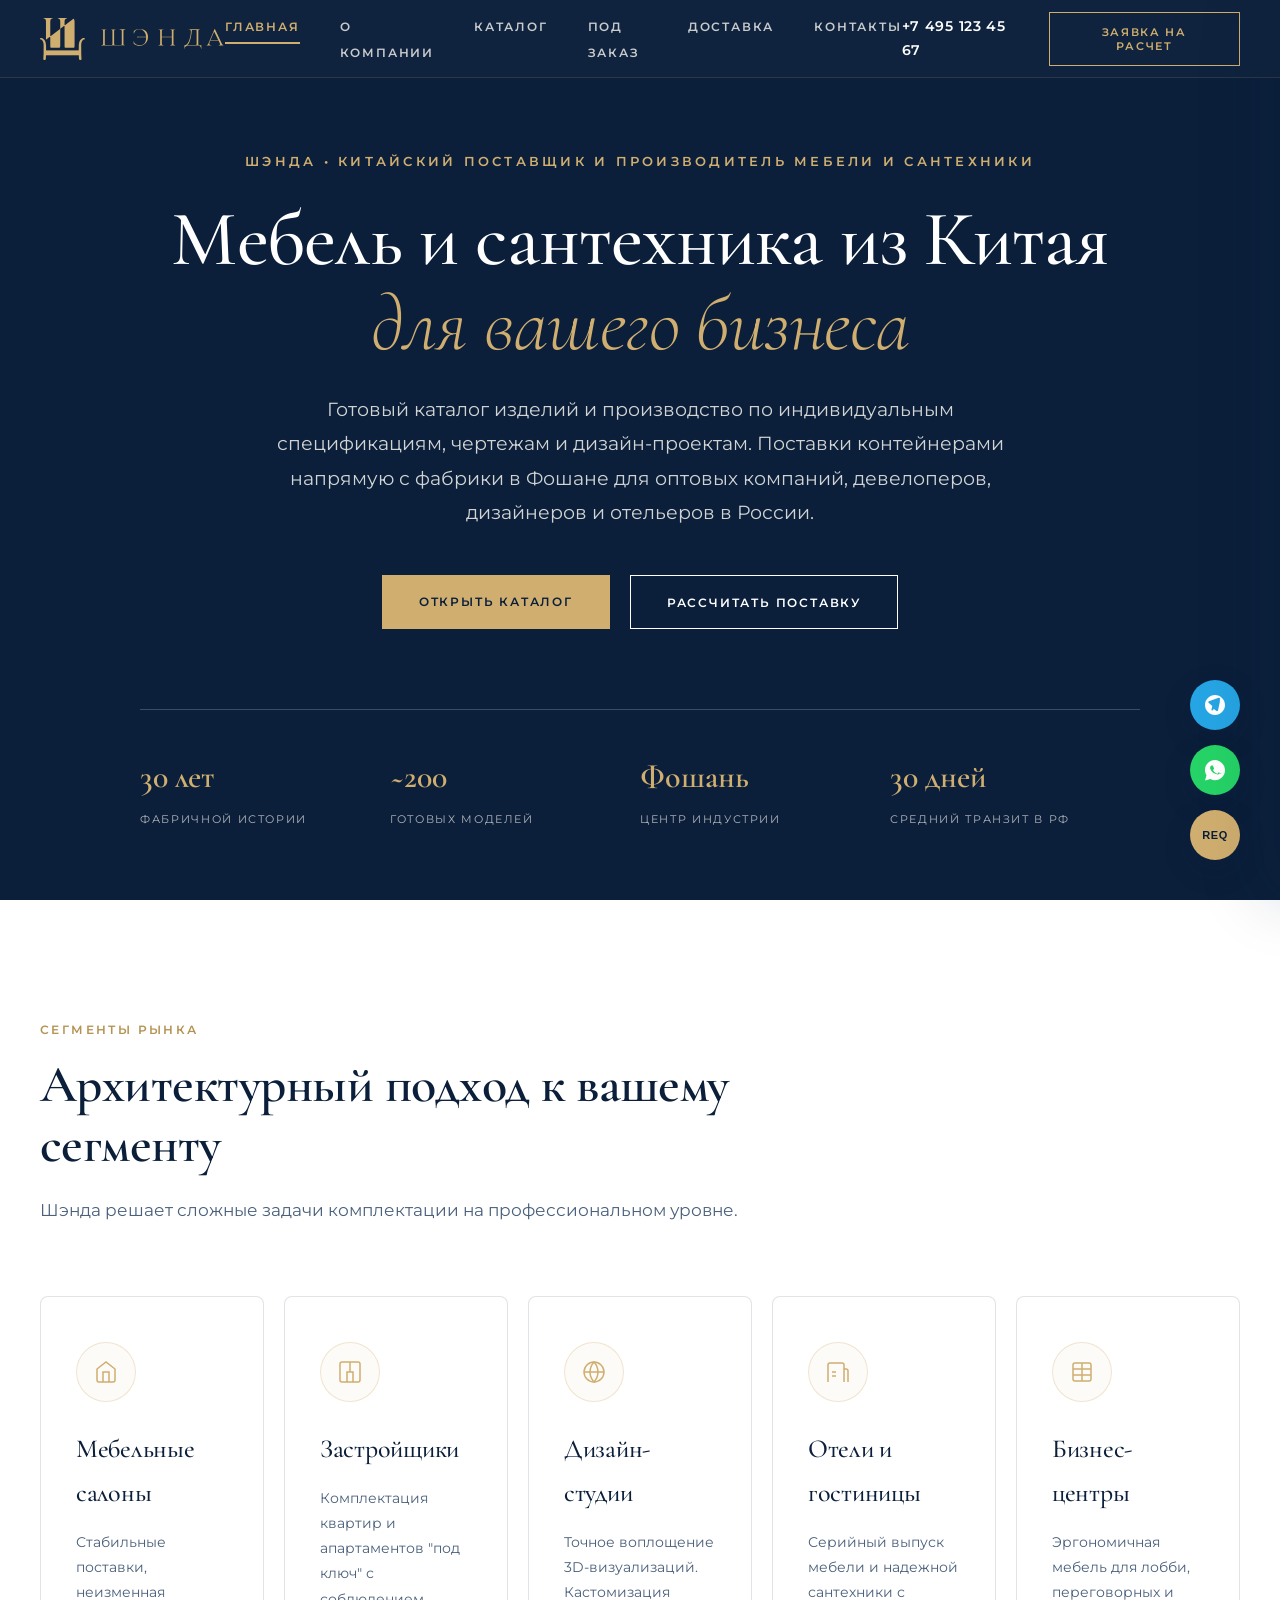
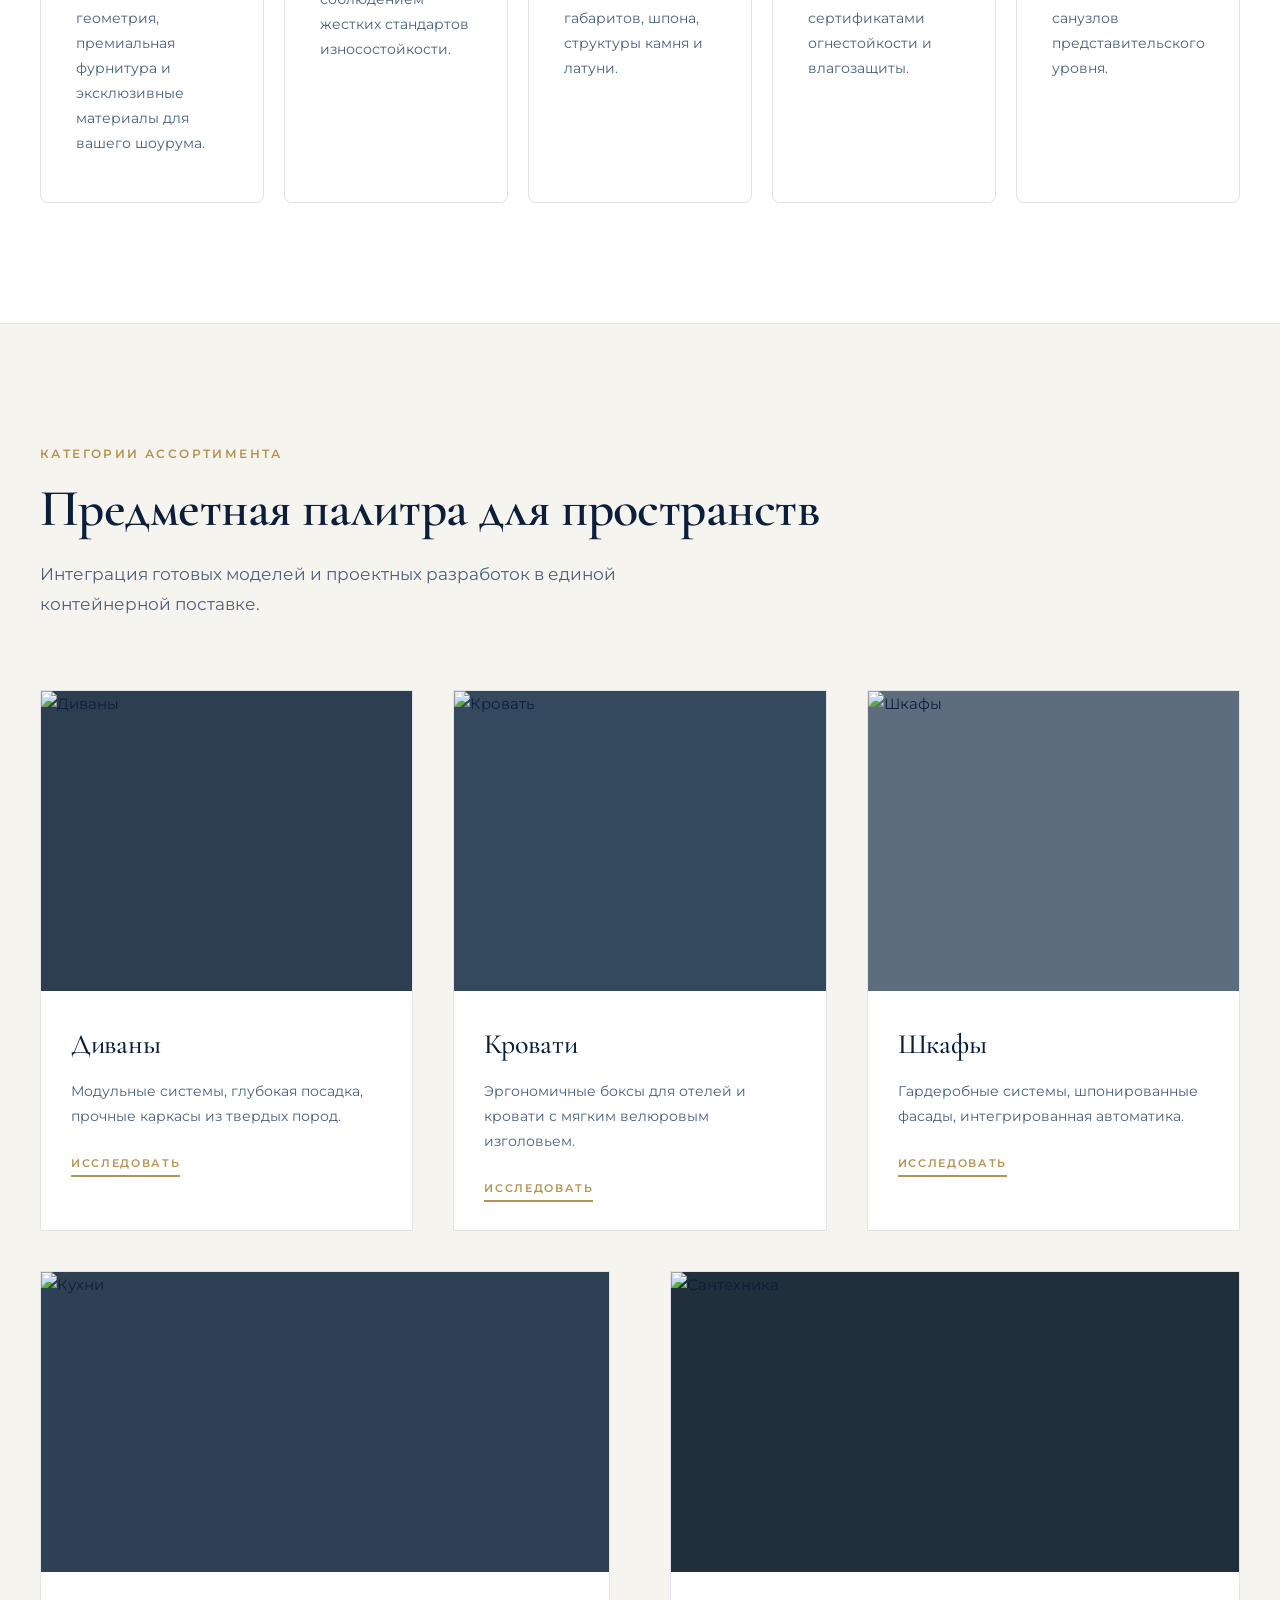
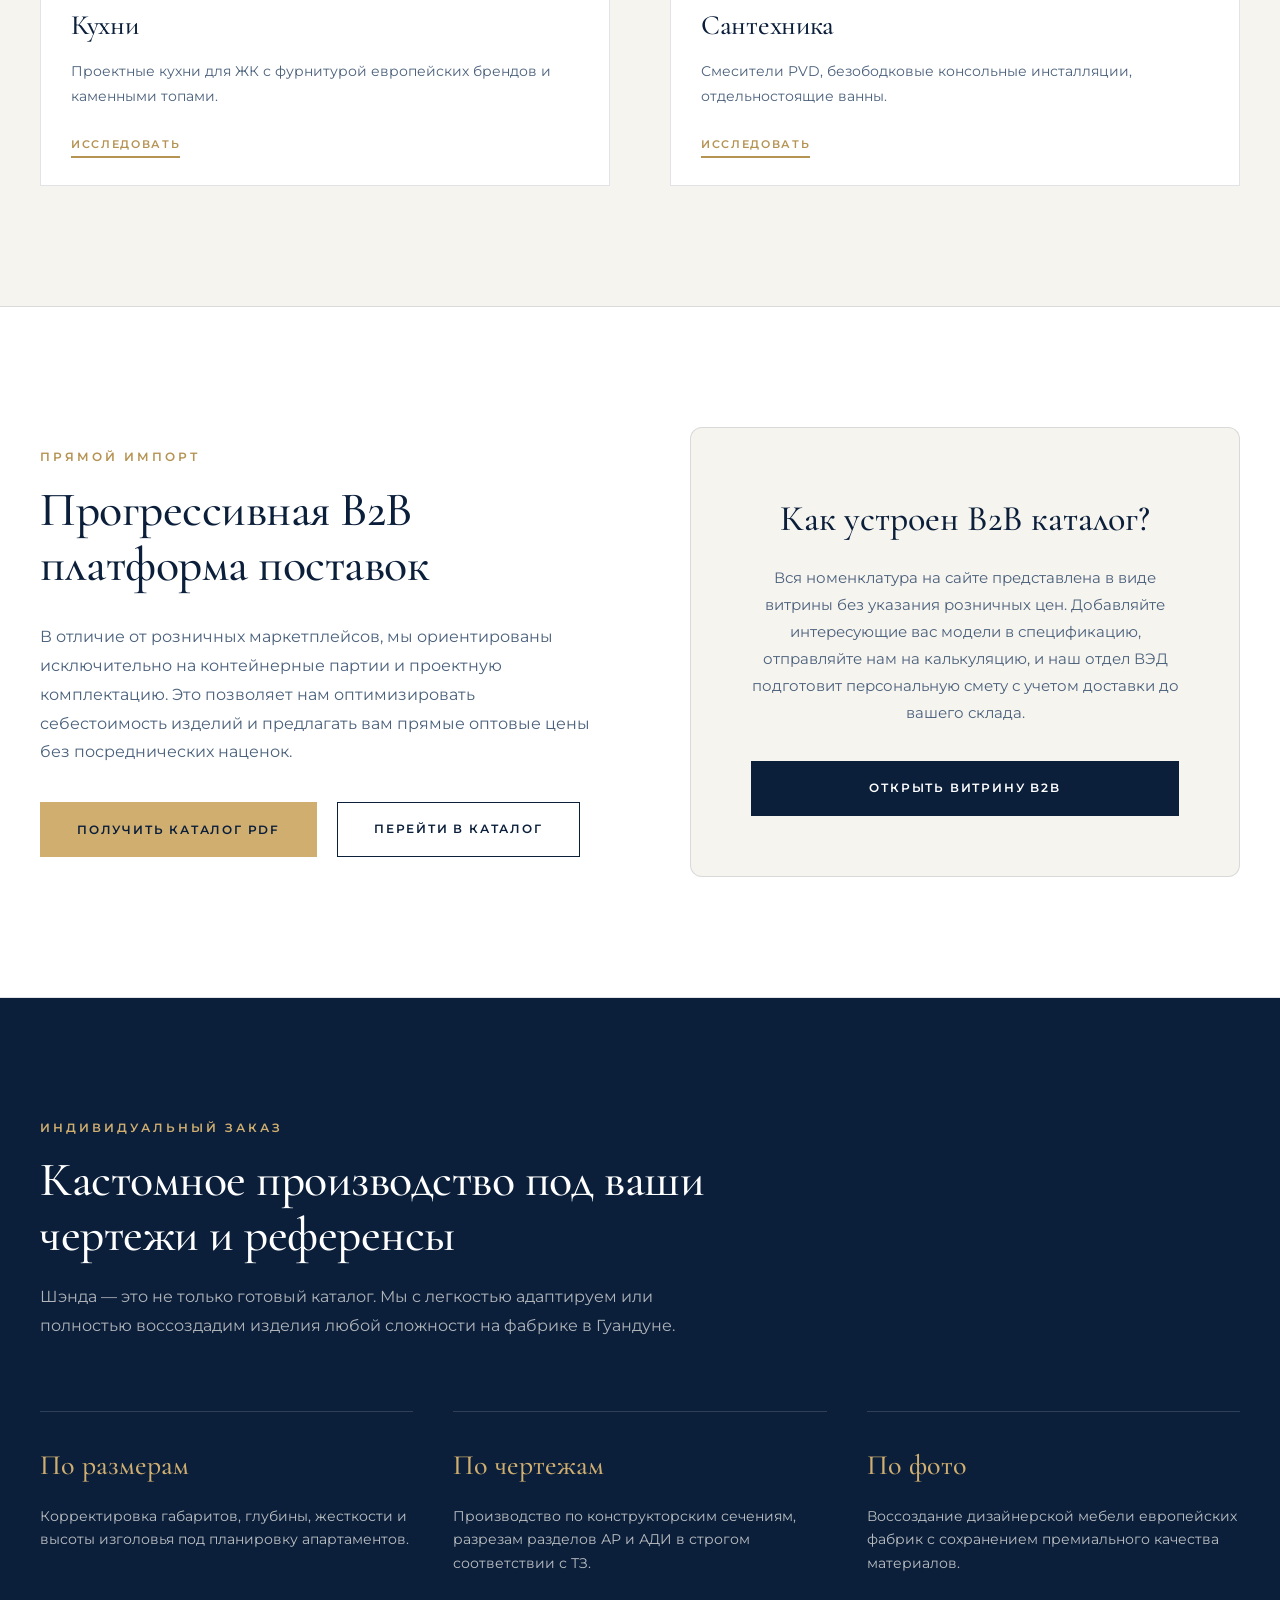
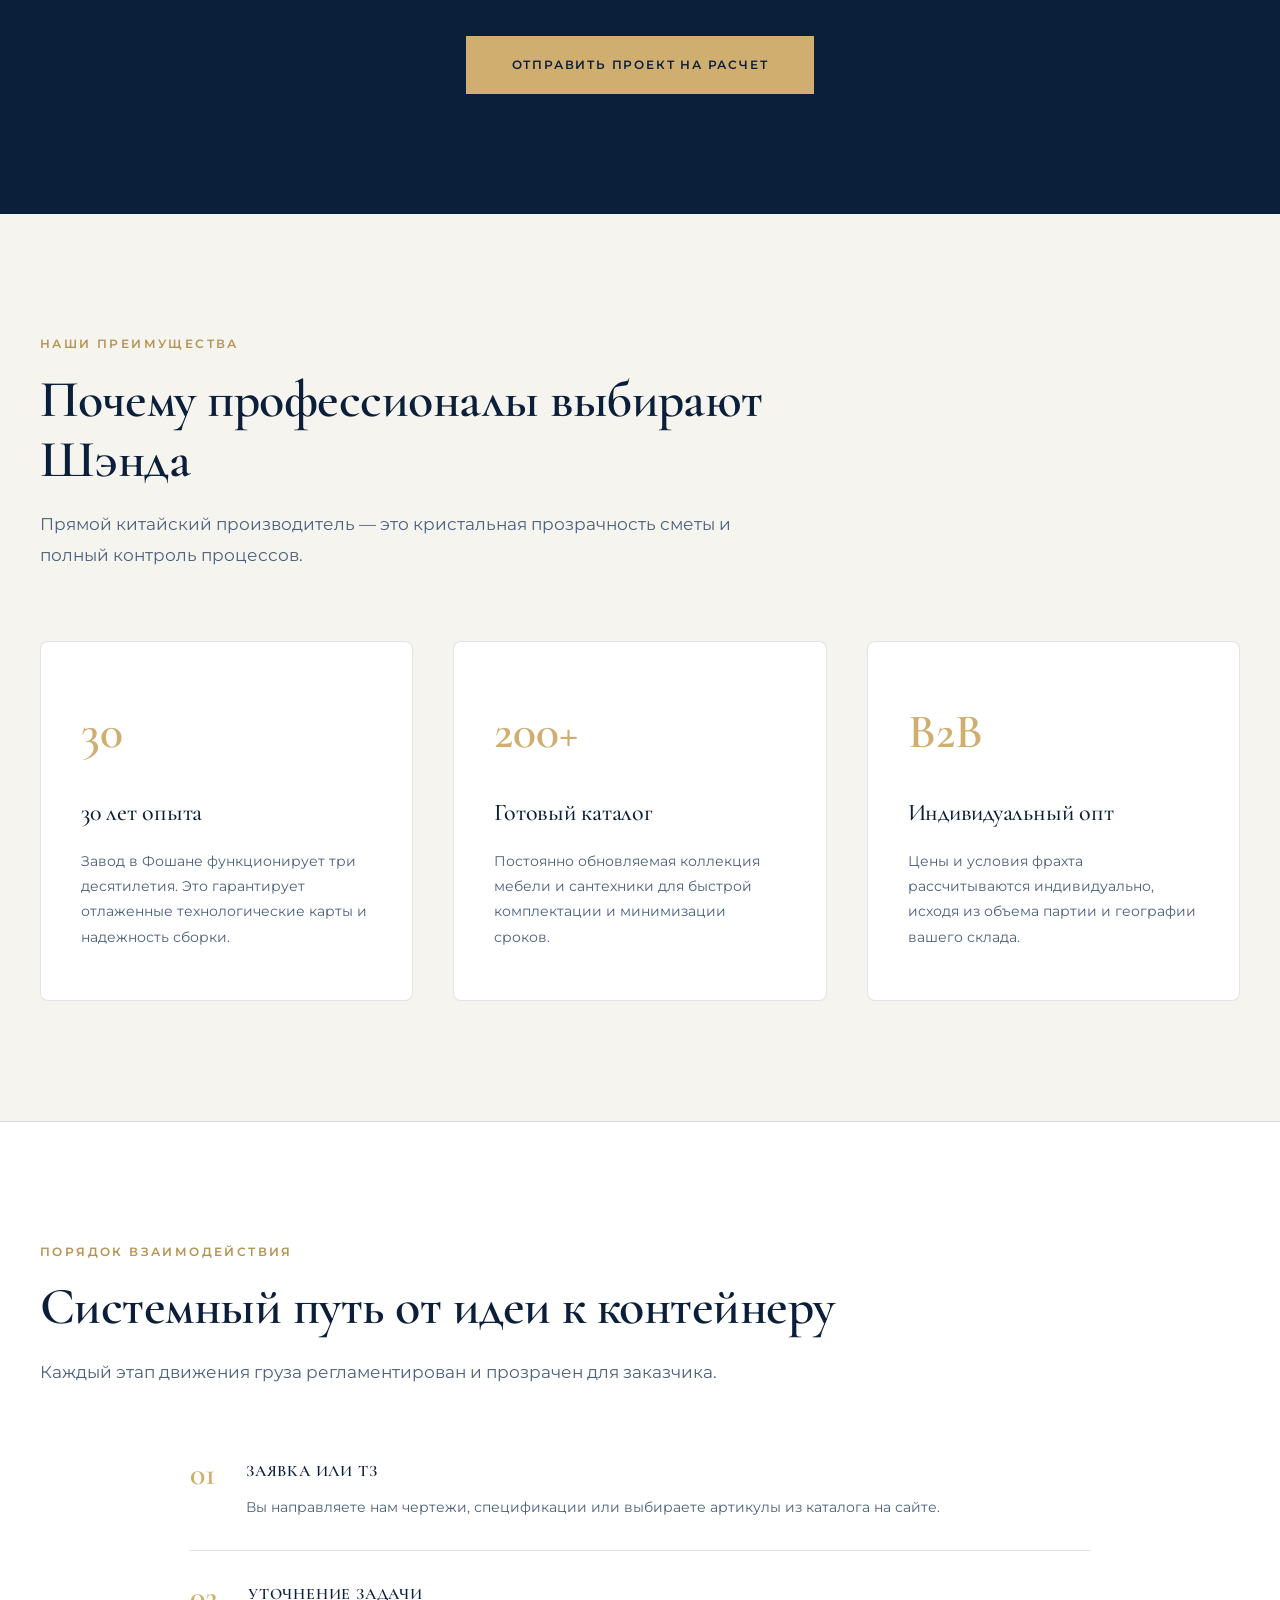
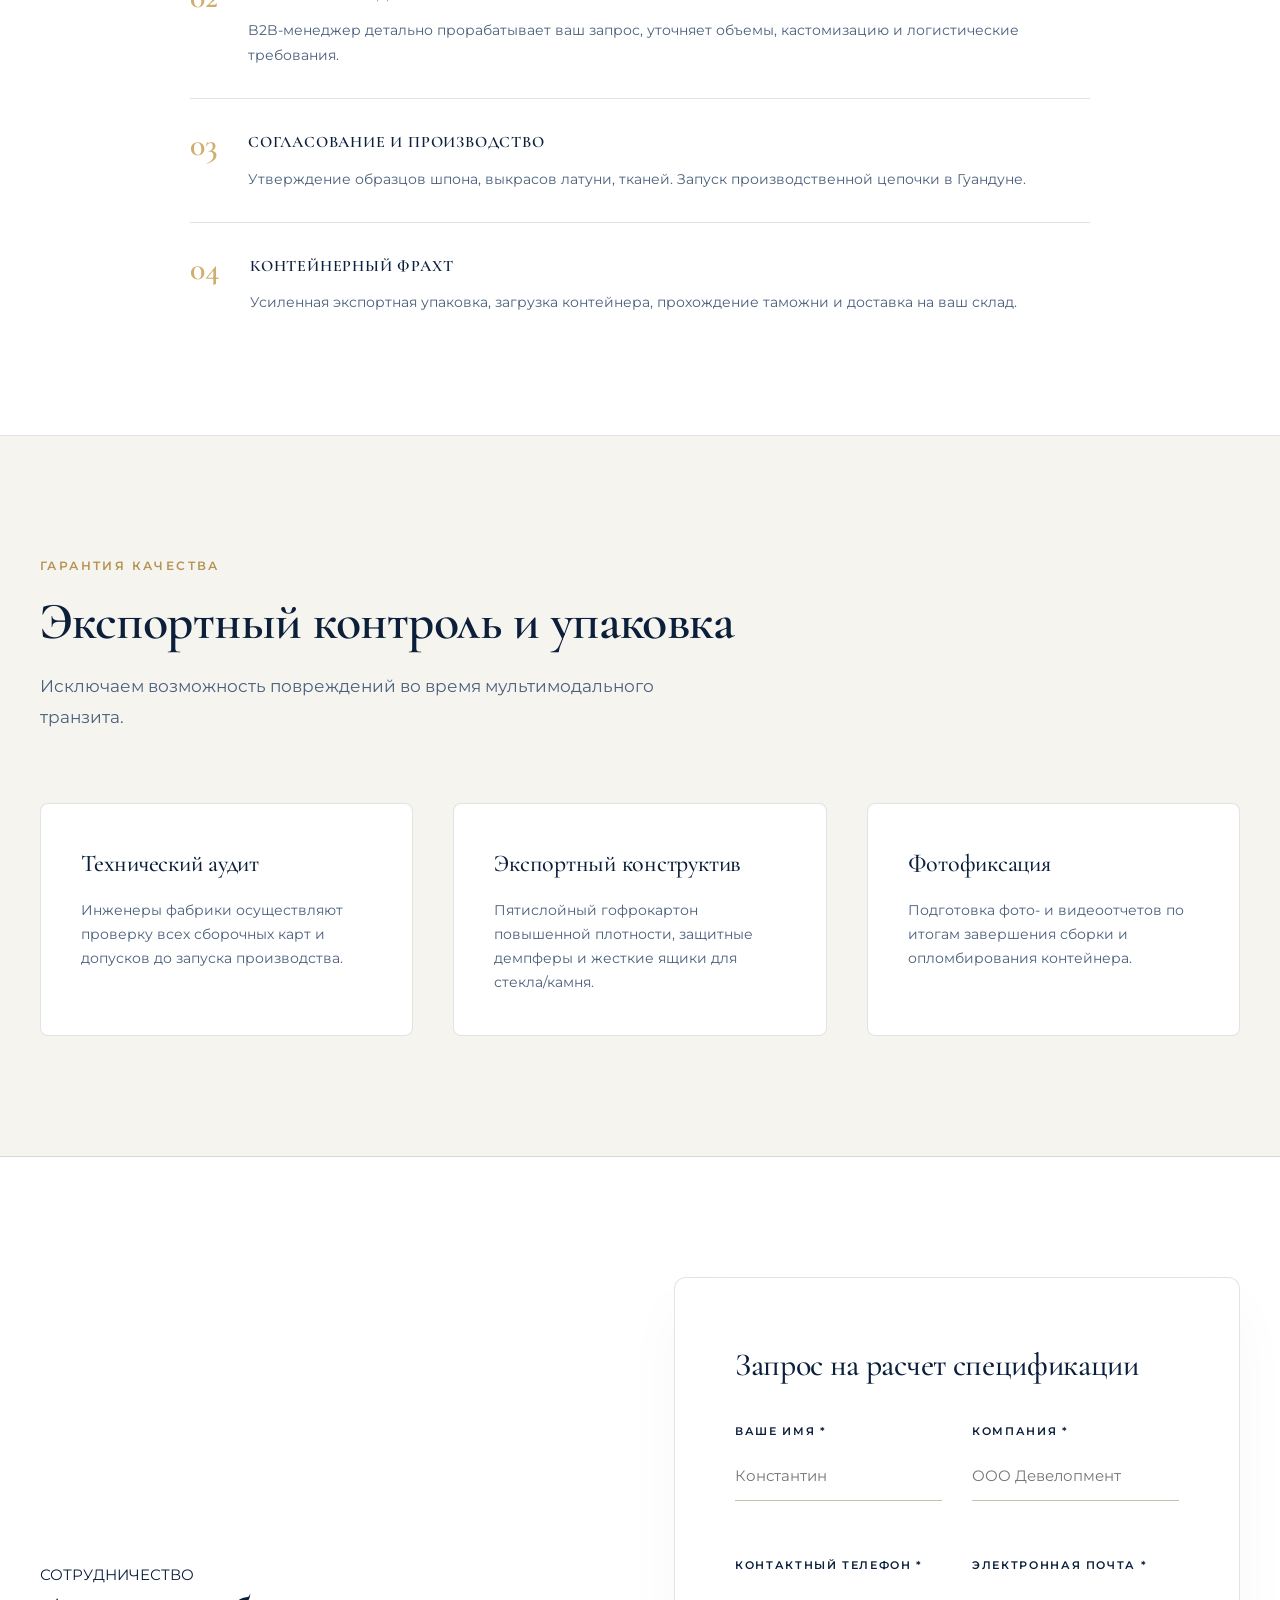
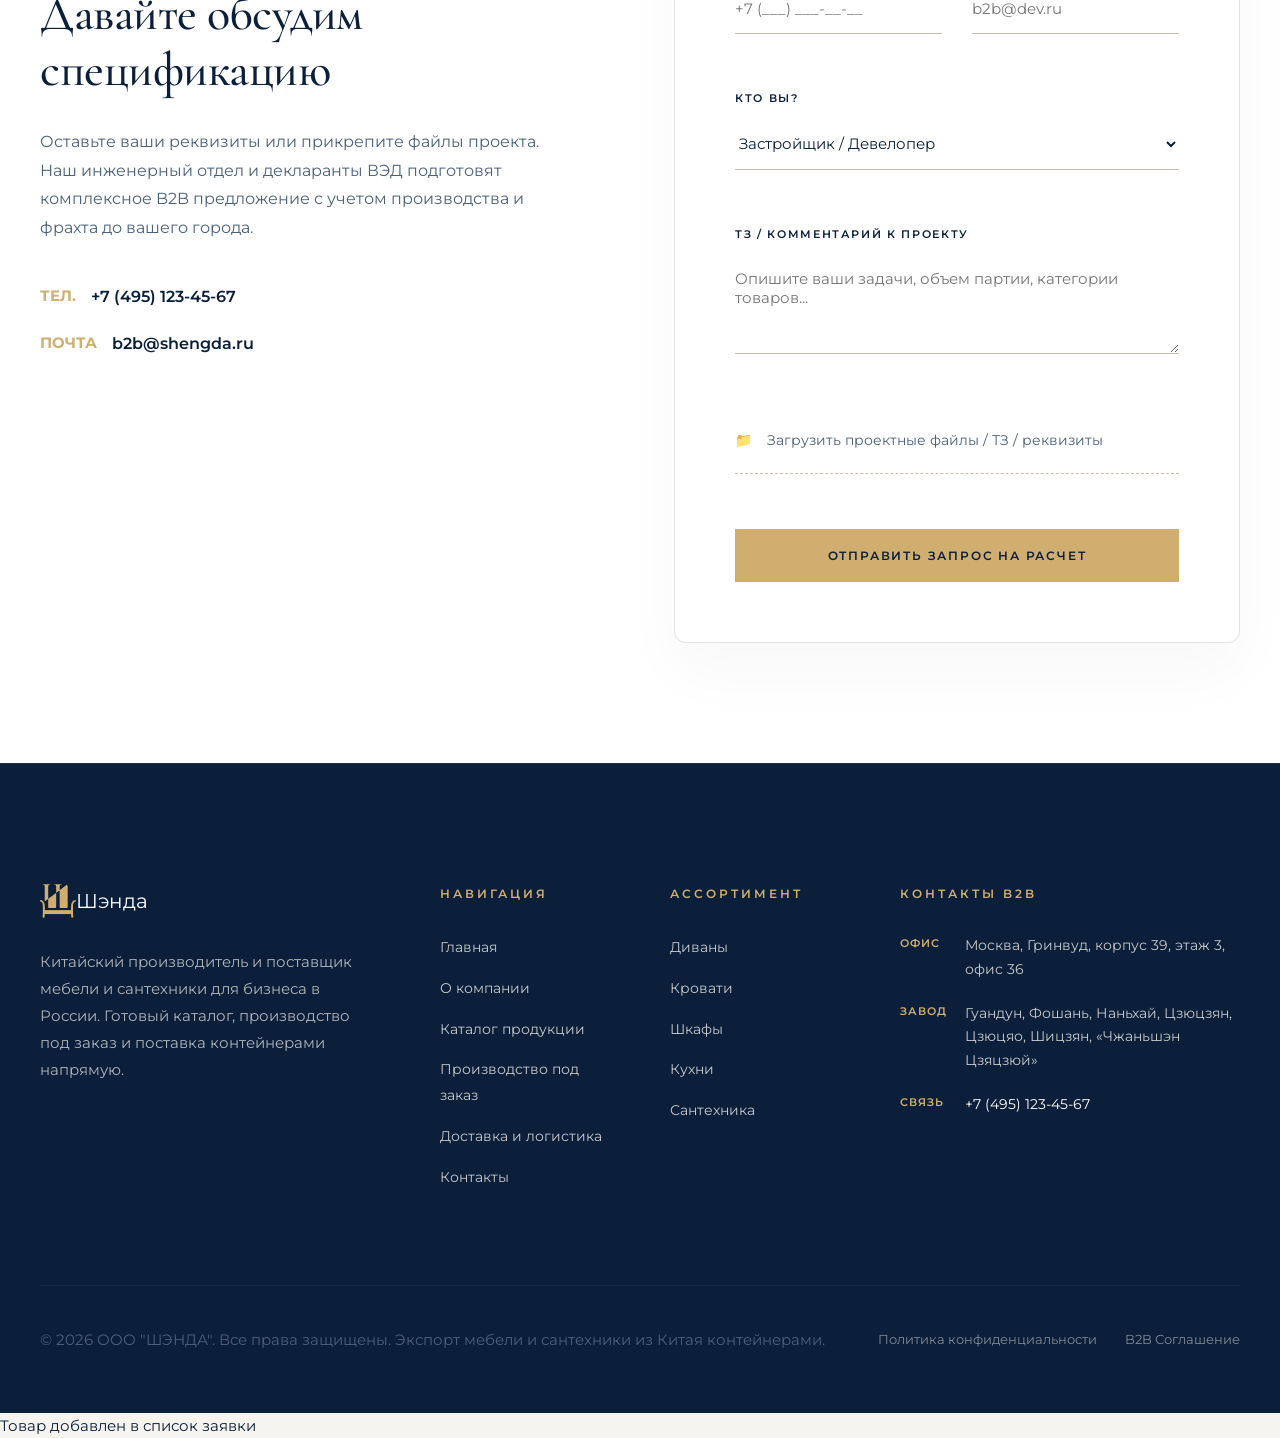
==== index.html @ ef8cff75 "Add files via upload" ====
<!DOCTYPE html>
<html lang="ru">
<head>
  <meta charset="UTF-8">
  <meta name="viewport" content="width=device-width, initial-scale=1.0">
  <title>Шэнда — Мебель и сантехника из Китая оптом для B2B</title>
  
  <!-- Preload Critical Fonts to prevent layout shift and jerking -->
  <link rel="preload" href="https://fonts.gstatic.com/s/montserrat/v25/JTUSjIg1_i6t8kCHKm41xM11.woff2" as="font" type="font/woff2" crossorigin>
  <link rel="preload" href="https://fonts.gstatic.com/s/cormorantgaramond/v16/co0lBwv8L0A98F798da8K4-28b965F2U.woff2" as="font" type="font/woff2" crossorigin>
  
  <!-- Google Fonts Connection -->
  <link rel="preconnect" href="https://fonts.googleapis.com">
  <link rel="preconnect" href="https://fonts.gstatic.com" crossorigin>
  <link href="https://fonts.googleapis.com/css2?family=Cormorant+Garamond:ital,wght@0,400;0,500;0,600;0,700;1,400&family=Montserrat:wght@400;500;600;700&display=swap" rel="stylesheet">
  
  <style>
    /* CSS Variables matching brand palette with strict premium feel */
    :root {
      --navy-dark: #0B1F3B;      /* Deep luxurious Prussian Blue */
      --navy-muted: #4A607B;     /* Slate Blue */
      --gold: #D0AE6F;           /* Champagne Gold / Brass */
      --gold-dark: #B59353;
      --gray-beige: #C9BFAF;     /* Warm grey/stone divider */
      --milk: #F6F4EF;           /* Soft off-white parchment background */
      --white: #FFFFFF;
      --border-color: rgba(11, 31, 59, 0.12);
      --font-serif: 'Cormorant Garamond', serif;
      --font-sans: 'Montserrat', sans-serif;
      --transition-lux: all 0.4s cubic-bezier(0.25, 1, 0.5, 1);
    }

    /* Reset & Base Styles */
    *, *::before, *::after {
      box-sizing: border-box;
      margin: 0;
      padding: 0;
    }

    html, body {
      font-family: var(--font-sans);
      background-color: var(--milk);
      color: var(--navy-dark);
      line-height: 1.7;
      font-size: 15px;
      font-weight: 400;
      overflow-x: hidden;
      -webkit-font-smoothing: antialiased;
    }

    /* Selection Color */
    ::-moz-selection { background: var(--gold); color: var(--navy-dark); }
    ::selection { background: var(--gold); color: var(--navy-dark); }

    /* Typography (Bolder / Larger serif fonts for high legibility) */
    h1, h2, h3, h4, h5, h6, .serif-font {
      font-family: var(--font-serif);
      font-weight: 600; /* Increased to 600 for better weight */
      color: var(--navy-dark);
      letter-spacing: -0.01em;
    }

    p {
      color: var(--navy-muted);
      font-weight: 400;
      font-size: 15px;
      line-height: 1.8;
    }

    a {
      text-decoration: none;
      color: inherit;
      transition: var(--transition-lux);
    }

    /* Buttons Style (Strict Square, Sharp, Elegant Minimalist) */
    .btn {
      position: relative;
      cursor: pointer;
      font-family: var(--font-sans);
      font-weight: 600;
      font-size: 12px;
      letter-spacing: 0.15em;
      text-transform: uppercase;
      border: none;
      outline: none;
      transition: var(--transition-lux);
      display: inline-flex;
      align-items: center;
      justify-content: center;
      padding: 16px 36px;
      border-radius: 0 !important; /* Force strict sharp square corners */
      overflow: hidden;
    }

    .btn-gold {
      background-color: var(--gold);
      color: var(--navy-dark);
      border: 1px solid var(--gold);
    }

    .btn-gold:hover {
      background-color: var(--navy-dark);
      color: var(--white);
      border-color: var(--navy-dark);
      transform: translateY(-2px);
    }

    .btn-navy {
      background-color: var(--navy-dark);
      color: var(--white);
      border: 1px solid var(--navy-dark);
    }

    .btn-navy:hover {
      background-color: transparent;
      color: var(--navy-dark);
      transform: translateY(-2px);
    }

    .btn-outline {
      background-color: transparent;
      border: 1px solid var(--navy-dark);
      color: var(--navy-dark);
    }

    .btn-outline:hover {
      background-color: var(--navy-dark);
      color: var(--white);
      transform: translateY(-2px);
    }

    .btn-outline-gold {
      background-color: transparent;
      border: 1px solid var(--gold);
      color: var(--gold);
    }

    .btn-outline-gold:hover {
      background-color: var(--gold);
      color: var(--navy-dark);
      transform: translateY(-2px);
    }

    /* Layout & Spacing */
    .container {
      width: 100%;
      max-width: 1440px;
      margin: 0 auto;
      padding: 0 40px;
    }

    section {
      padding: 120px 0;
      position: relative;
    }

    /* Section Header Design */
    .section-header {
      max-width: 850px;
      margin-bottom: 70px;
    }

    .section-header .sub {
      font-size: 12px;
      font-weight: 600;
      text-transform: uppercase;
      letter-spacing: 0.2em;
      color: var(--gold-dark);
      display: block;
      margin-bottom: 15px;
    }

    .section-header h2 {
      font-size: 52px;
      line-height: 1.15;
      font-weight: 600;
      margin-bottom: 20px;
    }

    .section-header p {
      font-size: 17px;
      font-weight: 400;
      max-width: 700px;
    }

    /* Minimalist Elegant Scrollbar */
    ::-webkit-scrollbar {
      width: 6px;
    }
    ::-webkit-scrollbar-track {
      background: var(--milk);
    }
    ::-webkit-scrollbar-thumb {
      background: var(--navy-dark);
    }

    /* Header / Navigation (Fixed height, layout-shift proof) */
    header {
      background-color: rgba(11, 31, 59, 0.98);
      backdrop-filter: blur(10px);
      color: var(--white);
      position: sticky;
      top: 0;
      z-index: 1000;
      border-bottom: 1px solid rgba(208, 174, 111, 0.15);
      height: 78px; /* Fixed height to prevent loading layout shift */
      box-sizing: border-box;
    }

    .header-top {
      display: flex;
      justify-content: space-between;
      align-items: center;
      height: 100%;
    }

    .logo-container {
      display: flex;
      align-items: center;
    }

    .nav-menu {
      display: flex;
      list-style: none;
      gap: 40px;
    }

    .nav-link {
      font-size: 12px;
      font-weight: 600;
      text-transform: uppercase;
      letter-spacing: 0.15em;
      color: rgba(246, 244, 239, 0.8);
      padding: 10px 0;
      position: relative;
    }

    .nav-link::after {
      content: '';
      position: absolute;
      bottom: 0;
      left: 0;
      width: 0;
      height: 2px;
      background-color: var(--gold);
      transition: var(--transition-lux);
    }

    .nav-link:hover, .nav-link.active {
      color: var(--gold);
    }

    .nav-link:hover::after, .nav-link.active::after {
      width: 100%;
    }

    .header-contacts {
      display: flex;
      align-items: center;
      gap: 30px;
    }

    .header-phone {
      font-weight: 600;
      font-size: 14px;
      letter-spacing: 0.05em;
      color: var(--white);
    }

    .header-phone:hover {
      color: var(--gold);
    }

    .mobile-menu-toggle {
      display: none;
      font-size: 24px;
      color: var(--white);
      background: none;
      border: none;
    }

    /* Perfect 100vh Hero Section with No White Bar Bottom */
    .page-hero {
      background-color: var(--navy-dark);
      color: var(--white);
      height: calc(100vh - 78px); /* Perfect fit height subtraction */
      display: flex;
      align-items: center;
      position: relative;
      overflow: hidden;
      padding: 0;
      background-size: cover;
      background-position: center;
    }

    /* Subpage heroes with FIXED white text color */
    .subpage-hero {
      background-color: var(--navy-dark);
      color: var(--white);
      padding: 120px 0;
      position: relative;
      overflow: hidden;
      background-size: cover;
      background-position: center;
      text-align: center;
    }

    .subpage-hero h1 {
      color: var(--white) !important; /* Force visible crisp white titles */
      font-size: 72px;
      font-weight: 600;
      font-family: var(--font-serif);
      line-height: 1.1;
      margin-bottom: 30px;
    }

    .subpage-hero p {
      color: rgba(246, 244, 239, 0.85) !important; /* Force visible light grey text */
      font-size: 18px;
      max-width: 800px;
      margin: 0 auto;
      font-weight: 400;
    }

    .page-hero .container, .subpage-hero .container {
      position: relative;
      z-index: 2;
    }

    .page-hero h1 {
      font-size: 78px;
      font-weight: 700;
      color: var(--white);
      margin-bottom: 25px;
      line-height: 1.1;
      letter-spacing: -0.02em;
    }

    .page-hero p {
      font-size: 19px;
      color: rgba(246, 244, 239, 0.85);
      max-width: 800px;
      margin: 0 auto 45px auto;
      font-weight: 400;
    }

    /* Minimalist Sticky Actions */
    .sticky-actions {
      position: fixed;
      right: 40px;
      bottom: 40px;
      display: flex;
      flex-direction: column;
      gap: 15px;
      z-index: 999;
    }

    .sticky-btn {
      width: 50px;
      height: 50px;
      border: none;
      background-color: var(--white);
      display: flex;
      align-items: center;
      justify-content: center;
      box-shadow: 0 10px 30px rgba(11, 31, 59, 0.15);
      position: relative;
      border-radius: 50%;
      transition: var(--transition-lux);
    }

    .sticky-btn svg {
      width: 24px;
      height: 24px;
    }

    .sticky-tg {
      background-color: #26A5E4;
    }
    .sticky-wa {
      background-color: #25D366;
    }
    .sticky-request {
      background-color: var(--gold);
      color: var(--navy-dark);
      font-size: 11px;
      font-weight: 700;
      letter-spacing: 0.05em;
    }

    .sticky-btn:hover {
      transform: translateY(-5px);
      box-shadow: 0 15px 35px rgba(11, 31, 59, 0.25);
    }

    .sticky-tooltip {
      position: absolute;
      right: 65px;
      background-color: var(--navy-dark);
      color: var(--white);
      padding: 8px 15px;
      font-size: 11px;
      font-weight: 400;
      letter-spacing: 0.1em;
      text-transform: uppercase;
      white-space: nowrap;
      opacity: 0;
      pointer-events: none;
      transition: var(--transition-lux);
      border: 1px solid var(--gold);
    }

    .sticky-btn:hover .sticky-tooltip {
      opacity: 1;
    }

    /* Editorial B2B Forms */
    .form-box {
      background-color: var(--white);
      padding: 60px;
      border: 1px solid var(--border-color);
      border-radius: 12px;
      box-shadow: 0 30px 60px rgba(11, 31, 59, 0.03);
    }

    .form-grid {
      display: grid;
      grid-template-columns: 1fr 1fr;
      gap: 30px;
    }

    .form-full {
      grid-column: span 2;
    }

    .form-group {
      margin-bottom: 25px;
      display: flex;
      flex-direction: column;
    }

    .form-group label {
      font-size: 11px;
      font-weight: 600;
      text-transform: uppercase;
      letter-spacing: 0.15em;
      margin-bottom: 10px;
      color: var(--navy-dark);
    }

    .form-control {
      padding: 15px 0;
      border: none;
      border-bottom: 1px solid var(--gray-beige);
      font-family: var(--font-sans);
      font-size: 15px;
      font-weight: 400;
      color: var(--navy-dark);
      background-color: transparent;
      border-radius: 0;
      transition: var(--transition-lux);
    }

    .form-control:focus {
      outline: none;
      border-bottom-color: var(--navy-dark);
    }

    select.form-control {
      padding: 15px 0;
      cursor: pointer;
    }

    textarea.form-control {
      min-height: 100px;
      resize: vertical;
    }

    .file-upload-wrapper {
      position: relative;
      display: inline-block;
      width: 100%;
    }

    .file-upload-btn {
      display: flex;
      align-items: center;
      gap: 15px;
      padding: 20px 0;
      border-bottom: 1px dashed var(--gray-beige);
      cursor: pointer;
      font-size: 14px;
      font-weight: 400;
      color: var(--navy-muted);
      transition: var(--transition-lux);
    }

    .file-upload-btn:hover {
      color: var(--gold);
    }

    .file-upload-input {
      position: absolute;
      top: 0;
      left: 0;
      width: 100%;
      height: 100%;
      opacity: 0;
      cursor: pointer;
    }

    /* Minimalist Elegant Footer */
    footer {
      background-color: var(--navy-dark);
      color: var(--white);
      padding: 120px 0 60px 0;
      border-top: 1px solid rgba(208, 174, 111, 0.15);
    }

    .footer-grid {
      display: grid;
      grid-template-columns: 2fr 1fr 1fr 2fr;
      gap: 60px;
      margin-bottom: 80px;
    }

    .footer-col h4 {
      color: var(--gold);
      font-family: var(--font-sans);
      font-size: 12px;
      font-weight: 600;
      margin-bottom: 30px;
      text-transform: uppercase;
      letter-spacing: 0.25em;
    }

    .footer-about p {
      font-size: 15px;
      color: rgba(246, 244, 239, 0.7);
      line-height: 1.8;
      font-weight: 400;
    }

    .footer-links {
      list-style: none;
    }

    .footer-links li {
      margin-bottom: 15px;
    }

    .footer-links a {
      color: rgba(246, 244, 239, 0.8);
      font-size: 14px;
      font-weight: 400;
    }

    .footer-links a:hover {
      color: var(--gold);
      padding-left: 5px;
    }

    .footer-contact-item {
      display: flex;
      gap: 15px;
      margin-bottom: 20px;
      font-size: 14px;
      font-weight: 400;
      color: rgba(246, 244, 239, 0.8);
    }

    .footer-contact-item .label {
      color: var(--gold);
      font-weight: 600;
      text-transform: uppercase;
      font-size: 11px;
      letter-spacing: 0.1em;
      min-width: 50px;
    }

    .footer-bottom {
      border-top: 1px solid rgba(255, 255, 255, 0.05);
      padding-top: 40px;
      display: flex;
      justify-content: space-between;
      align-items: center;
      font-size: 13px;
      font-weight: 400;
      color: rgba(246, 244, 239, 0.5);
    }

    /* Elegant Editorial Grid System */
    .grid-2 { display: grid; grid-template-columns: repeat(2, 1fr); gap: 60px; }
    .grid-3 { display: grid; grid-template-columns: repeat(3, 1fr); gap: 40px; }
    .grid-4 { display: grid; grid-template-columns: repeat(4, 1fr); gap: 30px; }
    .grid-5 { display: grid; grid-template-columns: repeat(5, 1fr); gap: 20px; }

    /* Custom Request List B2B Slider */
    .drawer-overlay {
      position: fixed;
      top: 0;
      left: 0;
      width: 100%;
      height: 100%;
      background: rgba(11, 31, 59, 0.4);
      z-index: 2000;
      display: none;
      backdrop-filter: blur(15px);
    }

    .drawer {
      position: fixed;
      top: 0;
      right: -500px;
      width: 100%;
      max-width: 500px;
      height: 100%;
      background: var(--milk);
      box-shadow: -20px 0 60px rgba(11, 31, 59, 0.15);
      z-index: 2001;
      transition: right 0.6s cubic-bezier(0.16, 1, 0.3, 1);
      display: flex;
      flex-direction: column;
      border-left: 1px solid var(--border-color);
    }

    .drawer.active {
      right: 0;
    }

    .drawer-header {
      padding: 40px;
      background: var(--navy-dark);
      color: var(--white);
      display: flex;
      justify-content: space-between;
      align-items: center;
    }

    .drawer-header h3 {
      font-size: 32px;
      font-family: var(--font-serif);
      color: var(--white);
    }

    .drawer-close {
      background: none;
      border: none;
      color: var(--white);
      font-size: 32px;
      cursor: pointer;
      transition: var(--transition-lux);
    }

    .drawer-close:hover {
      color: var(--gold);
    }

    .drawer-content {
      flex: 1;
      overflow-y: auto;
      padding: 40px;
    }

    .drawer-footer {
      padding: 40px;
      background: var(--white);
      border-top: 1px solid var(--border-color);
    }

    .request-item {
      display: flex;
      gap: 20px;
      padding: 20px 0;
      border-bottom: 1px solid var(--border-color);
      align-items: center;
    }

    .request-item-img {
      width: 70px;
      height: 70px;
      object-fit: cover;
      background: var(--white);
      border: 1px solid var(--border-color);
    }

    .request-item-details {
      flex: 1;
    }

    .request-item-title {
      font-weight: 500;
      font-size: 14px;
      color: var(--navy-dark);
    }

    .request-item-art {
      font-size: 11px;
      font-weight: 500;
      color: var(--navy-muted);
      letter-spacing: 0.05em;
    }

    .request-item-qty {
      display: flex;
      align-items: center;
      gap: 10px;
      margin-top: 8px;
    }

    .qty-btn {
      width: 26px;
      height: 26px;
      background: var(--white);
      border: 1px solid var(--gray-beige);
      display: flex;
      align-items: center;
      justify-content: center;
      font-size: 11px;
      cursor: pointer;
      transition: var(--transition-lux);
    }

    .qty-btn:hover {
      border-color: var(--navy-dark);
    }

    .qty-val {
      font-size: 13px;
      font-weight: 500;
      width: 30px;
      text-align: center;
    }

    .request-item-remove {
      background: none;
      border: none;
      color: #D9534F;
      cursor: pointer;
      font-size: 12px;
      font-weight: 500;
      text-transform: uppercase;
      letter-spacing: 0.05em;
    }

    .request-badge {
      background: var(--gold);
      color: var(--navy-dark);
      font-size: 9px;
      font-weight: 600;
      width: 16px;
      height: 16px;
      border-radius: 50%;
      display: flex;
      align-items: center;
      justify-content: center;
      position: absolute;
      top: -5px;
      right: -5px;
    }

    /* Interactive Premium Card Styles */
    .editorial-card {
      background-color: var(--white);
      border: 1px solid var(--border-color);
      transition: var(--transition-lux);
      position: relative;
      border-radius: 8px;
      overflow: hidden;
    }

    .editorial-card:hover {
      border-color: var(--gold);
      transform: translateY(-5px);
      box-shadow: 0 20px 40px rgba(11, 31, 59, 0.05);
    }

    /* Popup Modal Styles */
    .popup-modal {
      position: fixed;
      top: 0;
      left: 0;
      width: 100%;
      height: 100%;
      background: rgba(11,31,59,0.5);
      backdrop-filter: blur(15px);
      z-index: 2600;
      display: none;
      align-items: center;
      justify-content: center;
    }

    .popup-content {
      background: var(--white);
      width: 90%;
      max-width: 800px;
      max-height: 80vh;
      overflow-y: auto;
      padding: 50px;
      border-radius: 12px;
      position: relative;
      box-shadow: 0 40px 80px rgba(11,31,59,0.2);
      border: 1px solid var(--border-color);
    }

    .popup-close {
      position: absolute;
      top: 25px;
      right: 25px;
      font-size: 32px;
      background: none;
      border: none;
      color: var(--navy-dark);
      cursor: pointer;
    }

    /* Vector/Fine Art Minimalist SVG Icon Designs */
    .icon-vector-box {
      width: 60px;
      height: 60px;
      margin-bottom: 25px;
      display: flex;
      align-items: center;
      justify-content: center;
      border: 1px solid rgba(208, 174, 111, 0.3);
      border-radius: 50%;
      background: rgba(208, 174, 111, 0.05);
      color: var(--gold);
    }

    /* Responsive */
    @media (max-width: 1024px) {
      .grid-4 { grid-template-columns: repeat(2, 1fr); }
      .grid-3 { grid-template-columns: repeat(2, 1fr); }
      .footer-grid { grid-template-columns: repeat(2, 1fr); }
    }

    @media (max-width: 768px) {
      section { padding: 80px 0; }
      .section-header h2 { font-size: 36px; }
      .page-hero h1 { font-size: 40px; }
      .grid-2, .grid-3, .grid-4, .grid-5 { grid-template-columns: 1fr; }
      .form-grid { grid-template-columns: 1fr; }
      .form-full { grid-column: span 1; }
      .nav-menu { display: none; }
      .mobile-menu-toggle { display: block; }
      .header-contacts { display: none; }
      .footer-grid { grid-template-columns: 1fr; }
    }
  </style>
</head>
<body>

  <!-- Header (Strict layout to prevent layout shift) -->
  <header>
    <div class="container header-top">
      <div class="logo-container">
        <!-- SVG Logo Sign (Pre-loaded, perfectly centered, NO artifacts) -->
        <a href="index.html" style="display: flex; align-items: center; text-decoration: none;">
          <svg width="45" height="42" viewBox="0 0 94 88" fill="none" xmlns="http://www.w3.org/2000/svg" style="display: block; flex-shrink: 0;">
            <rect x="11.0683" y="67.8428" width="72.7923" height="10.2679" fill="#D0AE6F"/>
            <path d="M93.0141 42.0738C92.6498 41.7832 92.1871 41.647 91.7263 41.6769C90.7729 41.7483 89.8015 41.9748 88.8919 42.3654C82.4541 45.6953 81.4113 52.3982 81.1403 58.123C81.0666 61.6302 81.0299 65.1504 81.0299 68.6644V72.9765C81.0314 76.1079 81.3868 81.8591 81.6315 85.8182L81.6381 85.9254C81.7034 86.9816 82.5789 87.8046 83.6372 87.8046H84.8163C85.9678 87.8046 86.8811 86.8366 86.8139 85.6871C86.5848 81.7668 86.27 75.9878 86.2688 72.9765V68.6644C86.2688 65.1504 86.2321 61.6302 86.1585 58.123L86.1577 58.0704C86.048 53.489 87.1623 47.798 90.5452 45.8253C91.0346 45.5459 91.5742 45.3449 92.164 45.2275C92.6183 45.1446 93.0338 44.9005 93.3166 44.5302C93.5995 44.1601 93.7268 43.697 93.6704 43.2395C93.614 42.7822 93.3782 42.3642 93.0141 42.0738Z" fill="#D0AE6F"/>
            <path d="M0.669402 42.0738C1.03368 41.7832 1.49636 41.647 1.9572 41.6769C2.91054 41.7483 3.88193 41.9748 4.79152 42.3654C11.2294 45.6953 12.2722 52.3982 12.5432 58.123C12.6168 61.6302 12.6535 65.1504 12.6535 68.6644V72.9765C12.6521 76.1079 12.2967 81.8591 12.052 85.8182L12.0454 85.9254C11.9801 86.9816 11.1046 87.8046 10.0463 87.8046H8.86715C7.71566 87.8046 6.80235 86.8366 6.86953 85.6871C7.09861 81.7668 7.41345 75.9878 7.41462 72.9765V68.6644C7.41463 65.1504 7.45133 61.6302 7.52499 58.123L7.52572 58.0704C7.63546 53.489 6.52113 47.798 3.13829 45.8253C2.64883 45.5459 2.10927 45.3449 1.51941 45.2275C1.06511 45.1446 0.64965 44.9005 0.366821 44.5302C0.0839701 44.1601 -0.0432949 43.697 0.0130787 43.2395C0.0694647 42.7822 0.305276 42.3642 0.669402 42.0738Z" fill="#D0AE6F"/>
            <path d="M12.3614 45.4111V8.39014C12.3614 6.38755 12.1987 4.90287 11.8735 3.93611C11.5483 2.90028 10.9246 2.20979 10.003 1.86446C9.81628 1.77529 9.67631 1.69572 9.55316 1.62573C9.10459 1.37057 8.88021 1.24303 7.43381 1.24303C7.32546 1.24303 7.27119 1.03583 7.27119 0.621516C7.27119 0.207202 7.32546 0 7.43381 0L10.6948 9.13591e-05L16.3304 0L22.5066 9.13591e-05L26.1529 0C26.3157 0 26.397 0.207202 26.397 0.621516C26.397 1.03583 26.3157 1.24303 26.1529 1.24303C24.7699 1.24303 24.5406 1.36682 24.082 1.61441C23.9473 1.68713 23.7929 1.77045 23.5837 1.86446C22.7164 2.20979 22.12 2.90028 21.7947 3.93611C21.5236 4.90287 21.388 6.38755 21.388 8.39014V56.1414C21.388 58.2821 21.4423 59.8013 21.5508 60.699C21.7134 61.5967 22.0657 62.1492 22.6078 62.3563C23.2042 62.4944 24.1531 62.5635 25.4542 62.5635H37.8149C39.2246 62.5635 40.2275 62.4599 40.8239 62.2527C41.4744 61.9765 41.8811 61.3895 42.0437 60.4918C42.2064 59.5251 42.2877 58.0749 42.2877 56.1414V8.39014C42.2877 6.38755 42.125 4.90287 41.7998 3.93611C41.5287 2.90028 40.9323 2.20979 40.0106 1.86446C39.8014 1.77045 39.647 1.68713 39.5124 1.61441C39.0537 1.36682 38.8244 1.24303 37.4414 1.24303C37.2788 1.24303 37.1975 1.03583 37.1975 0.621516C37.1975 0.207202 37.2788 0 37.4414 0C38.3631 0.0690674 39.5277 0 39.5277 0H43.7971H46.8604H52.6012H56.2418C56.3504 0 56.4045 0.207202 56.4045 0.621516C56.4045 1.03583 56.3504 1.24303 56.2418 1.24303C54.8589 1.24303 54.6295 1.36682 54.1709 1.61441C54.0363 1.68713 53.8819 1.77045 53.6726 1.86446C52.751 2.20979 52.1276 2.90028 51.8023 3.93611C51.4769 4.90287 51.3143 6.38755 51.3143 8.39014V56.1414C51.3143 58.2821 51.3686 59.8013 51.4769 60.699C51.6395 61.5967 51.992 62.1492 52.5341 62.3563C53.1305 62.4944 54.1064 62.5635 55.4616 62.5635H67.8225C69.3405 62.5635 70.3977 62.4599 70.9941 62.2527C71.5905 62.0456 71.9428 61.4931 72.0513 60.5954C72.214 59.6978 72.2953 58.2131 72.2953 56.1414V8.39014C72.2953 6.38755 72.1327 4.90287 71.8072 3.93611C71.5363 2.90028 70.0182 1.86446 69.8315 1.77529 69.6915 1.69572 69.5684 1.62573C69.1198 1.37057 68.8954 1.24303 67.449 1.24303C67.3405 1.24303 67.2864 1.03583 67.2864 0.621516C67.2864 0.207202 67.3405 0 67.449 0L71.1982 9.13591e-05L77.373 0H82.7521H86.1682C86.3308 0 86.4121 0.207202 86.4121 0.621516C86.4121 1.03583 86.3308 1.24303 86.1682 1.24303C84.7852 1.24303 84.5558 1.36682 84.0972 1.61441C83.9626 1.68713 83.8082 1.77045 83.599 1.86446C82.6773 2.20979 81.7285 3.93611 81.4575 4.90287 81.3219 6.38755 81.3219 8.39014V45.4109C79.0648 49.0787 78.4405 53.3538 78.2115 56.8764L78.1479 58.021L78.1472 58.0604C78.1006 60.2829 78.0686 62.5107 78.0513 64.7387H15.6318C15.6147 62.5107 15.5827 60.2829 15.5359 58.0604L15.5352 58.021L15.4716 56.8764C15.2428 53.3539 14.6185 49.0789 12.3614 45.4111Z" fill="#D0AE6F"/>
          </svg>
          <!-- Exact uncorrupted path rendering for Logo name gold -->
          <svg width="125" height="20" viewBox="0 0 318 52" fill="none" xmlns="http://www.w3.org/2000/svg" style="display: block; margin-left: 15px;">
            <path d="M282.234 30.0961L283.761 28.6767H304.724L305.436 30.0961H282.234ZM317.482 42.2442C317.662 42.2442 317.753 42.3793 317.753 42.6497C317.753 42.9201 317.662 43.0552 317.482 43.0552C316.175 43.0552 315.012 43.0552 315.012 43.0552H311.206H307.38C307.38 43.0552 306.732 43.0552 305.471 43.0552C305.29 43.0552 305.2 42.9201 305.2 42.6497C305.2 42.3793 305.29 42.2442 305.471 42.2442C307.859 42.2442 307.849 41.9062 308.435 41.2303C309.021 40.5093 308.863 39.18 307.962 37.2425L292.957 5.54243L294.646 3.44712L281.534 34.4712C280.407 37.2199 280.34 39.2026 281.331 40.4192C282.322 41.6358 282.786 42.2442 285.715 42.2442C285.94 42.2442 286.052 42.3793 286.052 42.6497C286.052 42.9201 285.94 43.0552 285.715 43.0552C284.363 43.0552 283.519 43.0552 283.519 43.0552H279.245H275.291C275.291 43.0552 274.694 43.0552 273.298 43.0552C273.117 43.0552 273.027 42.9201 273.027 42.6497C273.027 42.3793 273.117 42.2442 273.298 42.2442C274.514 42.2442 275.092 42.1906 275.761 41.4535C276.429 40.7163 276.712 40.239 277.478 39.0674C278.289 37.8508 279.168 36.1159 280.114 33.8629L294.376 0.202773C294.466 0.0675906 294.624 0 294.849 0C295.074 0 295.21 0.0675906 295.255 0.202773L311.206 33.7953C312.242 36.0033 313.166 37.7381 313.977 38.9998C314.694 40.2653 314.989 41.0839 315.611 41.5021C316.232 41.9203 316.536 42.2442 317.482 42.2442Z" fill="#D0AE6F"/>
            <path d="M259.2 42.2441C259.606 42.2441 259.831 42.2892 259.876 42.3793C259.966 42.4243 260.011 42.6496 260.011 43.0552C260.011 43.686 260.011 45.0829 260.011 45.0829V48.33V51.2621C260.011 51.4423 259.876 51.5325 259.606 51.5325C259.335 51.5325 259.2 51.4423 259.2 51.2621C259.2 47.432 257.736 46.1095 256.023 44.262C254.356 42.4596 251.585 43.0552 247.71 43.0552H226.554C224.797 43.0552 223.219 43.3706 221.823 44.0015C220.471 44.6774 220.124 44.7984 218.646 45.9518C217.168 47.1051 216.753 48.3977 216.753 51.2816C216.753 51.4618 216.618 51.552 216.348 51.552C216.077 51.552 215.942 51.4618 215.942 51.2816L215.942 49.6115L215.942 46.6779L215.942 44.7012C215.942 44.7012 215.942 43.5734 215.942 42.9876C215.942 42.6271 215.965 42.4018 216.01 42.3117C216.1 42.2216 216.303 42.1765 216.618 42.1765C218.556 42.1765 220.268 41.5457 221.755 40.284C223.287 38.9772 224.639 37.2649 225.81 35.1471C227.027 33.0292 228.063 30.6861 228.92 28.1177C229.821 25.5492 230.542 22.9582 231.083 20.3447C231.623 17.6862 232.029 15.2078 232.299 12.9098C232.57 10.5666 232.705 8.60649 232.705 7.02937C232.705 5.94792 232.57 5.00165 232.299 4.19057C232.029 3.37948 231.712 2.54376 230.721 2.09315C229.774 1.64255 229.425 1.62212 227.307 1.62212C227.217 1.62212 227.172 1.48694 227.172 1.21658C227.172 0.946216 227.217 0.811035 227.307 0.811035C227.578 0.811035 228.321 0.811035 229.538 0.811035C230.799 0.811035 230.88 0.811035 232.772 0.811035C234.665 0.811035 236.693 0.811035 238.855 0.811035C241.063 0.811035 243.249 0.811035 245.412 0.811035C247.575 0.811035 249.58 0.811035 251.427 0.811035C253.275 0.811035 253.287 0.811035 254.459 0.811035C255.631 0.811035 256.307 0.811035 256.487 0.811035C256.577 0.811035 256.622 0.946216 256.622 1.21658C256.622 1.48694 256.577 1.62212 256.487 1.62212C254.82 1.62212 254.342 1.62212 253.792 1.93649C253.242 2.25085 252.779 2.70357 252.509 3.37948C252.238 4.01033 252.103 4.97912 252.103 6.28588V37.5804C252.103 38.7069 252.126 39.6081 252.171 40.284C252.261 40.9148 252.509 41.3654 252.914 41.6358C253.32 41.9061 253.996 42.0864 254.942 42.1765C255.933 42.2216 257.353 42.2441 259.2 42.2441ZM247.71 37.4452V6.42106C247.71 5.02418 247.62 4.05539 247.439 3.51466C247.304 2.92887 246.876 2.59092 246.155 2.5008C245.434 2.36562 244.195 2.29803 242.438 2.29803H239.126C237.819 2.29803 236.873 2.5008 236.287 2.90634C235.701 3.31189 235.318 4.07791 235.138 5.20443C234.958 6.33094 234.777 7.99817 234.597 10.2061C234.507 11.0172 234.349 12.2564 234.124 13.9236C233.899 15.5909 233.561 17.4834 233.11 19.6012C232.705 21.7191 232.186 23.9496 231.556 26.2927C230.925 28.5908 230.181 30.8213 229.325 32.9842C228.469 35.1471 227.478 37.0622 226.351 38.7294C225.225 40.3516 223.94 41.5907 222.499 42.4469V41.5682H242.1C243.947 41.5682 245.254 41.5006 246.02 41.3654C246.831 41.2302 247.304 40.8923 247.439 40.3516C247.62 39.7658 247.71 38.797 247.71 37.4452Z" fill="#D0AE6F"/>
            <path d="M183.228 6.42104C183.228 5.11429 183.092 4.12296 182.822 3.44706C182.552 2.77115 181.988 2.29802 181.132 2.02765C180.321 1.75729 180.559 1.82488 178.802 1.82488C178.667 1.82488 178.599 1.6897 178.599 1.41934C178.599 1.14898 178.667 1.01379 178.802 1.01379C179.884 1.01379 180.967 1.0138 180.967 1.0138L185.458 1.01379L189.814 1.01381C189.814 1.01381 190.885 1.01381 191.922 1.01381C192.057 1.01381 192.125 1.14899 192.125 1.41936C192.125 1.68972 192.057 1.8249 191.92 1.8249C190.255 1.8249 190.505 1.75729 189.649 2.02765C188.793 2.25295 188.229 2.70356 187.959 3.37947C187.689 4.01031 187.553 4.97911 187.553 6.28586V37.5803C187.553 38.8871 187.689 39.8784 187.959 40.5543C188.229 41.2302 188.793 41.6808 189.649 41.9061C190.505 42.1314 190.253 42.1089 191.92 42.1089C192.056 42.1089 192.123 42.2441 192.123 42.5145C192.123 42.7848 192.056 42.92 191.92 42.92C190.884 42.92 189.816 42.92 189.816 42.92H185.458H180.921C180.921 42.92 179.869 42.92 178.788 42.92C178.652 42.92 178.585 42.7848 178.585 42.5145C178.585 42.2441 178.652 42.1089 178.788 42.1089C180.545 42.1089 180.321 42.1314 181.132 41.9061C181.988 41.6808 182.552 41.2302 182.822 40.5543C183.092 39.8784 183.228 38.8871 183.228 37.5803V6.42104ZM154.907 21.7641V20.3447H185.12V21.7641H154.907ZM152.947 37.5803V6.28586C152.947 4.97911 152.789 4.01031 152.474 3.37947C152.203 2.70356 151.64 2.25295 150.784 2.02765C149.973 1.75729 150.216 1.82488 148.549 1.82488C148.459 1.82488 148.414 1.6897 148.414 1.41934C148.414 1.14898 148.459 1.01379 148.549 1.01379C149.63 1.01379 150.72 1.01379 150.72 1.01379H155.042H159.594C159.594 1.01379 160.657 1.01379 161.738 1.01379C161.828 1.01379 161.873 1.14898 161.873 1.41934C161.873 1.6897 161.828 1.82488 161.738 1.82488C160.071 1.82488 160.119 1.82488 159.436 2.02765C158.753 2.23043 157.994 2.77115 157.678 3.44706C157.408 4.12296 157.273 5.11429 157.273 6.42104V37.5803C157.273 38.8871 157.408 39.8784 157.678 40.5543C157.949 41.2302 158.512 41.6808 159.368 41.9061C160.269 42.1314 160.068 42.1089 161.735 42.1089C161.825 42.1089 161.871 42.2441 161.871 42.5145C161.871 42.7848 161.825 42.92 161.735 42.92C160.609 42.92 159.495 42.92 159.495 42.92H155.042H150.719C150.719 42.92 149.577 42.92 148.496 42.92C148.406 42.92 148.361 42.7848 148.361 42.5145C148.361 42.2441 148.406 42.1089 148.496 42.1089C150.163 42.1089 149.928 42.1314 150.784 41.9061C151.64 41.6808 152.203 41.2302 152.474 40.5543C152.789 39.8784 152.947 38.8871 152.947 37.5803Z" fill="#D0AE6F"/>
            <path fill-rule="evenodd" clip-rule="evenodd" d="M97.6806 0.131944C93.1225 0.459893 88.91 2.02665 85.3823 4.495C84.6402 5.0142 84.2276 5.87573 84.2173 6.78129L84.1639 11.4524C84.1639 11.5875 84.2766 11.6777 84.5019 11.7228C84.7272 11.7678 84.8624 11.7002 84.9073 11.5199C86.4394 7.82502 87.5853 5.11439 90.0636 3.44718C92.587 1.77988 97.173 0.946318 100.057 0.946318C103.166 0.946318 105.937 1.84748 108.371 3.64991C110.849 5.45233 112.786 8.0208 114.183 11.3552C115.319 13.9464 116.008 16.9429 116.249 20.3449C116.282 20.8104 116.307 21.2836 116.323 21.7643C116.339 22.2303 116.346 22.7034 116.346 23.1837C116.346 27.0588 115.783 30.4384 114.657 33.3222C113.53 36.161 111.795 38.3464 109.452 39.8785C107.154 41.4106 104.225 42.1766 100.665 42.1766C98.5474 42.1766 94.5921 41.8386 92.5643 41.1628C90.5818 40.4868 88.8244 39.4279 87.2924 37.986C86.0396 36.8069 85.6327 35.3163 85.1317 33.4817C85.0201 33.0725 84.9037 32.6464 84.7721 32.2027C84.7272 32.0675 84.5695 32.0225 84.2991 32.0675C84.0738 32.1126 83.961 32.2027 83.961 32.3379L83.9318 36.8997C83.926 37.807 84.3247 38.6772 85.0597 39.2093C88.9836 42.0501 93.7886 43.7612 98.9907 43.8617C101.788 43.808 104.463 43.2913 107.019 42.3118C109.767 41.2754 112.201 39.7659 114.319 37.7832C116.482 35.8005 118.171 33.3898 119.388 30.551C120.65 27.6671 121.28 24.4003 121.28 20.7504C121.28 18.1369 120.898 15.6135 120.131 13.1802C119.632 11.4648 118.907 9.87877 117.954 8.42241C117.531 7.77477 117.062 7.1528 116.549 6.55631C114.927 4.57364 112.764 2.9966 110.06 1.82501C107.402 0.653421 104.135 0.067627 100.26 0.067627C100.127 0.067627 99.9845 0.0684492 99.8338 0.070185C99.2257 0.0770369 98.4815 0.0975927 97.6806 0.131944Z" fill="#D0AE6F"/>
            <path d="M0.147906 43.0553C0.0577855 43.0553 0.012725 42.9201 0.012725 42.6498C0.012725 42.3794 0.0577855 42.2442 0.147906 42.2442C1.81514 42.2442 1.58001 42.1316 2.43616 41.9063C3.2923 41.681 3.85556 41.2303 4.12592 40.5544C4.44134 39.8785 4.59906 38.8872 4.59906 37.5805V6.28598C4.59906 4.97923 4.44134 4.01043 4.12592 3.37958C3.85556 2.70368 3.2923 2.25307 2.43616 2.02777C1.58001 1.75741 1.80242 1.82493 0.135186 1.82493C0.0450652 1.82493 4.6428e-06 1.68975 4.6428e-06 1.41939C4.6428e-06 1.14903 0.0450652 1.01385 0.135186 1.01385C1.21664 1.01385 2.31639 1.01391 2.31639 1.01391H6.62678H10.7498C10.7498 1.01391 11.6665 1.01391 12.6578 1.01391C12.793 1.01391 12.8606 1.14909 12.8606 1.41945C12.8606 1.68982 12.793 1.825 12.6578 1.825C11.1708 1.825 11.5158 1.75741 10.7498 2.02777C10.0288 2.25307 9.53317 2.70368 9.26281 3.37958C9.03751 4.01043 8.92486 4.97923 8.92486 6.28598V37.4453C8.92486 38.8421 9.01498 39.8335 9.19522 40.4193C9.37546 41.005 9.82607 41.3655 10.547 41.5007C11.268 41.5908 12.4846 41.6359 14.1969 41.6359H23.2541C25.1016 41.6359 26.4083 41.5683 27.1743 41.4331C27.9404 41.2979 28.4135 40.9375 28.5937 40.3517C28.774 39.7659 28.8641 38.7971 28.8641 37.4453V6.28598C28.8641 4.97923 28.7289 4.01043 28.4586 3.37958C28.2333 2.70368 27.7376 2.25307 26.9716 2.02777C26.2506 1.75741 26.5801 1.825 25.0931 1.825C24.9579 1.825 24.8904 1.68982 24.8904 1.41945C24.8904 1.14909 24.9579 1.01391 25.0931 1.01391H25.8207H28.4586C28.4586 1.01391 30.2384 1.01391 31.0946 1.01391C32.4464 1.01391 35.0401 1.01391 35.0401 1.01391C35.0401 1.01391 35.9963 1.01391 37.0327 1.01391C37.1229 1.01391 37.1679 1.14909 37.1679 1.41945C37.1679 1.68982 37.1229 1.825 37.0327 1.825C35.5457 1.825 35.9161 1.75741 35.15 2.02777C34.384 2.25307 33.8658 2.70368 33.5954 3.37958C33.3251 4.01043 33.1899 4.97923 33.1899 6.28598V37.5805C33.1899 38.8872 33.3701 39.8335 33.7306 40.4193C34.1362 40.96 34.767 41.2979 35.6232 41.4331C36.5244 41.5683 37.7635 41.6359 39.3407 41.6359H47.5191C49.4117 41.6359 50.7409 41.5683 51.507 41.4331C52.273 41.2979 52.7236 40.9375 52.8588 40.3517C53.039 39.7659 53.1291 38.7971 53.1291 37.4453V6.28598C53.1291 4.97923 52.994 4.01043 52.7236 3.37958C52.4983 2.70368 52.0026 2.25307 51.2366 2.02777C50.5156 1.75741 49.3601 1.75741 47.8731 1.75741C47.7379 1.75741 47.6703 1.62223 47.6703 1.35186C47.6703 1.0815 47.7379 0.94632 47.8731 0.94632C48.9095 0.94632 51.3042 0.94632 51.3042 0.94632H55.3821H59.6854C59.6854 0.94632 60.8246 0.94632 61.9061 0.94632C62.0413 0.94632 62.1089 1.0815 62.1089 1.35186C62.1089 1.62223 62.0413 1.75741 61.9061 1.75741C60.5406 1.75741 60.0763 1.75741 59.4057 2.02777C58.7351 2.29813 58.1759 2.70368 57.8605 3.37958C57.5901 4.01043 57.4549 4.97923 57.4549 6.28598V37.5805C57.4549 38.8872 57.5901 39.8785 57.8605 40.5544C58.1759 41.2303 58.7617 41.681 59.6179 41.9063C60.474 42.1316 60.2389 42.2442 61.9061 42.2442C62.0413 42.2442 62.1089 42.6498C62.1089 42.6498 61.9061 43.0553 61.9061 43.0553H0.147906Z" fill="#D0AE6F"/>
            <path fill-rule="evenodd" clip-rule="evenodd" d="M95.0135 19.2476C94.9786 19.2069 94.9448 19.1652 94.9119 19.1227C94.8428 19.0661 94.7547 19.0321 94.6588 19.0321C94.4372 19.0321 94.2576 19.2134 94.2576 19.437V20.3448V21.7643V22.6722C94.2576 22.8959 94.4372 23.0771 94.6588 23.0771C94.7546 23.0771 94.8426 23.0431 94.9117 22.9866C94.9446 22.9439 94.9788 22.9022 95.0138 22.8612C95.5899 22.1897 96.4447 21.7643 97.3989 21.7643H116.323H117.331V20.3448H116.249H97.3989C96.4445 20.3448 95.5896 19.9193 95.0135 19.2476Z" fill="#D0AE6F"/>
          </svg>
        </a>
      </div>

      <!-- Menu Navigation -->
      <ul class="nav-menu">
        <li><a href="index.html" class="nav-link" id="nav-home">Главная</a></li>
        <li><a href="about.html" class="nav-link" id="nav-about">О компании</a></li>
        <li><a href="catalog.html" class="nav-link" id="nav-catalog">Каталог</a></li>
        <li><a href="custom.html" class="nav-link" id="nav-custom">Под заказ</a></li>
        <li><a href="delivery.html" class="nav-link" id="nav-delivery">Доставка</a></li>
        <li><a href="contacts.html" class="nav-link" id="nav-contacts">Контакты</a></li>
      </ul>

      <!-- Contacts & Actions -->
      <div class="header-contacts">
        <a href="tel:+74951234567" class="header-phone">+7 495 123 45 67</a>
        <button class="btn btn-outline-gold" onclick="toggleRequestDrawer()" style="position: relative; padding: 12px 28px; font-size: 11px;">
          Заявка на расчет
          <span class="request-badge" id="header-request-count">0</span>
        </button>
      </div>

      <!-- Mobile Toggle -->
      <button class="mobile-menu-toggle" onclick="toggleMobileMenu()">☰</button>
    </div>
  </header>

  <!-- Mobile Dropdown Navigation -->
  <div id="mobile-menu" style="display: none; background-color: var(--navy-dark); border-bottom: 1px solid rgba(208, 174, 111, 0.15); padding: 25px 40px;">
    <ul style="list-style: none; display: flex; flex-direction: column; gap: 20px;">
      <li><a href="index.html" class="nav-link">Главная</a></li>
      <li><a href="about.html" class="nav-link">О компании</a></li>
      <li><a href="catalog.html" class="nav-link">Каталог</a></li>
      <li><a href="custom.html" class="nav-link">Под заказ</a></li>
      <li><a href="delivery.html" class="nav-link">Доставка</a></li>
      <li><a href="contacts.html" class="nav-link">Контакты</a></li>
    </ul>
  </div>


  <!-- Hero Section (Editorial Awwwards-inspired 100vh layout) with real furniture interior photo on background -->
  <section class="page-hero" style="background-image: linear-gradient(rgba(11, 31, 59, 0.85), rgba(11, 31, 59, 0.85)), url('https://images.unsplash.com/photo-1618221195710-dd6b41faaea6?auto=format&fit=crop&w=1920&q=80');">
    <div class="container" style="text-align: center;">
      <div style="font-size: 13px; font-weight: 600; text-transform: uppercase; letter-spacing: 0.25em; color: var(--gold); margin-bottom: 25px;">
        ШЭНДА • КИТАЙСКИЙ ПОСТАВЩИК И ПРОИЗВОДИТЕЛЬ МЕБЕЛИ И САНТЕХНИКИ
      </div>
      <h1 style="font-size: 78px; font-weight: 500; line-height: 1.1; margin-bottom: 25px; letter-spacing: -0.01em;">
        Мебель и сантехника из Китая <br><span style="font-style: italic; font-weight: 300; color: var(--gold);">для вашего бизнеса</span>
      </h1>
      <p style="margin: 0 auto 45px auto;">
        Готовый каталог изделий и производство по индивидуальным спецификациям, чертежам и дизайн-проектам. Поставки контейнерами напрямую с фабрики в Фошане для оптовых компаний, девелоперов, дизайнеров и отельеров в России.
      </p>
      
      <div style="display: flex; gap: 20px; justify-content: center; flex-wrap: wrap;">
        <a href="catalog.html" class="btn btn-gold">Открыть каталог</a>
        <button onclick="openRequestModal('Первый экран', 'Рассчитать проект', 'Опишите ваши задачи, и мы рассчитаем стоимость контейнерной партии с логистикой.')" class="btn btn-outline-gold" style="border-color: var(--white); color: var(--white);">Рассчитать поставку</button>
      </div>

      <!-- Sophisticated Inline Stats Line (Foshan word reduced size and balanced spacing) -->
      <div style="display: grid; grid-template-columns: repeat(4, 1fr); max-width: 1000px; margin: 80px auto 0 auto; border-top: 1px solid rgba(255, 255, 255, 0.2); padding-top: 40px; text-align: left;">
        <div>
          <div style="font-family: var(--font-serif); font-size: 32px; color: var(--gold); font-weight: 600; margin-bottom: 5px;">30 лет</div>
          <div style="font-size: 11px; color: rgba(246, 244, 239, 0.7); text-transform: uppercase; letter-spacing: 0.15em;">фабричной истории</div>
        </div>
        <div>
          <div style="font-family: var(--font-serif); font-size: 32px; color: var(--gold); font-weight: 600; margin-bottom: 5px;">~200</div>
          <div style="font-size: 11px; color: rgba(246, 244, 239, 0.7); text-transform: uppercase; letter-spacing: 0.15em;">готовых моделей</div>
        </div>
        <div>
          <div style="font-family: var(--font-serif); font-size: 32px; color: var(--gold); font-weight: 600; margin-bottom: 5px;">Фошань</div>
          <div style="font-size: 11px; color: rgba(246, 244, 239, 0.7); text-transform: uppercase; letter-spacing: 0.15em;">центр индустрии</div>
        </div>
        <div>
          <div style="font-family: var(--font-serif); font-size: 32px; color: var(--gold); font-weight: 600; margin-bottom: 5px;">30 дней</div>
          <div style="font-size: 11px; color: rgba(246, 244, 239, 0.7); text-transform: uppercase; letter-spacing: 0.15em;">средний транзит в РФ</div>
        </div>
      </div>
    </div>
  </section>

  <!-- Section: Focus Audience (Для кого мы работаем) -->
  <section style="background-color: var(--white); border-bottom: 1px solid var(--border-color);">
    <div class="container">
      <div class="section-header">
        <span class="sub">СЕГМЕНТЫ РЫНКА</span>
        <h2>Архитектурный подход к вашему сегменту</h2>
        <p>Шэнда решает сложные задачи комплектации на профессиональном уровне.</p>
      </div>

      <div class="grid-5">
        <div class="editorial-card" style="padding: 45px 35px;">
          <div class="icon-vector-box">
            <svg width="24" height="24" viewBox="0 0 24 24" fill="none" stroke="currentColor" stroke-width="1.5">
              <path d="M3 9l9-7 9 7v11a2 2 0 0 1-2 2H5a2 2 0 0 1-2-2V9z" />
              <path d="M9 22V12h6v10" />
            </svg>
          </div>
          <h3 style="font-size: 26px; margin-bottom: 15px; font-weight: 500;">Мебельные салоны</h3>
          <p style="font-size: 14px; color: var(--navy-muted);">Стабильные поставки, неизменная геометрия, премиальная фурнитура и эксклюзивные материалы для вашего шоурума.</p>
        </div>
        <div class="editorial-card" style="padding: 45px 35px;">
          <div class="icon-vector-box">
            <svg width="24" height="24" viewBox="0 0 24 24" fill="none" stroke="currentColor" stroke-width="1.5">
              <rect x="2" y="2" width="20" height="20" rx="2" />
              <path d="M9 22V12h6v10" />
              <path d="M12 2v10" />
            </svg>
          </div>
          <h3 style="font-size: 26px; margin-bottom: 15px; font-weight: 500;">Застройщики</h3>
          <p style="font-size: 14px; color: var(--navy-muted);">Комплектация квартир и апартаментов "под ключ" с соблюдением жестких стандартов износостойкости.</p>
        </div>
        <div class="editorial-card" style="padding: 45px 35px;">
          <div class="icon-vector-box">
            <svg width="24" height="24" viewBox="0 0 24 24" fill="none" stroke="currentColor" stroke-width="1.5">
              <path d="M12 22c5.523 0 10-4.477 10-10S17.523 2 12 2 2 6.477 2 12s4.477 10 10 10z" />
              <path d="M12 2a15.3 15.3 0 0 1 4 10 15.3 15.3 0 0 1-4 10 15.3 15.3 0 0 1-4-10 15.3 15.3 0 0 1 4-10z" />
              <path d="M2 12h20" />
            </svg>
          </div>
          <h3 style="font-size: 26px; margin-bottom: 15px; font-weight: 500;">Дизайн-студии</h3>
          <p style="font-size: 14px; color: var(--navy-muted);">Точное воплощение 3D-визуализаций. Кастомизация габаритов, шпона, структуры камня и латуни.</p>
        </div>
        <div class="editorial-card" style="padding: 45px 35px;">
          <div class="icon-vector-box">
            <svg width="24" height="24" viewBox="0 0 24 24" fill="none" stroke="currentColor" stroke-width="1.5">
              <path d="M2 22V5a2 2 0 0 1 2-2h12a2 2 0 0 1 2 2v17" />
              <path d="M22 22V11a2 2 0 0 0-2-2h-2" />
              <path d="M6 12h4" />
              <path d="M6 16h4" />
            </svg>
          </div>
          <h3 style="font-size: 26px; margin-bottom: 15px; font-weight: 500;">Отели и гостиницы</h3>
          <p style="font-size: 14px; color: var(--navy-muted);">Серийный выпуск мебели и надежной сантехники с сертификатами огнестойкости и влагозащиты.</p>
        </div>
        <div class="editorial-card" style="padding: 45px 35px;">
          <div class="icon-vector-box">
            <svg width="24" height="24" viewBox="0 0 24 24" fill="none" stroke="currentColor" stroke-width="1.5">
              <rect x="3" y="3" width="18" height="18" rx="2" />
              <path d="M21 9H3" />
              <path d="M21 15H3" />
              <path d="M12 3v18" />
            </svg>
          </div>
          <h3 style="font-size: 26px; margin-bottom: 15px; font-weight: 500;">Бизнес-центры</h3>
          <p style="font-size: 14px; color: var(--navy-muted);">Эргономичная мебель для лобби, переговорных и санузлов представительского уровня.</p>
        </div>
      </div>
    </div>
  </section>

  <!-- Section: Catalog Categories (Категории) -->
  <section style="background-color: var(--milk); border-bottom: 1px solid var(--border-color);">
    <div class="container">
      <div class="section-header">
        <span class="sub">КАТЕГОРИИ АССОРТИМЕНТА</span>
        <h2>Предметная палитра для пространств</h2>
        <p>Интеграция готовых моделей и проектных разработок в единой контейнерной поставке.</p>
      </div>

      <div class="grid-3" style="margin-bottom: 40px;">
        <!-- Category 1 -->
        <div style="background-color: var(--white); border: 1px solid var(--border-color); overflow: hidden; display: flex; flex-direction: column;">
          <div style="height: 300px; background-color: #2c3e50; overflow: hidden; position: relative;">
            <img src="https://images.unsplash.com/photo-1555041469-a586c61ea9bc?auto=format&fit=crop&w=600&q=80" alt="Диваны" style="width: 100%; height: 100%; object-fit: cover; transition: var(--transition-lux);" onmouseover="this.style.transform='scale(1.05)'" onmouseout="this.style.transform='scale(1)'">
          </div>
          <div style="padding: 30px;">
            <h3 style="font-size: 28px; font-weight: 500; margin-bottom: 10px;">Диваны</h3>
            <p style="font-size: 14px; color: var(--navy-muted); margin-bottom: 20px;">Модульные системы, глубокая посадка, прочные каркасы из твердых пород.</p>
            <a href="catalog.html?category=sofas" style="font-size: 11px; font-weight: 600; text-transform: uppercase; letter-spacing: 0.15em; color: var(--gold-dark); border-bottom: 2px solid var(--gold-dark); padding-bottom: 5px;">Исследовать</a>
          </div>
        </div>
        <!-- Category 2 -->
        <div style="background-color: var(--white); border: 1px solid var(--border-color); overflow: hidden; display: flex; flex-direction: column;">
          <div style="height: 300px; background-color: #34495e; overflow: hidden; position: relative;">
            <img src="https://images.unsplash.com/photo-1505693416388-ac5ce068fe85?auto=format&fit=crop&w=600&q=80" alt="Кровать" style="width: 100%; height: 100%; object-fit: cover; transition: var(--transition-lux);" onmouseover="this.style.transform='scale(1.05)'" onmouseout="this.style.transform='scale(1)'">
          </div>
          <div style="padding: 30px;">
            <h3 style="font-size: 28px; font-weight: 500; margin-bottom: 10px;">Кровати</h3>
            <p style="font-size: 14px; color: var(--navy-muted); margin-bottom: 20px;">Эргономичные боксы для отелей и кровати с мягким велюровым изголовьем.</p>
            <a href="catalog.html?category=beds" style="font-size: 11px; font-weight: 600; text-transform: uppercase; letter-spacing: 0.15em; color: var(--gold-dark); border-bottom: 2px solid var(--gold-dark); padding-bottom: 5px;">Исследовать</a>
          </div>
        </div>
        <!-- Category 3 -->
        <div style="background-color: var(--white); border: 1px solid var(--border-color); overflow: hidden; display: flex; flex-direction: column;">
          <div style="height: 300px; background-color: #5d6d7e; overflow: hidden; position: relative;">
            <img src="https://images.unsplash.com/photo-1595428774223-ef52624120d2?auto=format&fit=crop&w=600&q=80" alt="Шкафы" style="width: 100%; height: 100%; object-fit: cover; transition: var(--transition-lux);" onmouseover="this.style.transform='scale(1.05)'" onmouseout="this.style.transform='scale(1)'">
          </div>
          <div style="padding: 30px;">
            <h3 style="font-size: 28px; font-weight: 500; margin-bottom: 10px;">Шкафы</h3>
            <p style="font-size: 14px; color: var(--navy-muted); margin-bottom: 20px;">Гардеробные системы, шпонированные фасады, интегрированная автоматика.</p>
            <a href="catalog.html?category=wardrobes" style="font-size: 11px; font-weight: 600; text-transform: uppercase; letter-spacing: 0.15em; color: var(--gold-dark); border-bottom: 2px solid var(--gold-dark); padding-bottom: 5px;">Исследовать</a>
          </div>
        </div>
      </div>

      <div class="grid-2">
        <!-- Category 4 -->
        <div style="background-color: var(--white); border: 1px solid var(--border-color); overflow: hidden; display: flex; flex-direction: column;">
          <div style="height: 300px; background-color: #2e4053; overflow: hidden; position: relative;">
            <img src="https://images.unsplash.com/photo-1556911220-e15b29be8c8f?auto=format&fit=crop&w=600&q=80" alt="Кухни" style="width: 100%; height: 100%; object-fit: cover; transition: var(--transition-lux);" onmouseover="this.style.transform='scale(1.05)'" onmouseout="this.style.transform='scale(1)'">
          </div>
          <div style="padding: 30px;">
            <h3 style="font-size: 28px; font-weight: 500; margin-bottom: 10px;">Кухни</h3>
            <p style="font-size: 14px; color: var(--navy-muted); margin-bottom: 20px;">Проектные кухни для ЖК с фурнитурой европейских брендов и каменными топами.</p>
            <a href="catalog.html?category=kitchens" style="font-size: 11px; font-weight: 600; text-transform: uppercase; letter-spacing: 0.15em; color: var(--gold-dark); border-bottom: 2px solid var(--gold-dark); padding-bottom: 5px;">Исследовать</a>
          </div>
        </div>
        <!-- Category 5 -->
        <div style="background-color: var(--white); border: 1px solid var(--border-color); overflow: hidden; display: flex; flex-direction: column;">
          <div style="height: 300px; background-color: #212f3d; overflow: hidden; position: relative;">
            <img src="https://images.unsplash.com/photo-1584622781564-1d987f7333c1?auto=format&fit=crop&w=600&q=80" alt="Сантехника" style="width: 100%; height: 100%; object-fit: cover; transition: var(--transition-lux);" onmouseover="this.style.transform='scale(1.05)'" onmouseout="this.style.transform='scale(1)'">
          </div>
          <div style="padding: 30px;">
            <h3 style="font-size: 28px; font-weight: 500; margin-bottom: 10px;">Сантехника</h3>
            <p style="font-size: 14px; color: var(--navy-muted); margin-bottom: 20px;">Смесители PVD, безободковые консольные инсталляции, отдельностоящие ванны.</p>
            <a href="catalog.html?category=sanitary" style="font-size: 11px; font-weight: 600; text-transform: uppercase; letter-spacing: 0.15em; color: var(--gold-dark); border-bottom: 2px solid var(--gold-dark); padding-bottom: 5px;">Исследовать</a>
          </div>
        </div>
      </div>
    </div>
  </section>

  <!-- Section: Editorial B2B Catalog Info Block -->
  <section style="background-color: var(--white); border-bottom: 1px solid var(--border-color);">
    <div class="container">
      <div class="grid-2" style="align-items: center; gap: 100px;">
        <div>
          <span style="font-size: 12px; font-weight: 600; text-transform: uppercase; letter-spacing: 0.25em; color: var(--gold-dark); display: block; margin-bottom: 15px;">ПРЯМОЙ ИМПОРТ</span>
          <h2 style="font-size: 48px; line-height: 1.15; font-weight: 500; margin-bottom: 30px;">Прогрессивная B2B платформа поставок</h2>
          <p style="font-size: 16px; color: var(--navy-muted); line-height: 1.8; margin-bottom: 35px;">
            В отличие от розничных маркетплейсов, мы ориентированы исключительно на контейнерные партии и проектную комплектацию. Это позволяет нам оптимизировать себестоимость изделий и предлагать вам прямые оптовые цены без посреднических наценок.
          </p>
          <div style="display: flex; gap: 20px; flex-wrap: wrap;">
            <button onclick="openRequestModal('Запрос PDF', 'Скачать PDF-каталог', 'Заполните форму, и мы направим вам расширенную версию каталога на электронную почту.')" class="btn btn-gold">Получить каталог PDF</button>
            <a href="catalog.html" class="btn btn-outline">Перейти в каталог</a>
          </div>
        </div>
        <div style="background-color: var(--milk); padding: 60px; border: 1px solid var(--border-color); border-radius: 12px; text-align: center;">
          <div style="font-family: var(--font-serif); font-size: 36px; font-weight: 500; margin-bottom: 15px;">Как устроен B2B каталог?</div>
          <p style="font-size: 15px; color: var(--navy-muted); line-height: 1.8; margin-bottom: 35px;">
            Вся номенклатура на сайте представлена в виде витрины без указания розничных цен. Добавляйте интересующие вас модели в спецификацию, отправляйте нам на калькуляцию, и наш отдел ВЭД подготовит персональную смету с учетом доставки до вашего склада.
          </p>
          <a href="catalog.html" class="btn btn-navy" style="width: 100%;">Открыть витрину B2B</a>
        </div>
      </div>
    </div>
  </section>

  <!-- Section: Bespoke Production (Работа под заказ) -->
  <section style="background-color: var(--navy-dark); color: var(--white);">
    <div class="container">
      <div class="section-header" style="max-width: 800px;">
        <span style="color: var(--gold); text-transform: uppercase; font-size: 12px; letter-spacing: 0.25em; font-weight: 600; display: block; margin-bottom: 15px;">ИНДИВИДУАЛЬНЫЙ ЗАКАЗ</span>
        <h2 style="color: var(--white); font-size: 48px; font-weight: 500; line-height: 1.15;">Кастомное производство под ваши чертежи и референсы</h2>
        <p style="color: rgba(246, 244, 239, 0.7); font-size: 16px;">Шэнда — это не только готовый каталог. Мы с легкостью адаптируем или полностью воссоздадим изделия любой сложности на фабрике в Гуандуне.</p>
      </div>

      <div class="grid-3" style="margin-bottom: 60px; gap: 40px;">
        <div style="border-top: 1px solid rgba(255, 255, 255, 0.15); padding-top: 30px;">
          <div style="font-family: var(--font-serif); font-size: 28px; color: var(--gold); margin-bottom: 15px; font-weight: 500;">По размерам</div>
          <p style="font-size: 14px; color: rgba(246, 244, 239, 0.75); line-height: 1.7;">Корректировка габаритов, глубины, жесткости и высоты изголовья под планировку апартаментов.</p>
        </div>
        <div style="border-top: 1px solid rgba(255, 255, 255, 0.15); padding-top: 30px;">
          <div style="font-family: var(--font-serif); font-size: 28px; color: var(--gold); margin-bottom: 15px; font-weight: 500;">По чертежам</div>
          <p style="font-size: 14px; color: rgba(246, 244, 239, 0.75); line-height: 1.7;">Производство по конструкторским сечениям, разрезам разделов АР и АДИ в строгом соответствии с ТЗ.</p>
        </div>
        <div style="border-top: 1px solid rgba(255, 255, 255, 0.15); padding-top: 30px;">
          <div style="font-family: var(--font-serif); font-size: 28px; color: var(--gold); margin-bottom: 15px; font-weight: 500;">По фото</div>
          <p style="font-size: 14px; color: rgba(246, 244, 239, 0.75); line-height: 1.7;">Воссоздание дизайнерской мебели европейских фабрик с сохранением премиального качества материалов.</p>
        </div>
      </div>

      <div style="text-align: center;">
        <a href="custom.html" class="btn btn-gold" style="padding: 18px 45px;">Отправить проект на расчет</a>
      </div>
    </div>
  </section>

  <!-- Section: Why Shengda (Преимущества) -->
  <section style="background-color: var(--milk); border-bottom: 1px solid var(--border-color);">
    <div class="container">
      <div class="section-header">
        <span class="sub">НАШИ ПРЕИМУЩЕСТВА</span>
        <h2>Почему профессионалы выбирают Шэнда</h2>
        <p>Прямой китайский производитель — это кристальная прозрачность сметы и полный контроль процессов.</p>
      </div>

      <div class="grid-3">
        <div style="background: var(--white); padding: 50px 40px; border: 1px solid var(--border-color); border-radius: 8px;">
          <div style="font-family: var(--font-serif); font-size: 48px; color: var(--gold); margin-bottom: 20px; font-weight: 600;">30</div>
          <h3 style="font-family: var(--font-serif); font-size: 24px; margin-bottom: 15px; font-weight: 500;">30 лет опыта</h3>
          <p style="font-size: 14px; color: var(--navy-muted); line-height: 1.8;">Завод в Фошане функционирует три десятилетия. Это гарантирует отлаженные технологические карты и надежность сборки.</p>
        </div>
        <div style="background: var(--white); padding: 50px 40px; border: 1px solid var(--border-color); border-radius: 8px;">
          <div style="font-family: var(--font-serif); font-size: 48px; color: var(--gold); margin-bottom: 20px; font-weight: 600;">200+</div>
          <h3 style="font-family: var(--font-serif); font-size: 24px; margin-bottom: 15px; font-weight: 500;">Готовый каталог</h3>
          <p style="font-size: 14px; color: var(--navy-muted); line-height: 1.8;">Постоянно обновляемая коллекция мебели и сантехники для быстрой комплектации и минимизации сроков.</p>
        </div>
        <div style="background: var(--white); padding: 50px 40px; border: 1px solid var(--border-color); border-radius: 8px;">
          <div style="font-family: var(--font-serif); font-size: 48px; color: var(--gold); margin-bottom: 20px; font-weight: 600;">B2B</div>
          <h3 style="font-family: var(--font-serif); font-size: 24px; margin-bottom: 15px; font-weight: 500;">Индивидуальный опт</h3>
          <p style="font-size: 14px; color: var(--navy-muted); line-height: 1.8;">Цены и условия фрахта рассчитываются индивидуально, исходя из объема партии и географии вашего склада.</p>
        </div>
      </div>
    </div>
  </section>

  <!-- Section: Steps of Work (Как проходит работа) -->
  <section style="background-color: var(--white); border-bottom: 1px solid var(--border-color);">
    <div class="container">
      <div class="section-header">
        <span class="sub">ПОРЯДОК ВЗАИМОДЕЙСТВИЯ</span>
        <h2>Системный путь от идеи к контейнеру</h2>
        <p>Каждый этап движения груза регламентирован и прозрачен для заказчика.</p>
      </div>

      <div style="display: flex; flex-direction: column; gap: 30px; max-width: 900px; margin: 0 auto;">
        <div style="display: flex; gap: 30px; align-items: flex-start; padding-bottom: 30px; border-bottom: 1px solid var(--border-color);">
          <div style="font-family: var(--font-serif); font-size: 32px; font-weight: 600; color: var(--gold); line-height: 1;">01</div>
          <div>
            <h3 style="font-size: 16px; margin-bottom: 10px; font-weight: 600; text-transform: uppercase; letter-spacing: 0.05em;">Заявка или ТЗ</h3>
            <p style="font-size: 14px; color: var(--navy-muted);">Вы направляете нам чертежи, спецификации или выбираете артикулы из каталога на сайте.</p>
          </div>
        </div>
        <div style="display: flex; gap: 30px; align-items: flex-start; padding-bottom: 30px; border-bottom: 1px solid var(--border-color);">
          <div style="font-family: var(--font-serif); font-size: 32px; font-weight: 600; color: var(--gold); line-height: 1;">02</div>
          <div>
            <h3 style="font-size: 16px; margin-bottom: 10px; font-weight: 600; text-transform: uppercase; letter-spacing: 0.05em;">Уточнение задачи</h3>
            <p style="font-size: 14px; color: var(--navy-muted);">B2B-менеджер детально прорабатывает ваш запрос, уточняет объемы, кастомизацию и логистические требования.</p>
          </div>
        </div>
        <div style="display: flex; gap: 30px; align-items: flex-start; padding-bottom: 30px; border-bottom: 1px solid var(--border-color);">
          <div style="font-family: var(--font-serif); font-size: 32px; font-weight: 600; color: var(--gold); line-height: 1;">03</div>
          <div>
            <h3 style="font-size: 16px; margin-bottom: 10px; font-weight: 600; text-transform: uppercase; letter-spacing: 0.05em;">Согласование и производство</h3>
            <p style="font-size: 14px; color: var(--navy-muted);">Утверждение образцов шпона, выкрасов латуни, тканей. Запуск производственной цепочки в Гуандуне.</p>
          </div>
        </div>
        <div style="display: flex; gap: 30px; align-items: flex-start;">
          <div style="font-family: var(--font-serif); font-size: 32px; font-weight: 600; color: var(--gold); line-height: 1;">04</div>
          <div>
            <h3 style="font-size: 16px; margin-bottom: 10px; font-weight: 600; text-transform: uppercase; letter-spacing: 0.05em;">Контейнерный фрахт</h3>
            <p style="font-size: 14px; color: var(--navy-muted);">Усиленная экспортная упаковка, загрузка контейнера, прохождение таможни и доставка на ваш склад.</p>
          </div>
        </div>
      </div>
    </div>
  </section>

  <!-- Section: Quality & Packing (Контроль качества) -->
  <section style="background-color: var(--milk); border-bottom: 1px solid var(--border-color);">
    <div class="container">
      <div class="section-header">
        <span class="sub">ГАРАНТИЯ КАЧЕСТВА</span>
        <h2>Экспортный контроль и упаковка</h2>
        <p>Исключаем возможность повреждений во время мультимодального транзита.</p>
      </div>

      <div class="grid-3">
        <div style="background: var(--white); padding: 40px; border: 1px solid var(--border-color); border-radius: 8px;">
          <h3 style="font-family: var(--font-serif); font-size: 24px; margin-bottom: 15px; font-weight: 500;">Технический аудит</h3>
          <p style="font-size: 14px; color: var(--navy-muted); line-height: 1.7;">Инженеры фабрики осуществляют проверку всех сборочных карт и допусков до запуска производства.</p>
        </div>
        <div style="background: var(--white); padding: 40px; border: 1px solid var(--border-color); border-radius: 8px;">
          <h3 style="font-family: var(--font-serif); font-size: 24px; margin-bottom: 15px; font-weight: 500;">Экспортный конструктив</h3>
          <p style="font-size: 14px; color: var(--navy-muted); line-height: 1.7;">Пятислойный гофрокартон повышенной плотности, защитные демпферы и жесткие ящики для стекла/камня.</p>
        </div>
        <div style="background: var(--white); padding: 40px; border: 1px solid var(--border-color); border-radius: 8px;">
          <h3 style="font-family: var(--font-serif); font-size: 24px; margin-bottom: 15px; font-weight: 500;">Фотофиксация</h3>
          <p style="font-size: 14px; color: var(--navy-muted); line-height: 1.7;">Подготовка фото- и видеоотчетов по итогам завершения сборки и опломбирования контейнера.</p>
        </div>
      </div>
    </div>
  </section>

  <!-- Section: Editorial Lead Capture B2B Form -->
  <section style="background-color: var(--white);">
    <div class="container">
      <div class="grid-2" style="align-items: center; gap: 100px;">
        <div>
          <span class="sub">СОТРУДНИЧЕСТВО</span>
          <h2 style="font-size: 48px; line-height: 1.15; font-weight: 500; margin-bottom: 30px;">Давайте обсудим спецификацию</h2>
          <p style="font-size: 16px; color: var(--navy-muted); line-height: 1.8; margin-bottom: 40px;">
            Оставьте ваши реквизиты или прикрепите файлы проекта. Наш инженерный отдел и декларанты ВЭД подготовят комплексное B2B предложение с учетом производства и фрахта до вашего города.
          </p>
          
          <div style="display: flex; flex-direction: column; gap: 20px;">
            <div style="display: flex; gap: 15px;">
              <span style="font-weight: bold; color: var(--gold);">ТЕЛ.</span>
              <a href="tel:+74951234567" style="font-size: 16px; font-weight: 600; color: var(--navy-dark);">+7 (495) 123-45-67</a>
            </div>
            <div style="display: flex; gap: 15px;">
              <span style="font-weight: bold; color: var(--gold);">ПОЧТА</span>
              <a href="mailto:b2b@shengda.ru" style="font-size: 16px; font-weight: 600; color: var(--navy-dark);">b2b@shengda.ru</a>
            </div>
          </div>
        </div>

        <div>
          <form class="form-box" onsubmit="submitModalForm(event)">
            <h3 style="font-family: var(--font-serif); font-size: 32px; margin-bottom: 30px; font-weight: 500;">Запрос на расчет спецификации</h3>
            
            <div class="form-grid">
              <div class="form-group">
                <label>Ваше имя *</label>
                <input type="text" class="form-control" required placeholder="Константин">
              </div>
              <div class="form-group">
                <label>Компания *</label>
                <input type="text" class="form-control" required placeholder="ООО Девелопмент">
              </div>
              <div class="form-group">
                <label>Контактный телефон *</label>
                <input type="tel" class="form-control" required placeholder="+7 (___) ___-__-__">
              </div>
              <div class="form-group">
                <label>Электронная почта *</label>
                <input type="email" class="form-control" required placeholder="b2b@dev.ru">
              </div>
              
              <div class="form-group form-full">
                <label>Кто вы?</label>
                <select class="form-control">
                  <option>Застройщик / Девелопер</option>
                  <option>Мебельный салон</option>
                  <option>Дизайн-студия</option>
                  <option>Отельер</option>
                  <option>Другое</option>
                </select>
              </div>

              <div class="form-group form-full">
                <label>ТЗ / Комментарий к проекту</label>
                <textarea class="form-control" placeholder="Опишите ваши задачи, объем партии, категории товаров..."></textarea>
              </div>

              <div class="form-group form-full">
                <div class="file-upload-wrapper">
                  <div class="file-upload-btn">
                    <span>📁</span> Загрузить проектные файлы / ТЗ / реквизиты
                  </div>
                  <input type="file" class="file-upload-input" multiple onchange="showToast('Файлы успешно загружены!')">
                </div>
              </div>
            </div>
            
            <button type="submit" class="btn btn-gold" style="width: 100%; margin-top: 30px; padding: 18px 0;">Отправить запрос на расчет</button>
          </form>
        </div>
      </div>
    </div>
  </section>

  <!-- Footer -->
  <footer>
    <div class="container">
      <div class="footer-grid">
        <div class="footer-col footer-about">
          <div class="logo-container" style="margin-bottom: 30px;">
            <svg width="36" height="34" viewBox="0 0 94 88" fill="none" xmlns="http://www.w3.org/2000/svg" style="display: inline-block; vertical-align: middle;">
              <rect x="11.0683" y="67.8428" width="72.7923" height="10.2679" fill="#D0AE6F"/>
              <path d="M93.0141 42.0738C92.6498 41.7832 92.1871 41.647 91.7263 41.6769C90.7729 41.7483 89.8015 41.9748 88.8919 42.3654C82.4541 45.6953 81.4113 52.3982 81.1403 58.123C81.0666 61.6302 81.0299 65.1504 81.0299 68.6644V72.9765C81.0314 76.1079 81.3868 81.8591 81.6315 85.8182L81.6381 85.9254C81.7034 86.9816 82.5789 87.8046 83.6372 87.8046H84.8163C85.9678 87.8046 86.8811 86.8366 86.8139 85.6871C86.5848 81.7668 86.27 75.9878 86.2688 72.9765V68.6644C86.2688 65.1504 86.2321 61.6302 86.1585 58.123L86.1577 58.0704C86.048 53.489 87.1623 47.798 90.5452 45.8253C91.0346 45.5459 91.5742 45.3449 92.164 45.2275C92.6183 45.1446 93.0338 44.9005 93.3166 44.5302C93.5995 44.1601 93.7268 43.697 93.6704 43.2395C93.614 42.7822 93.3782 42.3642 93.0141 42.0738Z" fill="#D0AE6F"/>
              <path d="M0.669402 42.0738C1.03368 41.7832 1.49636 41.647 1.9572 41.6769C2.91054 41.7483 3.88193 41.9748 4.79152 42.3654C11.2294 45.6953 12.2722 52.3982 12.5432 58.123C12.6168 61.6302 12.6535 65.1504 12.6535 68.6644V72.9765C12.6521 76.1079 12.2967 81.8591 12.052 85.8182L12.0454 85.9254C11.9801 86.9816 11.1046 87.8046 10.0463 87.8046H8.86715C7.71566 87.8046 6.80235 86.8366 6.86953 85.6871C7.09861 81.7668 7.41345 75.9878 7.41462 72.9765V68.6644C7.41463 65.1504 7.45133 61.6302 7.52499 58.123L7.52572 58.0704C7.63546 53.489 6.52113 47.798 3.13829 45.8253C2.64883 45.5459 2.10927 45.3449 1.51941 45.2275C1.06511 45.1446 0.64965 44.9005 0.366821 44.5302C0.0839701 44.1601 -0.0432949 43.697 0.0130787 43.2395C0.0694647 42.7822 0.305276 42.3642 0.669402 42.0738Z" fill="#D0AE6F"/>
              <path d="M12.3614 45.4111V8.39014C12.3614 6.38755 12.1987 4.90287 11.8735 3.93611C11.5483 2.90028 10.9246 2.20979 10.003 1.86446C9.81628 1.77529 9.67631 1.69572 9.55316 1.62573C9.10459 1.37057 8.88021 1.24303 7.43381 1.24303C7.32546 1.24303 7.27119 1.03583 7.27119 0.621516C7.27119 0.207202 7.32546 0 7.43381 0L10.6948 9.13591e-05L16.3304 0L22.5066 9.13591e-05L26.1529 0C26.3157 0 26.397 0.207202 26.397 0.621516C26.397 1.03583 26.3157 1.24303 26.1529 1.24303C24.7699 1.24303 24.5406 1.36682 24.082 1.61441C23.9473 1.68713 23.7929 1.77045 23.5837 1.86446C22.7164 2.20979 22.12 2.90028 21.7947 3.93611C21.5236 4.90287 21.388 6.38755 21.388 8.39014V56.1414C21.388 58.2821 21.4423 59.8013 21.5508 60.699C21.7134 61.5967 22.0657 62.1492 22.6078 62.3563C23.2042 62.4944 24.1531 62.5635 25.4542 62.5635H37.8149C39.2246 62.5635 40.2275 62.4599 40.8239 62.2527C41.4744 61.9765 41.8811 61.3895 42.0437 60.4918C42.2064 59.5251 42.2877 58.0749 42.2877 56.1414V8.39014C42.2877 6.38755 42.125 4.90287 41.7998 3.93611C41.5287 2.90028 40.9323 2.20979 40.0106 1.86446C39.8014 1.77045 39.647 1.68713 39.5124 1.61441C39.0537 1.36682 38.8244 1.24303 37.4414 1.24303C37.2788 1.24303 37.1975 1.03583 37.1975 0.621516C37.1975 0.207202 37.2788 0 37.4414 0C38.3631 0.0690674 39.5277 0 39.5277 0H43.7971H46.8604H52.6012H56.2418C56.3504 0 56.4045 0.207202 56.4045 0.621516C56.4045 1.03583 56.3504 1.24303 56.2418 1.24303C54.8589 1.24303 54.6295 1.36682 54.1709 1.61441C54.0363 1.68713 53.8819 1.77045 53.6726 1.86446C52.751 2.20979 52.1276 2.90028 51.8023 3.93611C51.4769 4.90287 51.3143 6.38755 51.3143 8.39014V56.1414C51.3143 58.2821 51.3686 59.8013 51.4769 60.699C51.6395 61.5967 51.992 62.1492 52.5341 62.3563C53.1305 62.4944 54.1064 62.5635 55.4616 62.5635H67.8225C69.3405 62.5635 70.3977 62.4599 70.9941 62.2527C71.5905 62.0456 71.9428 61.4931 72.0513 60.5954C72.214 59.6978 72.2953 58.2131 72.2953 56.1414V8.39014C72.2953 6.38755 72.1327 4.90287 71.8072 3.93611C71.5363 2.90028 70.0182 1.86446 69.8315 1.77529 69.6915 1.69572 69.5684 1.62573C69.1198 1.37057 68.8954 1.24303 67.449 1.24303C67.3405 1.24303 67.2864 1.03583 67.2864 0.621516C67.2864 0.207202 67.3405 0 67.449 0L71.1982 9.13591e-05L77.373 0H82.7521H86.1682C86.3308 0 86.4121 0.207202 86.4121 0.621516C86.4121 1.03583 86.3308 1.24303 86.1682 1.24303C84.7852 1.24303 84.5558 1.36682 84.0972 1.61441C83.9626 1.68713 83.8082 1.77045 83.599 1.86446C82.6773 2.20979 81.7285 3.93611 81.4575 4.90287 81.3219 6.38755 81.3219 8.39014V45.4109C79.0648 49.0787 78.4405 53.3538 78.2115 56.8764L78.1479 58.021L78.1472 58.0604C78.1006 60.2829 78.0686 62.5107 78.0513 64.7387H15.6318C15.6147 62.5107 15.5827 60.2829 15.5359 58.0604L15.5352 58.021L15.4716 56.8764C15.2428 53.3539 14.6185 49.0789 12.3614 45.4111Z" fill="#D0AE6F"/>
            </svg>
            <span class="brand-name" style="font-size: 20px;">Шэнда</span>
          </div>
          <p>Китайский производитель и поставщик мебели и сантехники для бизнеса в России. Готовый каталог, производство под заказ и поставка контейнерами напрямую.</p>
        </div>
        
        <div class="footer-col">
          <h4>Навигация</h4>
          <ul class="footer-links">
            <li><a href="index.html">Главная</a></li>
            <li><a href="about.html">О компании</a></li>
            <li><a href="catalog.html">Каталог продукции</a></li>
            <li><a href="custom.html">Производство под заказ</a></li>
            <li><a href="delivery.html">Доставка и логистика</a></li>
            <li><a href="contacts.html">Контакты</a></li>
          </ul>
        </div>

        <div class="footer-col">
          <h4>Ассортимент</h4>
          <ul class="footer-links">
            <li><a href="catalog.html?category=sofas">Диваны</a></li>
            <li><a href="catalog.html?category=beds">Кровати</a></li>
            <li><a href="catalog.html?category=wardrobes">Шкафы</a></li>
            <li><a href="catalog.html?category=kitchens">Кухни</a></li>
            <li><a href="catalog.html?category=sanitary">Сантехника</a></li>
          </ul>
        </div>

        <div class="footer-col">
          <h4>Контакты B2B</h4>
          <div class="footer-contact-item">
            <span class="label">Офис</span>
            <span>Москва, Гринвуд, корпус 39, этаж 3, офис 36</span>
          </div>
          <div class="footer-contact-item">
            <span class="label">Завод</span>
            <span>Гуандун, Фошань, Наньхай, Цзюцзян, Цзюцяо, Шицзян, «Чжаньшэн Цзяцзюй»</span>
          </div>
          <div class="footer-contact-item">
            <span class="label">Связь</span>
            <a href="tel:+74951234567" style="color: var(--white);">+7 (495) 123-45-67</a>
          </div>
        </div>
      </div>

      <div class="footer-bottom">
        <p>&copy; 2026 ООО "ШЭНДА". Все права защищены. Экспорт мебели и сантехники из Китая контейнерами.</p>
        <div>
          <a href="javascript:void(0)" onclick="openPopupModal('policy')" style="color: rgba(246, 244, 239, 0.5); margin-right: 25px;">Политика конфиденциальности</a>
          <a href="javascript:void(0)" onclick="openPopupModal('agreement')" style="color: rgba(246, 244, 239, 0.5);">B2B Соглашение</a>
        </div>
      </div>
    </div>
  </footer>

  <!-- Popup Modals (Policy & B2B Agreement) -->
  <div class="popup-modal" id="popup-policy" onclick="closePopupModal('policy')">
    <div class="popup-content" onclick="event.stopPropagation()">
      <button class="popup-close" onclick="closePopupModal('policy')">&times;</button>
      <h2 style="font-family: var(--font-serif); font-size: 32px; margin-bottom: 20px;">Политика конфиденциальности</h2>
      <p style="margin-bottom: 15px;">Настоящая Политика конфиденциальности регулирует порядок обработки и защиты персональной информации пользователей B2B платформы ООО "ШЭНДА".</p>
      <p style="margin-bottom: 15px;">Мы собираем только минимально необходимый объем данных, требуемый для профессиональной обработки B2B-заявок, включая наименование юридического лица, ИНН, контактные данные представителя компании, адрес электронной почты и телефон.</p>
      <p style="margin-bottom: 15px;">Все данные защищены в соответствии с Федеральным законом РФ № 152-ФЗ «О персональных данных» и обрабатываются на защищенных корпоративных серверах. Мы гарантируем, что ваши персональные и проектные данные никогда не будут переданы третьим лицам без вашего прямого согласия.</p>
    </div>
  </div>

  <div class="popup-modal" id="popup-agreement" onclick="closePopupModal('agreement')">
    <div class="popup-content" onclick="event.stopPropagation()">
      <button class="popup-close" onclick="closePopupModal('agreement')">&times;</button>
      <h2 style="font-family: var(--font-serif); font-size: 32px; margin-bottom: 20px;">B2B Соглашение о сотрудничестве</h2>
      <p style="margin-bottom: 15px;">Использование B2B платформы ООО "ШЭНДА" подразумевает согласие со следующими профессиональными условиями взаимодействия:</p>
      <ul style="list-style: none; margin-bottom: 15px; display: flex; flex-direction: column; gap: 10px; font-weight: 300; font-size: 14px;">
        <li>• Платформа ориентирована исключительно на корпоративных клиентов, индивидуальных предпринимателей и юридических лиц в РФ.</li>
        <li>• Минимальный объем индивидуального производства по чертежам и спецификациям заказчика составляет <strong>не менее половины 20-футового контейнера</strong>.</li>
        <li>• Все цены на готовую продукцию и стоимость фрахта калькулируются индивидуально под каждую оптовую партию и закрепляются в официальном Договоре поставки.</li>
      </ul>
    </div>
  </div>

  <!-- Sticky Actions (Fixed Telegram & WhatsApp Real SVG Logos with Official Colors) -->
  <div class="sticky-actions">
    <a href="https://t.me/shengda_b2b" class="sticky-btn" target="_blank" style="background-color: #26A5E4; display: flex; align-items: center; justify-content: center;" title="Telegram">
      <!-- Real uncorrupted Telegram SVG Logo -->
      <svg width="24" height="24" viewBox="0 0 24 24" fill="none" xmlns="http://www.w3.org/2000/svg">
        <path d="M12 2C6.48 2 2 6.48 2 12C2 17.52 6.48 22 12 22C17.52 22 22 17.52 22 12C22 6.48 17.52 2 12 2ZM16.81 9.02L15.11 17C14.99 17.78 14.22 18.25 13.51 17.89L10.9 16L9.62 17.23C9.48 17.37 9.29 17.45 9.09 17.45H9.01C8.61 17.41 8.35 17.02 8.44 16.63L9.27 13.11L5.61 9.87C5.07 9.4 5.21 8.52 5.86 8.27L15.68 4.79C16.32 4.54 16.99 5.04 16.94 5.73L16.81 9.02Z" fill="white"/>
      </svg>
      <span class="sticky-tooltip">Написать в Telegram</span>
    </a>
    <a href="https://wa.me/74951234567" class="sticky-btn" target="_blank" style="background-color: #25D366; display: flex; align-items: center; justify-content: center;" title="WhatsApp">
      <!-- Real uncorrupted WhatsApp SVG Logo -->
      <svg width="24" height="24" viewBox="0 0 24 24" fill="none" xmlns="http://www.w3.org/2000/svg">
        <path d="M12.003 2C6.47 2 2 6.47 2 12C2 13.91 2.54 15.7 3.48 17.22L2.06 22.44L7.42 21.06C8.88 21.83 10.42 22.25 12.003 22.25C17.53 22.25 22 17.78 22 12.25C22.001 6.72 17.533 2.25 12.003 2ZM16.71 15.35C16.51 15.93 15.54 16.42 15.01 16.48C14.59 16.54 14.05 16.58 12.18 15.8C9.8 15.01 8.25 12.59 8.13 12.43C8.01 12.27 7.13 11.09 7.13 9.87C7.13 8.65 7.75 8.05 8 7.79C8.25 7.53 8.66 7.41 9.05 7.41C9.17 7.41 9.29 7.42 9.39 7.42C9.69 7.42 9.84 7.44 10.04 7.92C10.29 8.52 10.9 10 10.98 10.15C11.06 10.3 11.11 10.51 11.01 10.71C10.91 10.91 10.83 11.02 10.68 11.19L10.22 11.72C10.08 11.87 9.92 12.04 10.09 12.33C10.26 12.62 10.84 13.57 11.7 14.34C12.81 15.33 13.72 15.65 14.01 15.77C14.3 15.89 14.47 15.86 14.64 15.66C14.81 15.46 15.38 14.78 15.55 14.51C15.72 14.24 15.89 14.28 16.14 14.38C16.39 14.48 17.72 15.14 17.99 15.28C18.26 15.42 18.44 15.49 18.51 15.6C18.58 15.71 18.58 16.21 16.71 15.35Z" fill="white"/>
      </svg>
      <span class="sticky-tooltip">Написать в WhatsApp</span>
    </a>
    <button class="sticky-btn sticky-request" onclick="toggleRequestDrawer()">
      REQ
      <span class="request-badge" id="sticky-request-count">0</span>
      <span class="sticky-tooltip">Ваш B2B запрос</span>
    </button>
  </div>

  <!-- Custom Request List Drawer -->
  <div class="drawer-overlay" id="drawer-overlay" onclick="toggleRequestDrawer()"></div>
  <div class="drawer" id="request-drawer">
    <div class="drawer-header">
      <h3>B2B Заявка</h3>
      <button class="drawer-close" onclick="toggleRequestDrawer()">&times;</button>
    </div>
    <div class="drawer-content">
      <div id="drawer-empty-msg" style="text-align: center; padding: 60px 0; color: var(--navy-muted);">
        <p style="font-size: 16px; margin-bottom: 10px; font-family: var(--font-serif);">Список спецификации пуст</p>
        <p style="font-size: 13px; font-weight: 300;">Перейдите в каталог продукции, чтобы добавить изделия в расчетный лист.</p>
        <a href="catalog.html" class="btn btn-navy" style="margin-top: 30px; display: inline-flex; font-size: 10px; padding: 12px 24px;">Открыть каталог</a>
      </div>
      <div id="drawer-items-list"></div>
    </div>
    <div class="drawer-footer" id="drawer-footer-actions" style="display: none;">
      <h4 style="margin-bottom: 25px; font-size: 11px; text-transform: uppercase; letter-spacing: 0.15em;">Оформить спецификацию</h4>
      <form id="drawer-request-form" onsubmit="submitDrawerRequest(event)">
        <div class="form-group" style="margin-bottom: 15px;">
          <input type="text" class="form-control" placeholder="Контактное лицо" required id="drawer-name">
        </div>
        <div class="form-group" style="margin-bottom: 15px;">
          <input type="text" class="form-control" placeholder="Название компании" required id="drawer-company">
        </div>
        <div class="form-group" style="margin-bottom: 15px;">
          <input type="tel" class="form-control" placeholder="Телефон" required id="drawer-phone">
        </div>
        <div class="form-group" style="margin-bottom: 25px;">
          <input type="email" class="form-control" placeholder="Электронная почта" required id="drawer-email">
        </div>
        <button type="submit" class="btn btn-gold" style="width: 100%; padding: 16px 0;">Отправить запрос на фабрику</button>
      </form>
    </div>
  </div>

  <!-- Quick Request Modal -->
  <div id="quick-modal" style="position: fixed; top: 0; left: 0; width: 100%; height: 100%; background: rgba(11,31,59,0.5); z-index: 2500; display: none; align-items: center; justify-content: center; backdrop-filter: blur(15px);">
    <div class="form-box" style="width: 100%; max-width: 550px; position: relative; box-shadow: 0 40px 80px rgba(11, 31, 59, 0.15);">
      <button onclick="closeQuickModal()" style="position: absolute; top: 25px; right: 25px; font-size: 32px; background: none; border: none; color: var(--navy-dark); cursor: pointer; transition: var(--transition-lux);">&times;</button>
      <h3 style="font-size: 36px; margin-bottom: 10px; font-family: var(--font-serif); font-weight: 300;" id="modal-title">Оставить заявку</h3>
      <p style="color: var(--navy-muted); margin-bottom: 35px; font-size: 14px; font-weight: 300;" id="modal-subtitle">Оставьте ваши контакты, и наш менеджер свяжется с вами для расчета условий сотрудничества.</p>
      
      <form id="modal-form" onsubmit="submitModalForm(event)">
        <input type="hidden" id="modal-subject" value="Запрос">
        <div class="form-grid">
          <div class="form-group form-full">
            <label>Имя</label>
            <input type="text" class="form-control" required placeholder="Иван Иванов">
          </div>
          <div class="form-group">
            <label>Компания</label>
            <input type="text" class="form-control" required placeholder="Название организации">
          </div>
          <div class="form-group">
            <label>Телефон</label>
            <input type="tel" class="form-control" required placeholder="+7 (999) 000-00-00">
          </div>
          <div class="form-group form-full">
            <label>Email</label>
            <input type="email" class="form-control" required placeholder="partner@company.ru">
          </div>
        </div>
        <button type="submit" class="btn btn-gold" style="width: 100%; margin-top: 25px; padding: 16px 0;">Отправить</button>
      </form>
    </div>
  </div>

  <!-- Toast Notification -->
  <div class="toast-container" id="toast-notif">
    <span id="toast-text">Товар добавлен в список заявки</span>
  </div>

  <!-- B2B App State JavaScript -->
  <script>
    let requestList = [];

    if (localStorage.getItem('shengda_request_list')) {
      try {
        requestList = JSON.parse(localStorage.getItem('shengda_request_list'));
      } catch (e) {
        requestList = [];
      }
    }

    function updateRequestUI() {
      const counts = [
        document.getElementById('header-request-count'),
        document.getElementById('sticky-request-count')
      ];
      
      const count = requestList.reduce((sum, item) => sum + item.qty, 0);
      
      counts.forEach(badge => {
        if (badge) {
          badge.textContent = count;
          badge.style.display = count > 0 ? 'flex' : 'none';
        }
      });

      renderDrawerItems();
    }

    function addToRequest(id, name, art, img) {
      const existing = requestList.find(item => item.id === id);
      if (existing) {
        existing.qty += 1;
      } else {
        requestList.push({ id, name, art, img, qty: 1 });
      }
      localStorage.setItem('shengda_request_list', JSON.stringify(requestList));
      updateRequestUI();
      showToast(`Добавлено: ${name}`);
    }

    function removeFromRequest(id) {
      requestList = requestList.filter(item => item.id !== id);
      localStorage.setItem('shengda_request_list', JSON.stringify(requestList));
      updateRequestUI();
    }

    function changeQty(id, delta) {
      const item = requestList.find(item => item.id === id);
      if (item) {
        item.qty += delta;
        if (item.qty <= 0) {
          removeFromRequest(id);
          return;
        }
        localStorage.setItem('shengda_request_list', JSON.stringify(requestList));
        updateRequestUI();
      }
    }

    function renderDrawerItems() {
      const listEl = document.getElementById('drawer-items-list');
      const emptyMsg = document.getElementById('drawer-empty-msg');
      const footerActions = document.getElementById('drawer-footer-actions');
      
      if (!listEl) return;

      if (requestList.length === 0) {
        emptyMsg.style.display = 'block';
        footerActions.style.display = 'none';
        listEl.innerHTML = '';
      } else {
        emptyMsg.style.display = 'none';
        footerActions.style.display = 'block';
        
        listEl.innerHTML = requestList.map(item => `
          <div class="request-item">
            <img src="${item.img}" class="request-item-img" alt="${item.name}">
            <div class="request-item-details">
              <div class="request-item-title">${item.name}</div>
              <div class="request-item-art">Арт. ${item.art}</div>
              <div class="request-item-qty">
                <button class="qty-btn" onclick="changeQty('${item.id}', -1)">-</button>
                <span class="qty-val">${item.qty}</span>
                <button class="qty-btn" onclick="changeQty('${item.id}', 1)">+</button>
              </div>
            </div>
            <button class="request-item-remove" onclick="removeFromRequest('${item.id}')">Удалить</button>
          </div>
        `).join('');
      }
    }

    function showToast(text) {
      const toast = document.getElementById('toast-notif');
      const toastTxt = document.getElementById('toast-text');
      if (toast && toastTxt) {
        toastTxt.textContent = text;
        toast.style.display = 'block';
        setTimeout(() => {
          toast.style.display = 'none';
        }, 3000);
      }
    }

    function toggleRequestDrawer() {
      const drawer = document.getElementById('request-drawer');
      const overlay = document.getElementById('drawer-overlay');
      if (drawer && overlay) {
        if (drawer.classList.contains('active')) {
          drawer.classList.remove('active');
          overlay.style.display = 'none';
        } else {
          drawer.classList.add('active');
          overlay.style.display = 'block';
          renderDrawerItems();
        }
      }
    }

    function toggleMobileMenu() {
      const menu = document.getElementById('mobile-menu');
      if (menu) {
        menu.style.display = menu.style.display === 'none' ? 'block' : 'none';
      }
    }

    function openRequestModal(subject, customTitle = "Оставить заявку", customSubtitle = "Наш менеджер оперативно свяжется с вами для обсуждения деталей.") {
      const modal = document.getElementById('quick-modal');
      const title = document.getElementById('modal-title');
      const subtitle = document.getElementById('modal-subtitle');
      const subjectInput = document.getElementById('modal-subject');
      
      if (modal) {
        title.textContent = customTitle;
        subtitle.textContent = customSubtitle;
        subjectInput.value = subject;
        modal.style.display = 'flex';
      }
    }

    function closeQuickModal() {
      const modal = document.getElementById('quick-modal');
      if (modal) {
        modal.style.display = 'none';
      }
    }

    function submitModalForm(e) {
      e.preventDefault();
      alert('Запрос успешно отправлен. С вами свяжется ведущий B2B специалист.');
      closeQuickModal();
      e.target.reset();
    }

    function submitDrawerRequest(e) {
      e.preventDefault();
      const itemsText = requestList.map(item => `${item.name} (${item.art}) x${item.qty}`).join('\n');
      alert('Спецификация направлена на фабрику.\n\nТовары:\n' + itemsText + '\n\nИнженерный отдел приступил к формированию сметы.');
      requestList = [];
      localStorage.removeItem('shengda_request_list');
      updateRequestUI();
      toggleRequestDrawer();
      e.target.reset();
    }

    // Popup modal functionality
    function openPopupModal(type) {
      const modal = document.getElementById('popup-' + type);
      if (modal) {
        modal.style.display = 'flex';
      }
    }

    function closePopupModal(type) {
      const modal = document.getElementById('popup-' + type);
      if (modal) {
        modal.style.display = 'none';
      }
    }

    document.addEventListener("DOMContentLoaded", () => {
      const path = window.location.pathname.split("/").pop();
      if (path === "index.html" || path === "") {
        document.getElementById("nav-home")?.classList.add("active");
      } else if (path === "about.html") {
        document.getElementById("nav-about")?.classList.add("active");
      } else if (path === "catalog.html") {
        document.getElementById("nav-catalog")?.classList.add("active");
      } else if (path === "custom.html") {
        document.getElementById("nav-custom")?.classList.add("active");
      } else if (path === "delivery.html") {
        document.getElementById("nav-delivery")?.classList.add("active");
      } else if (path === "contacts.html") {
        document.getElementById("nav-contacts")?.classList.add("active");
      }
      updateRequestUI();
    });
  </script>
</body>
</html>
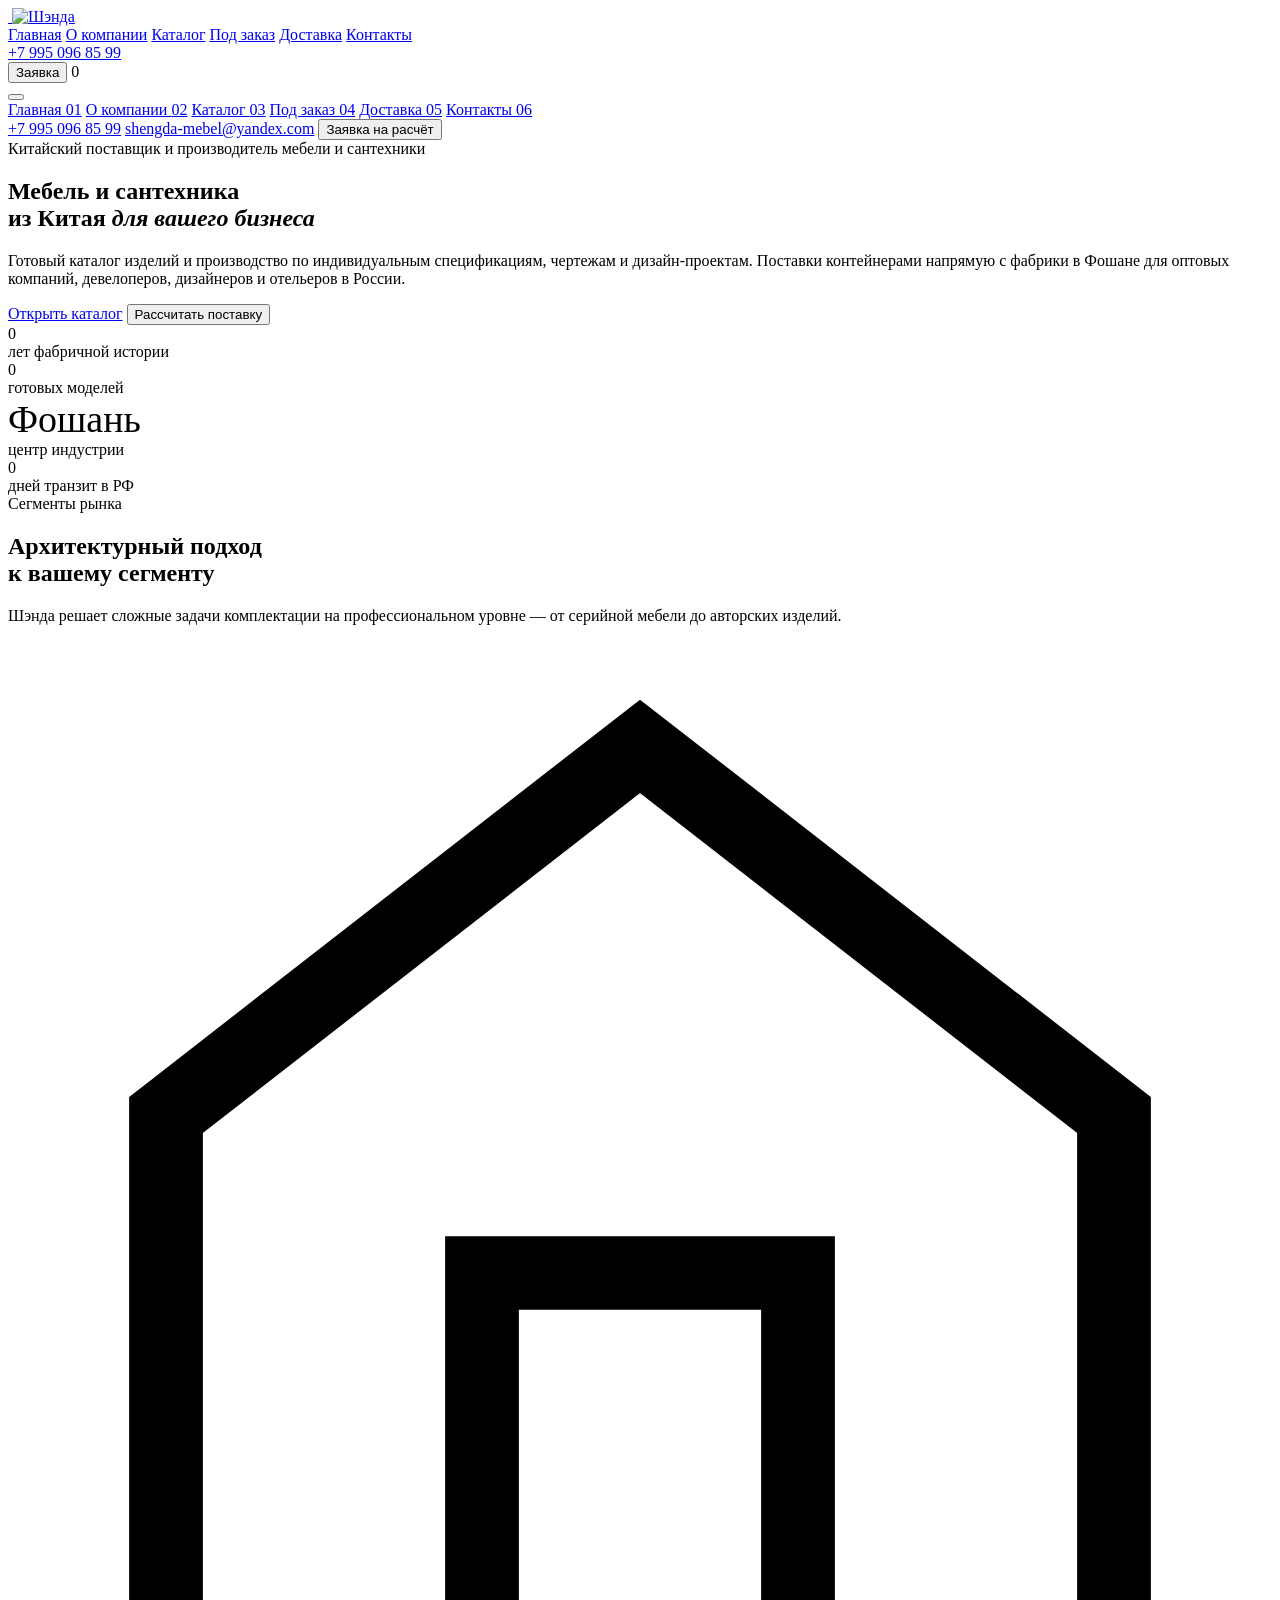
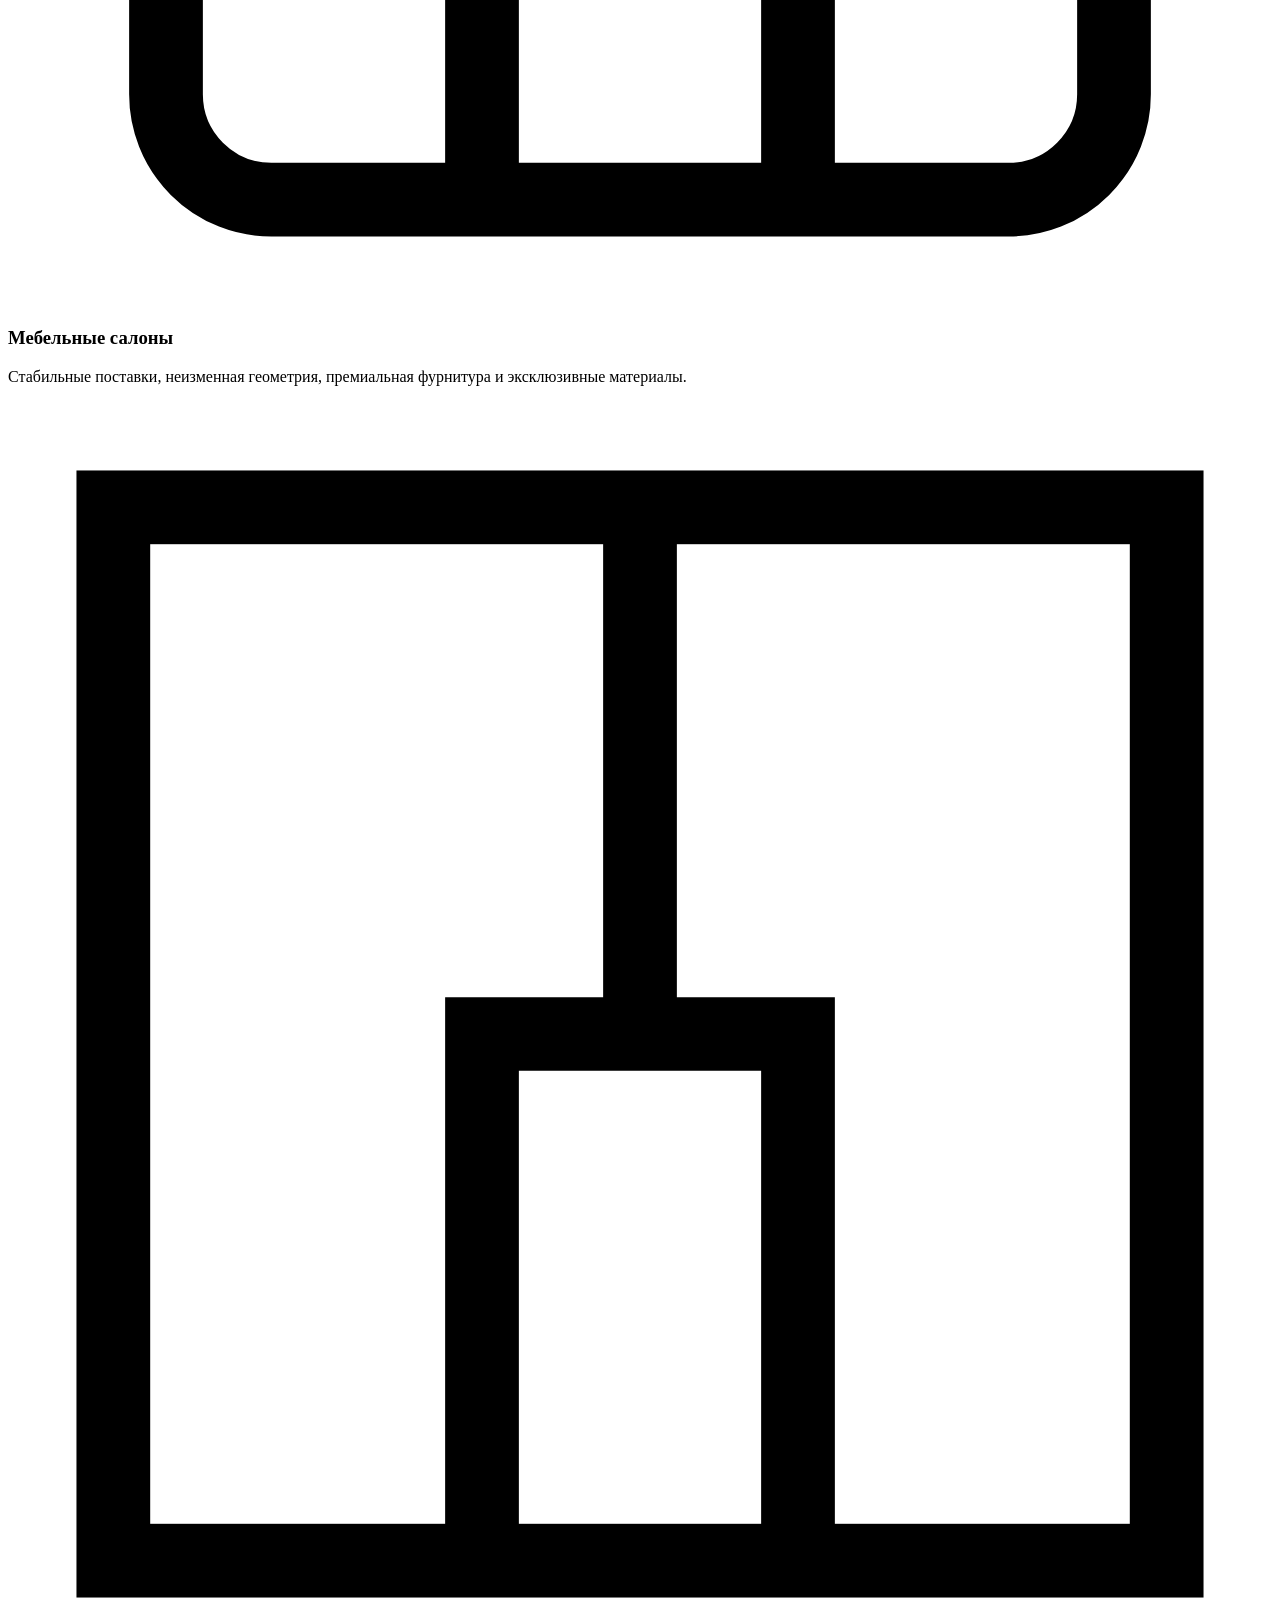
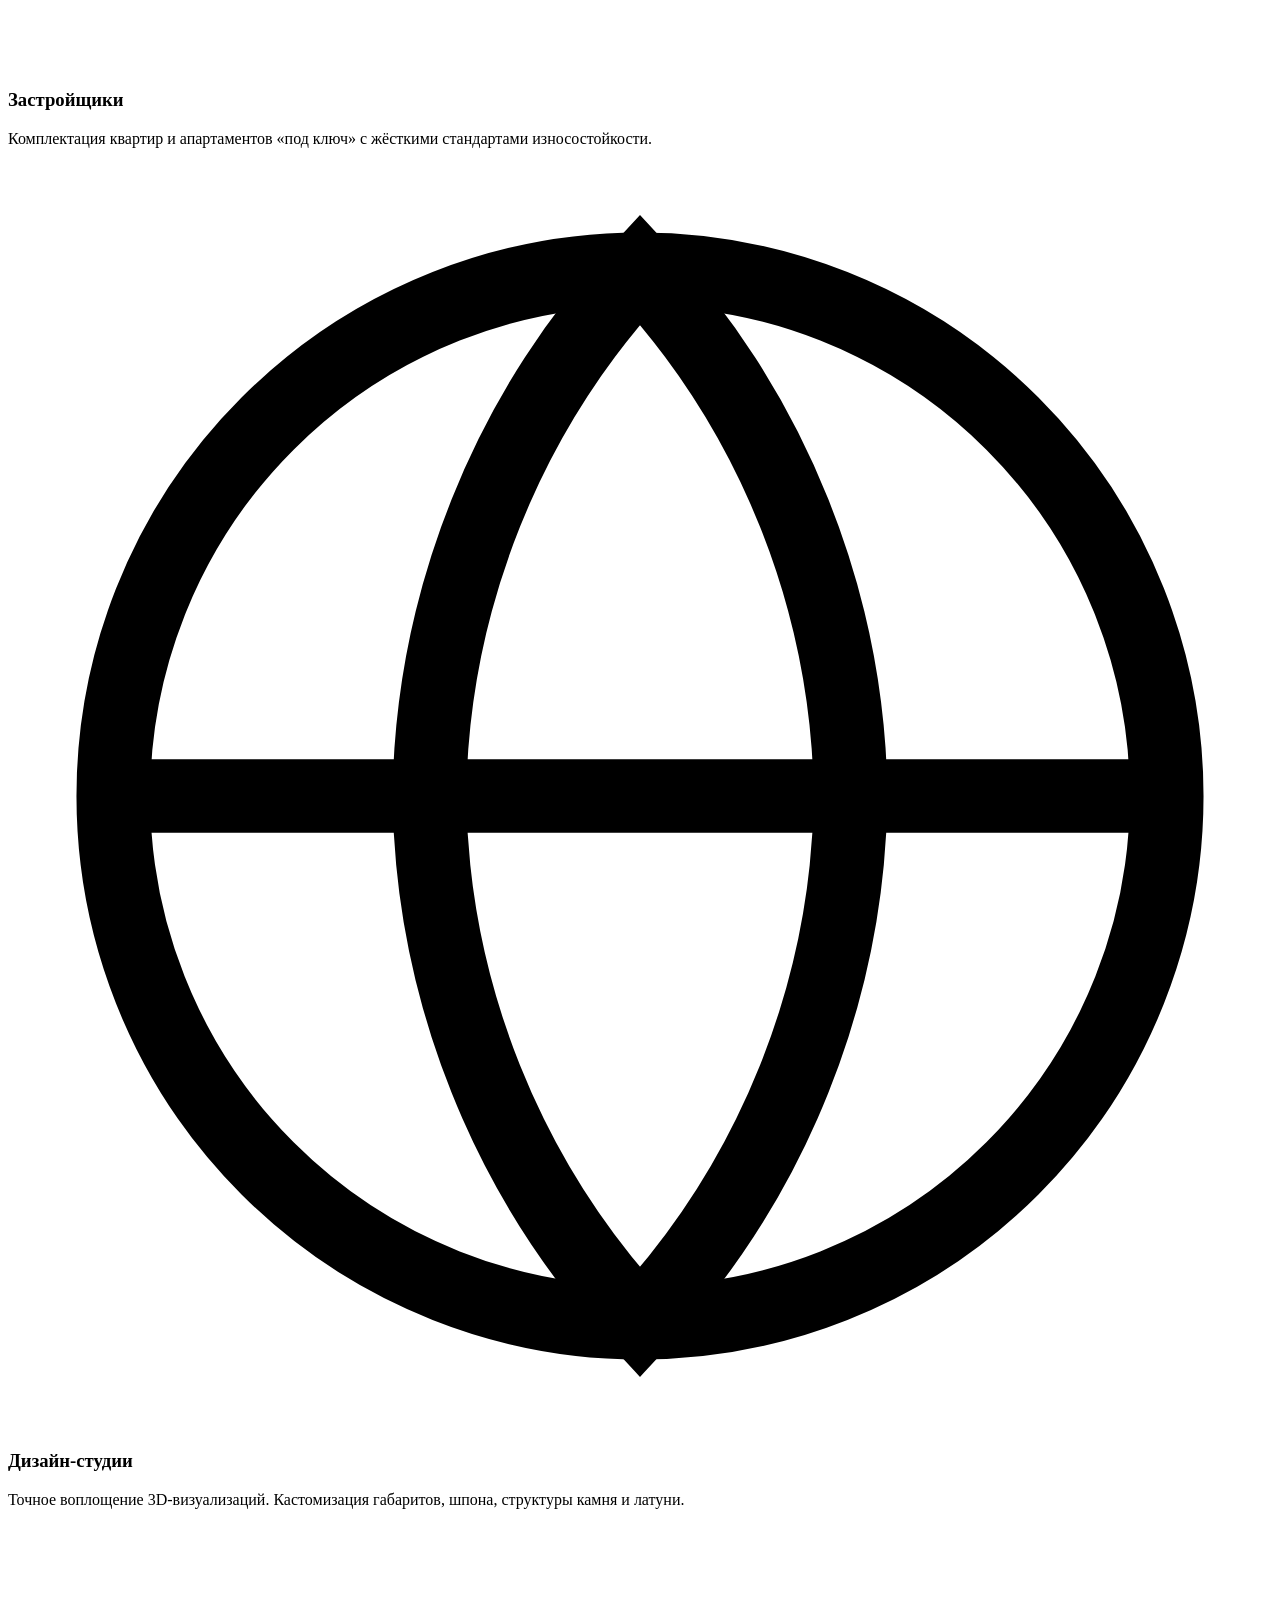
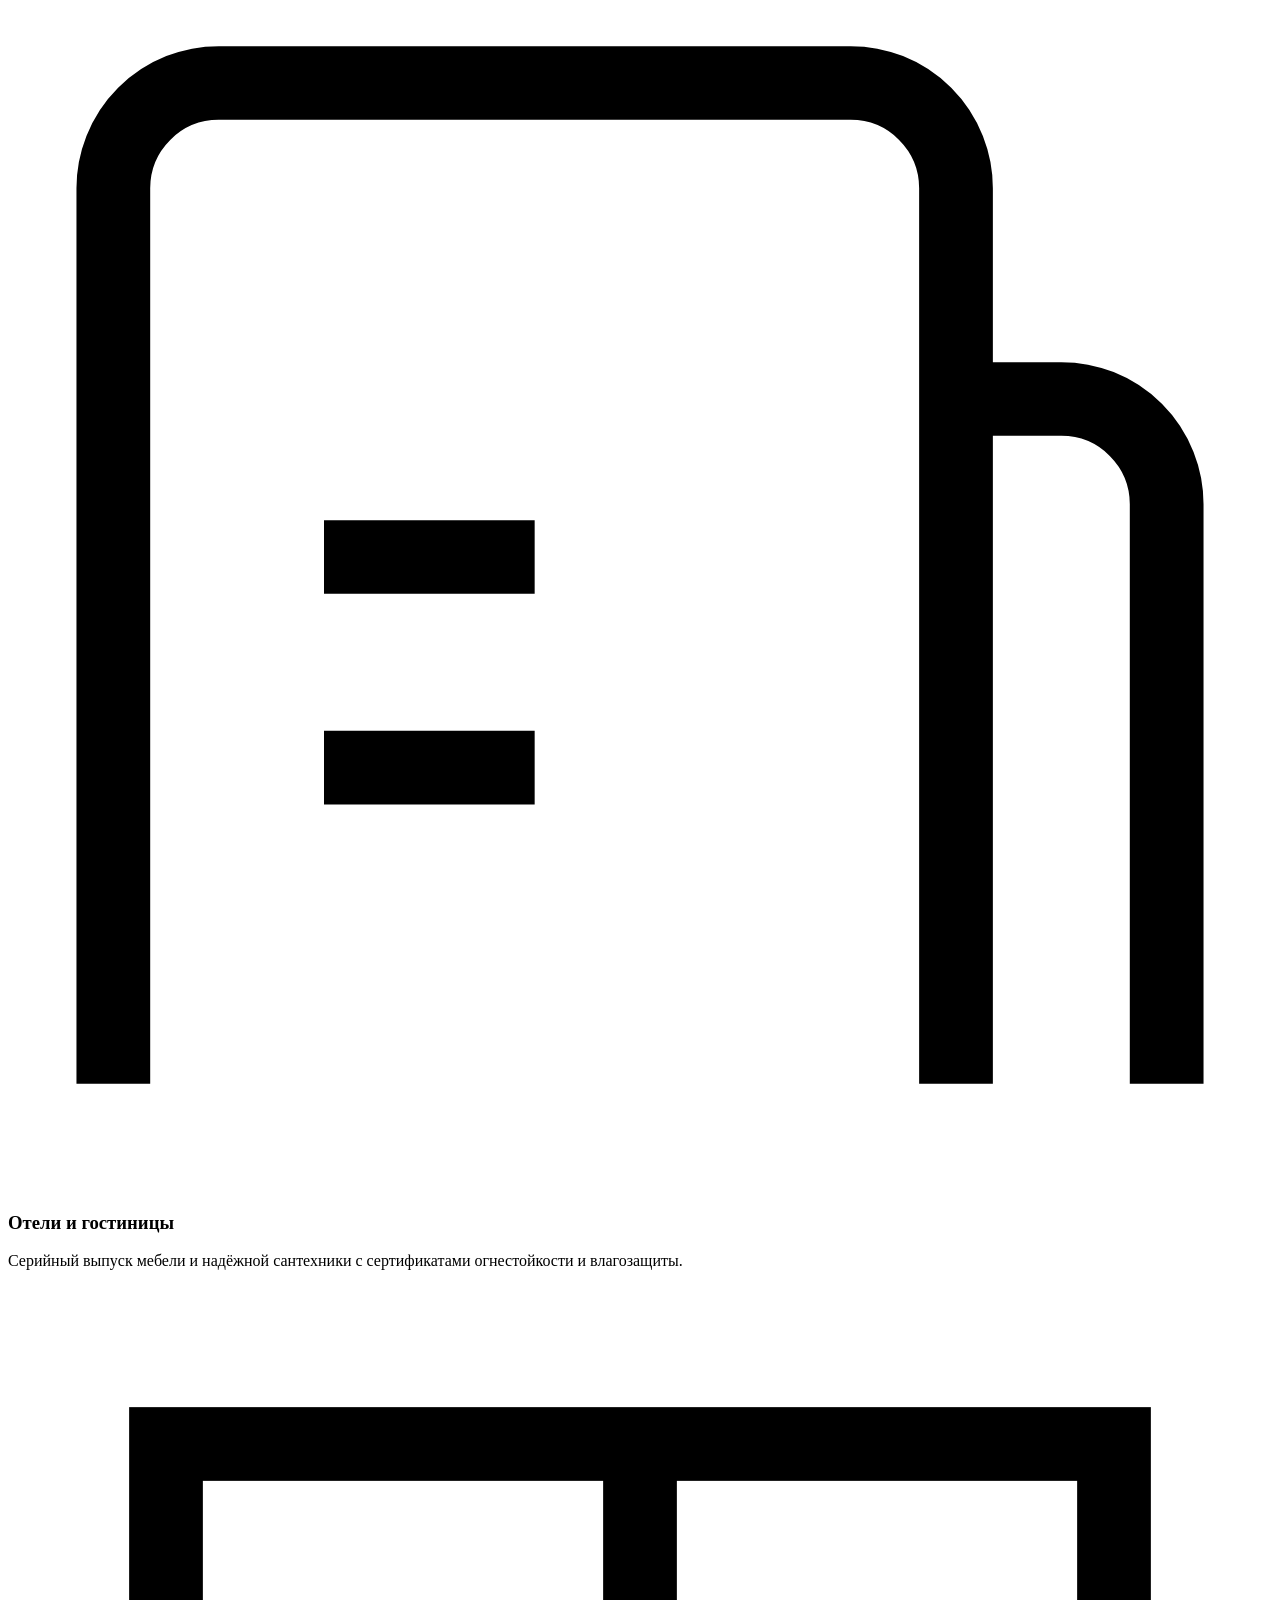
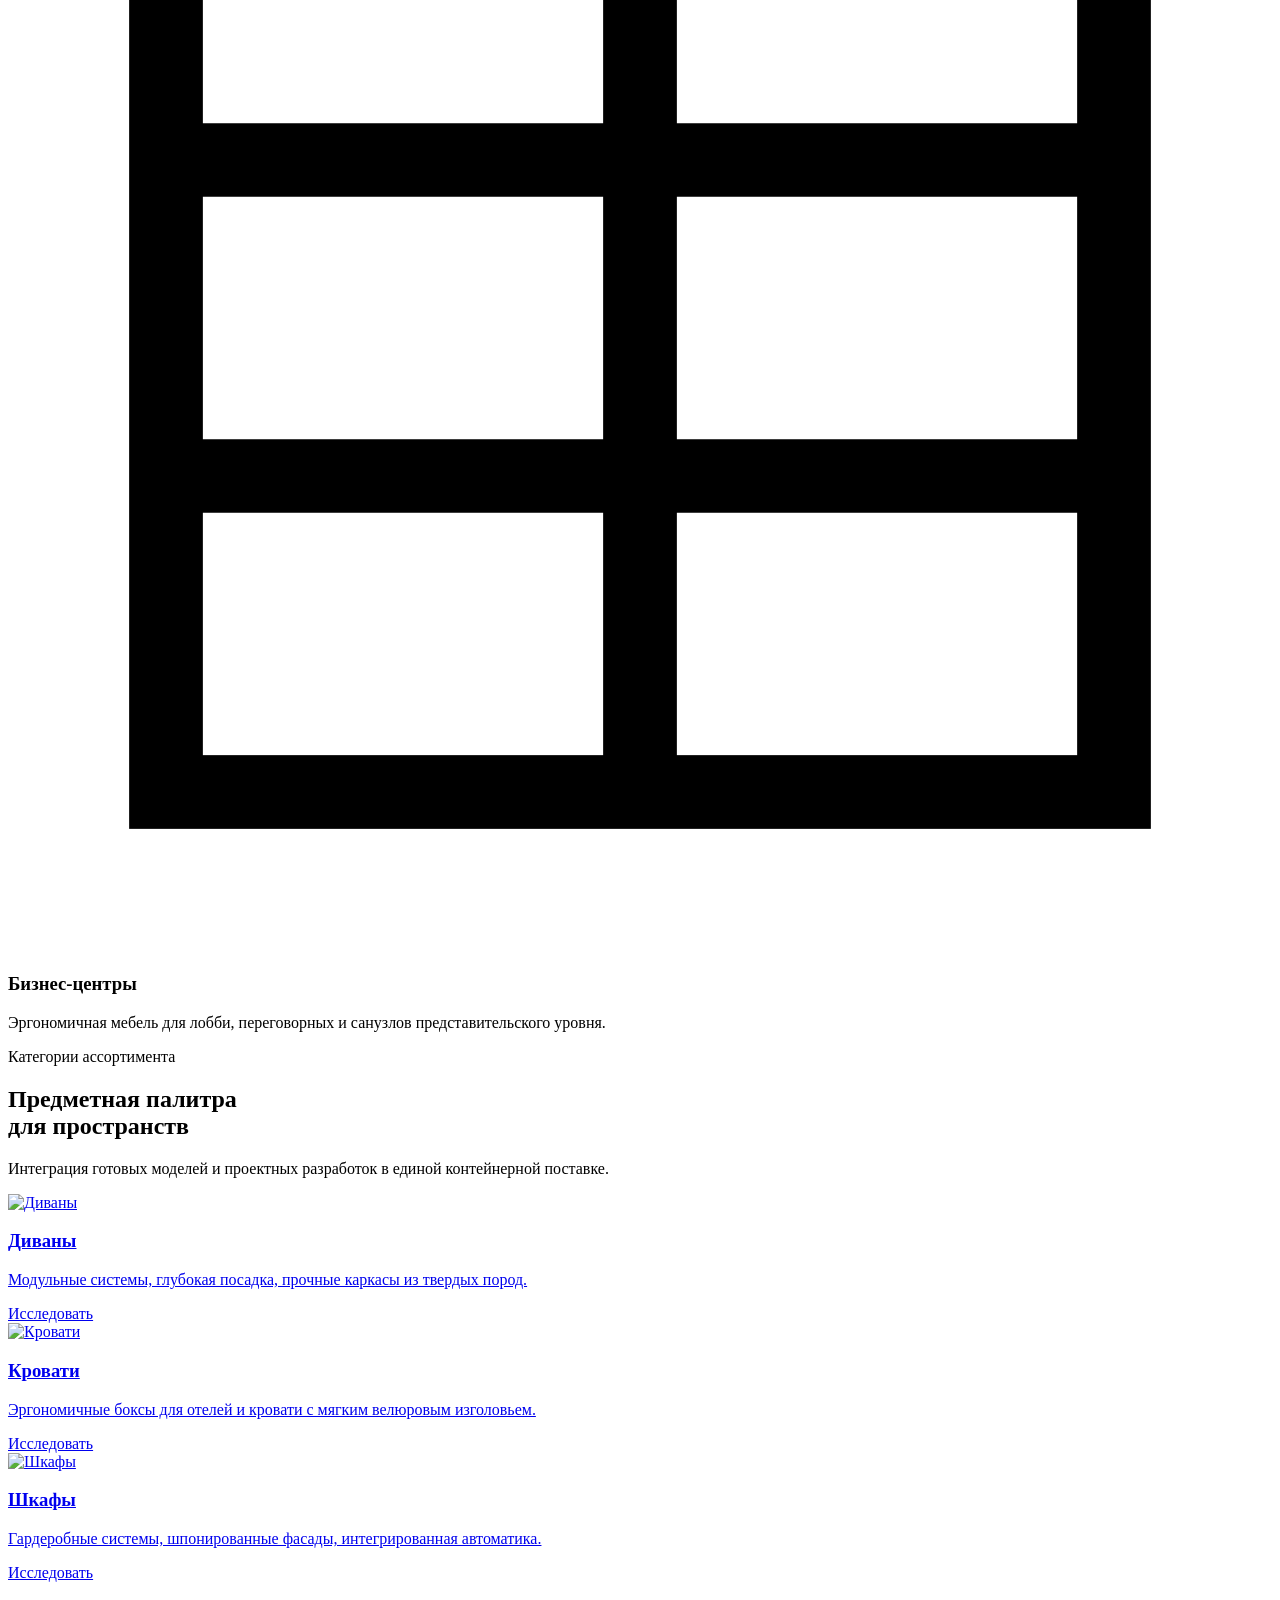
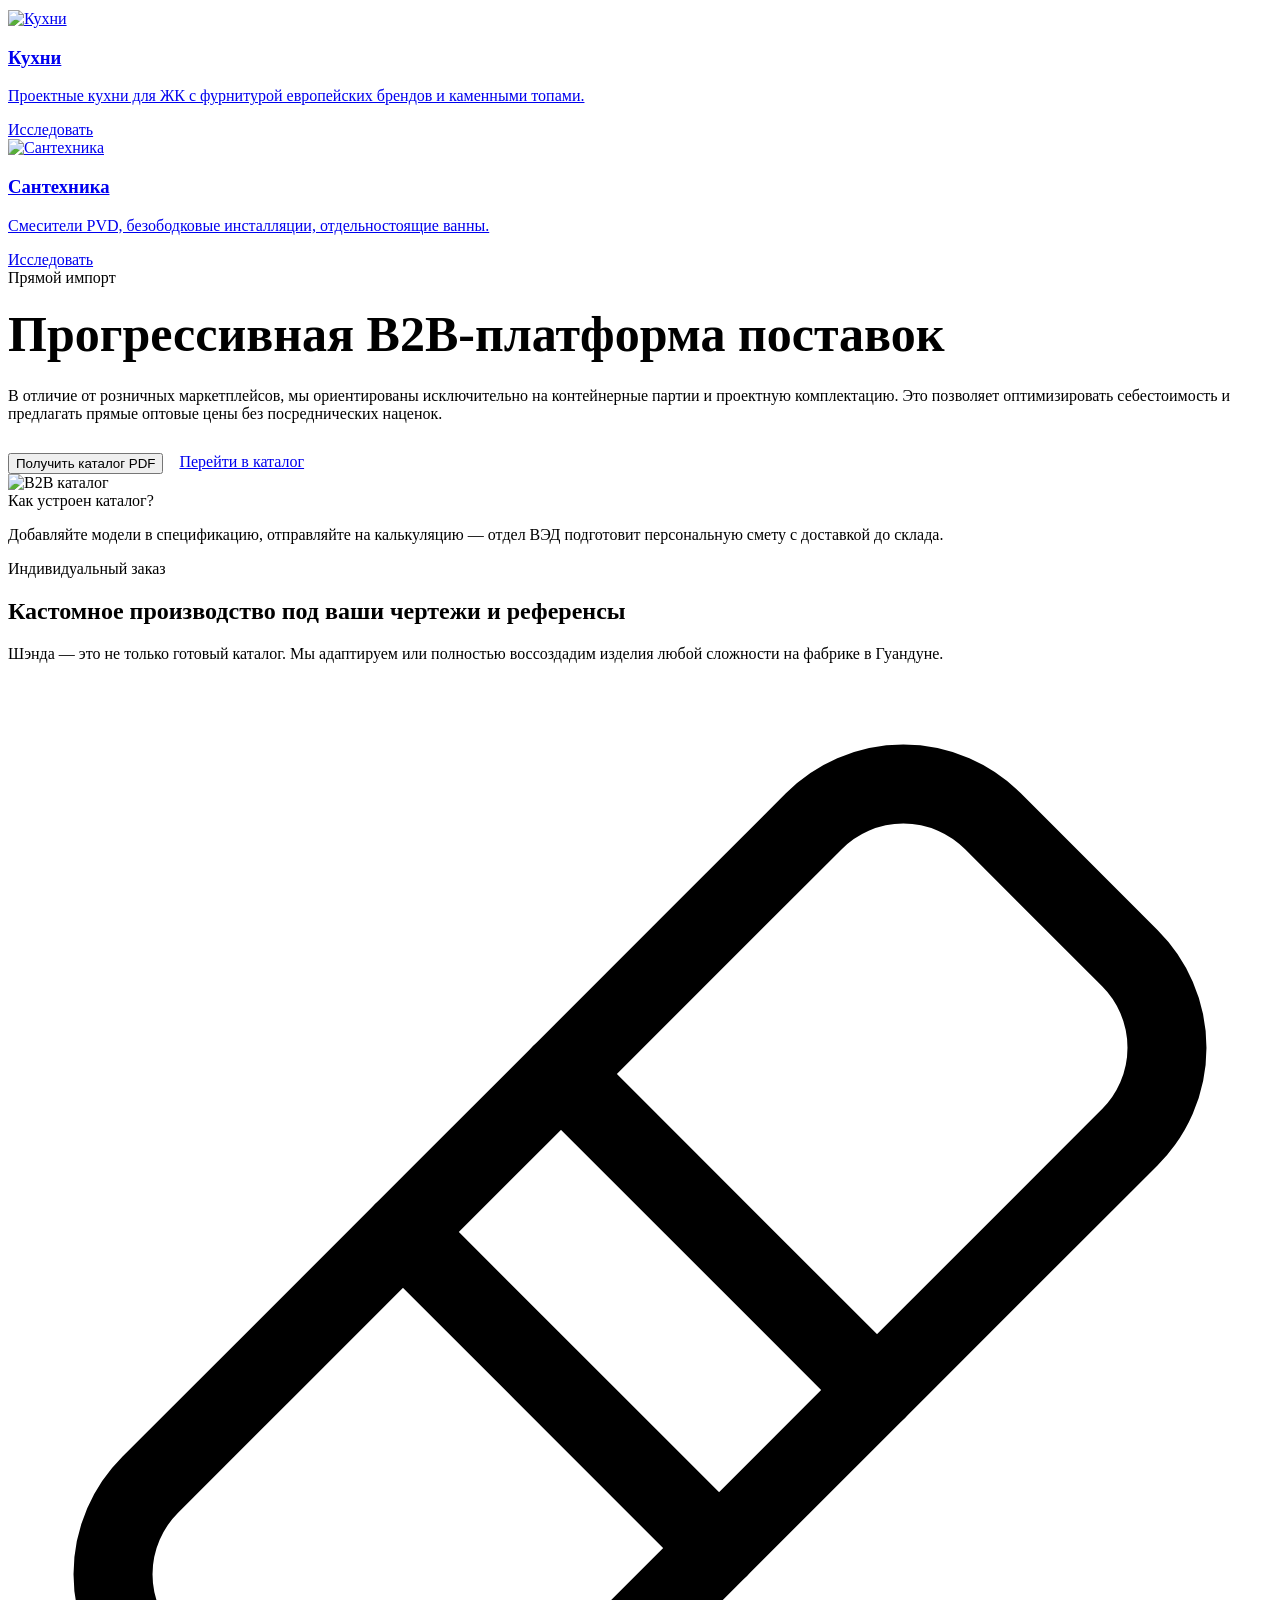
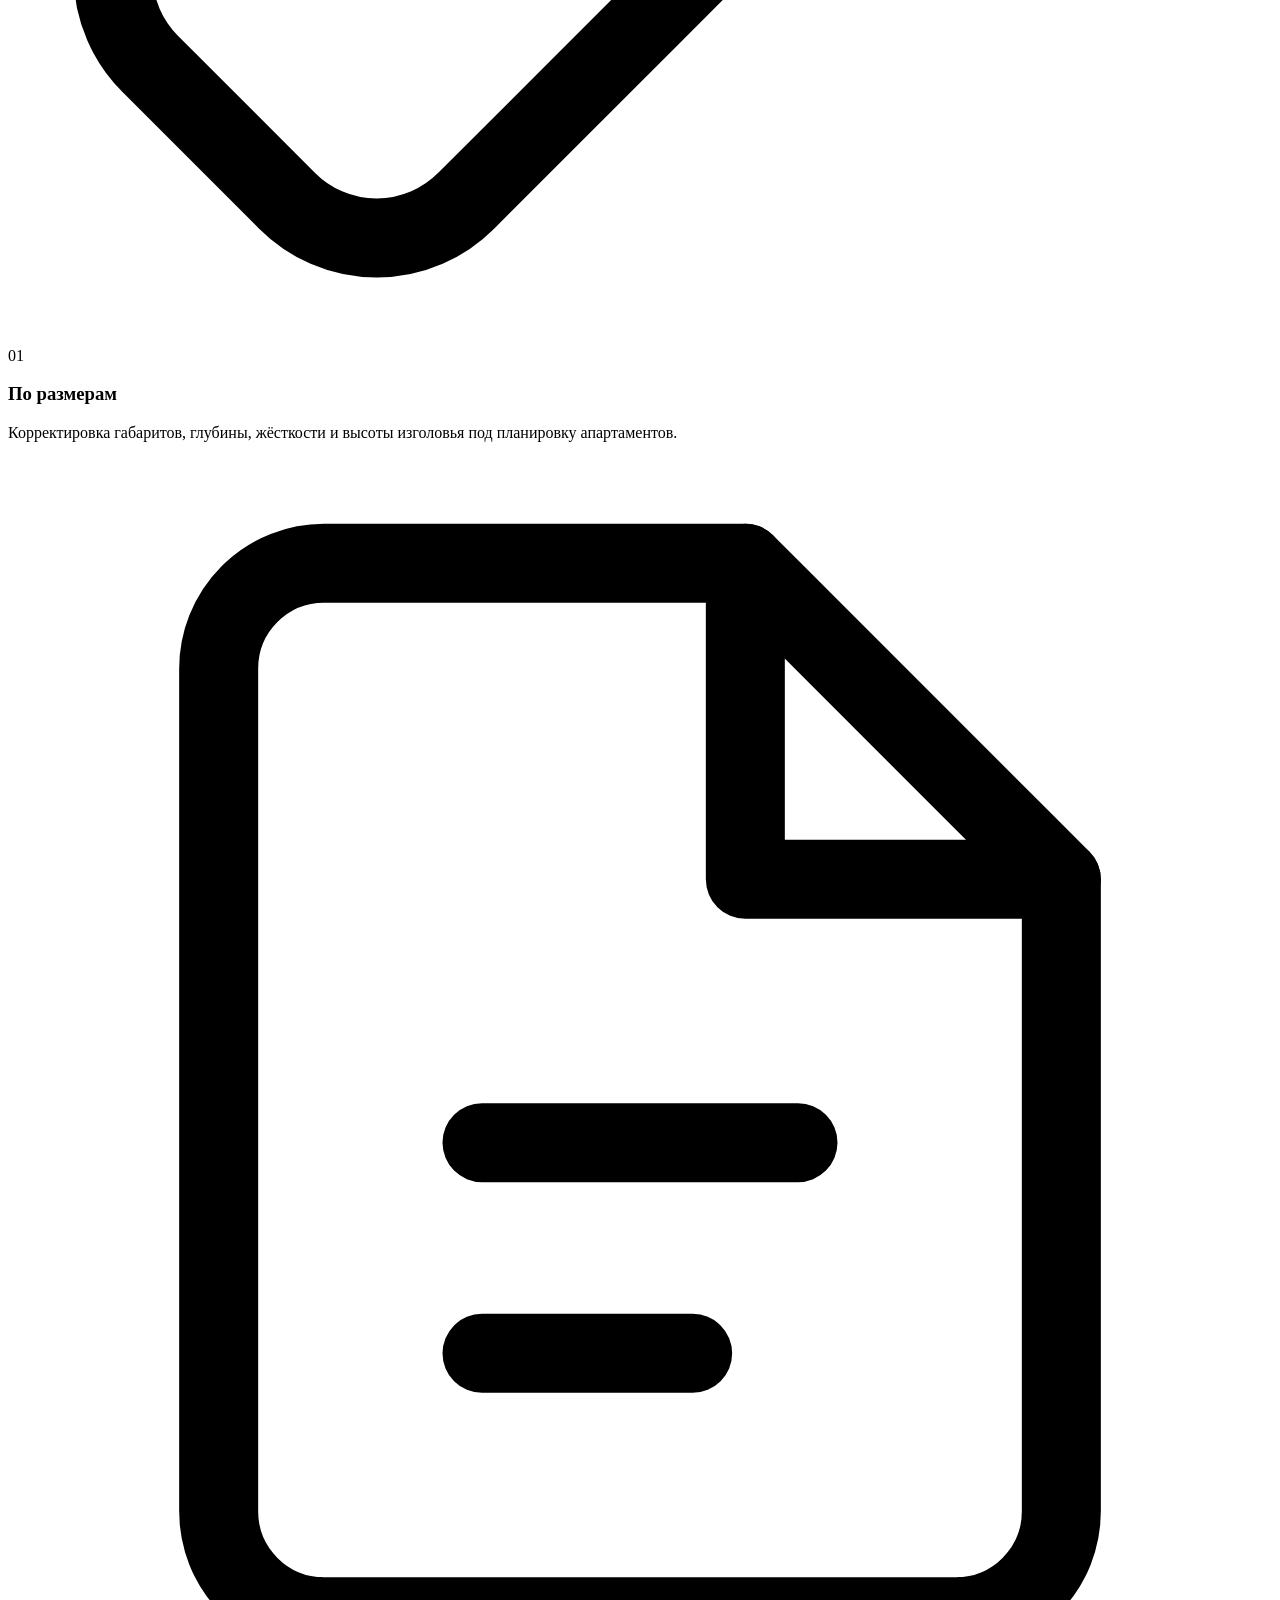
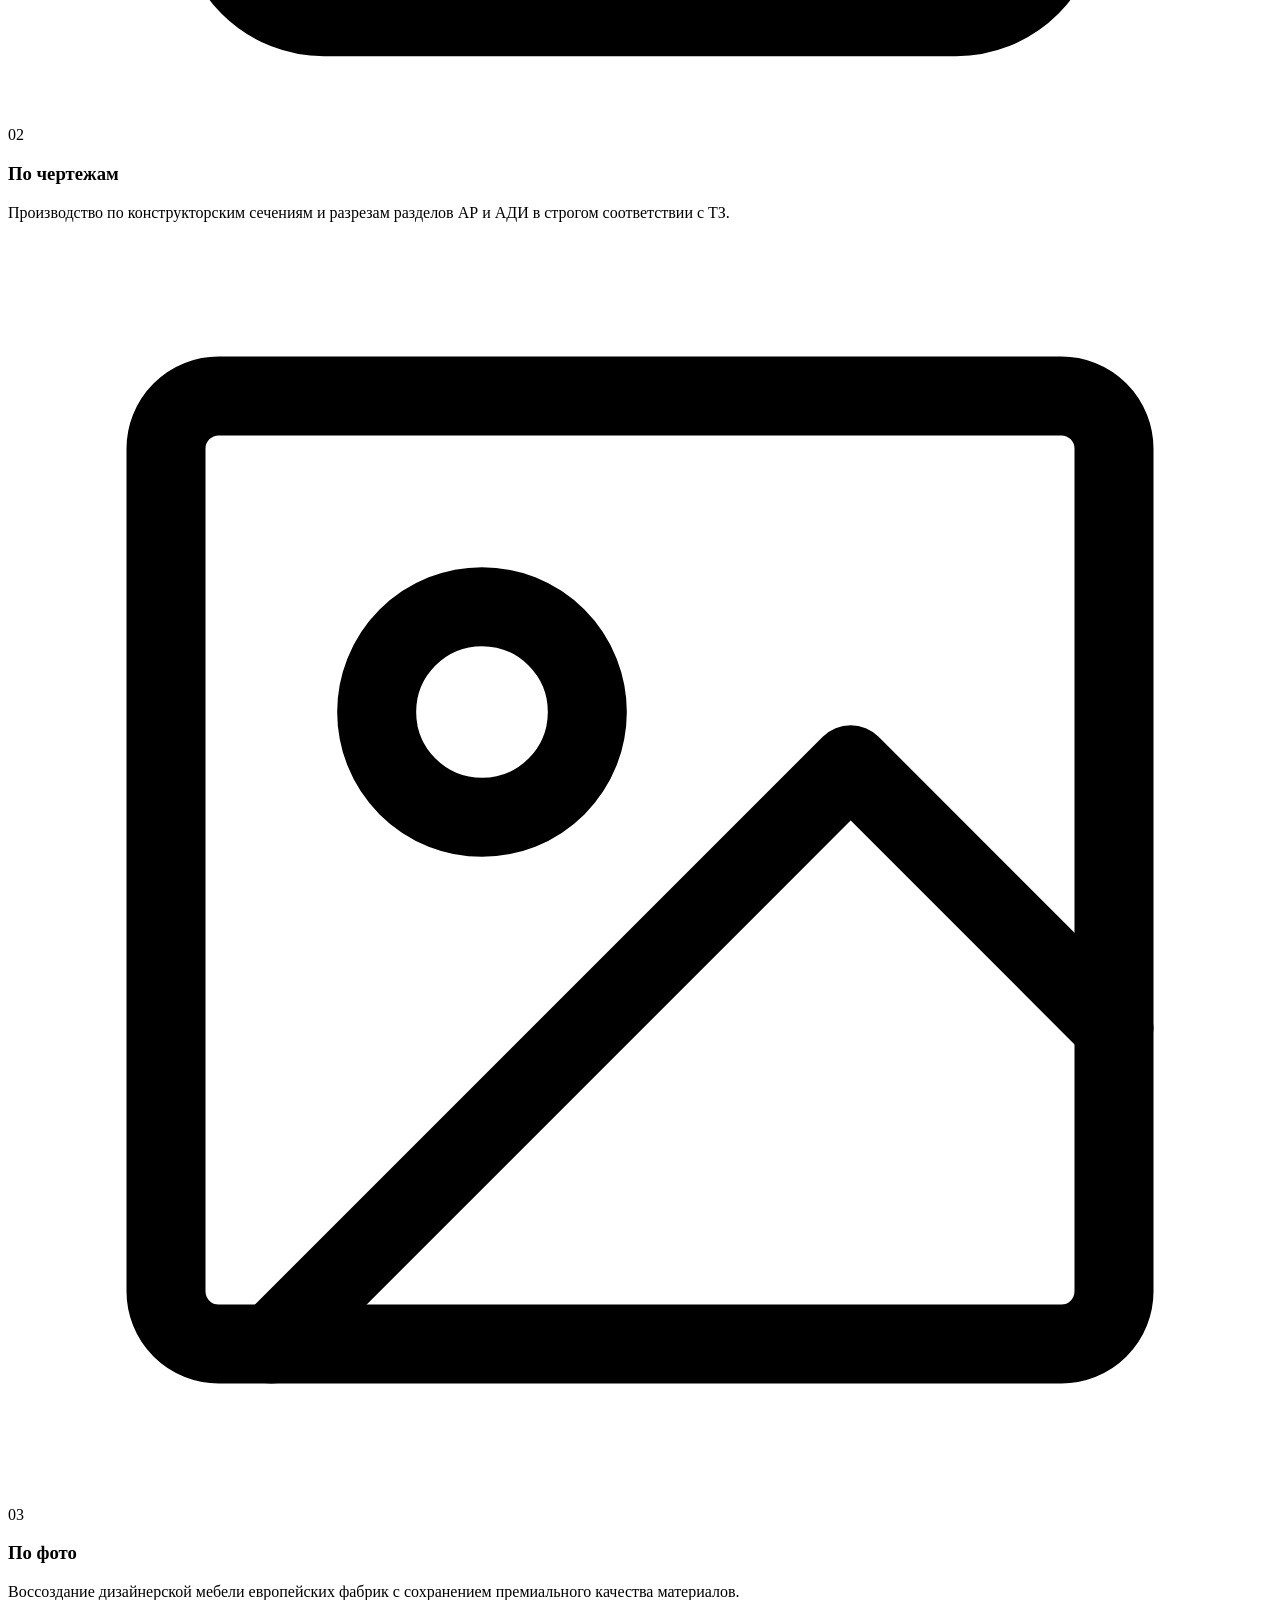
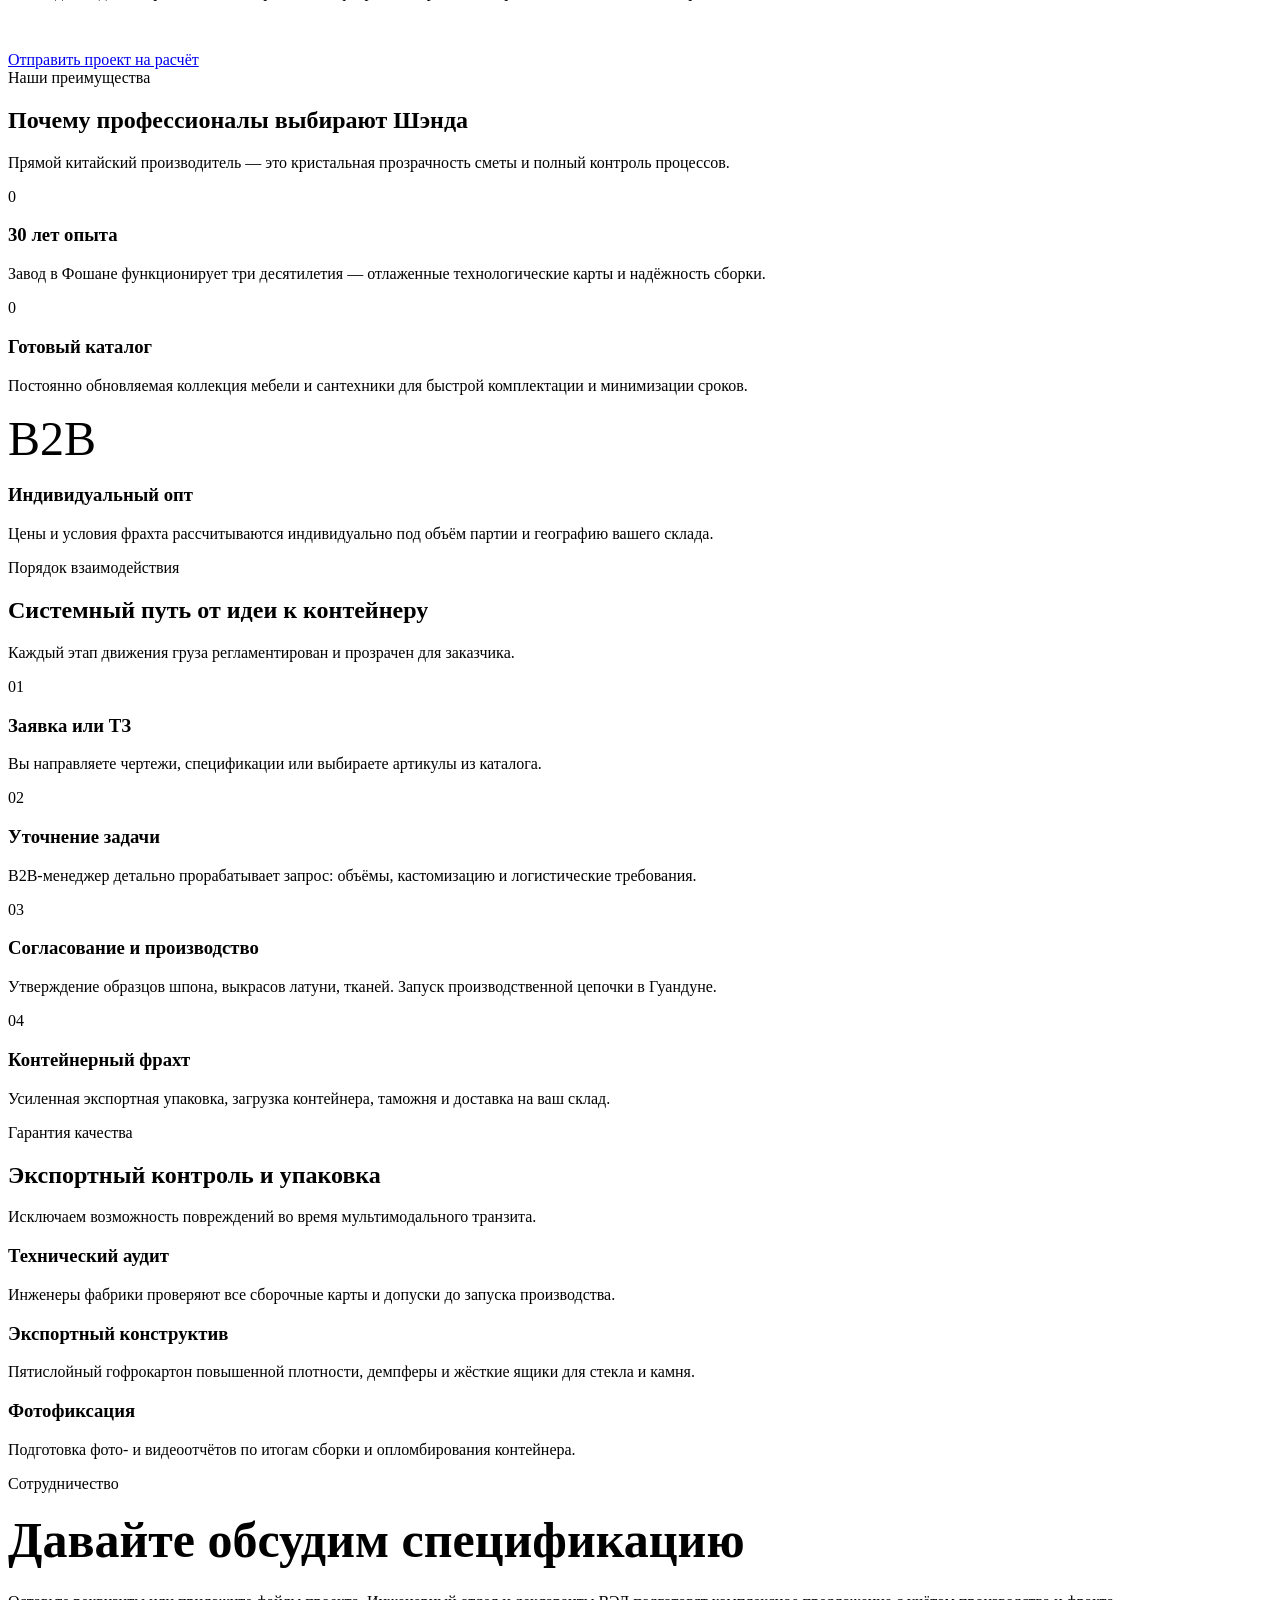
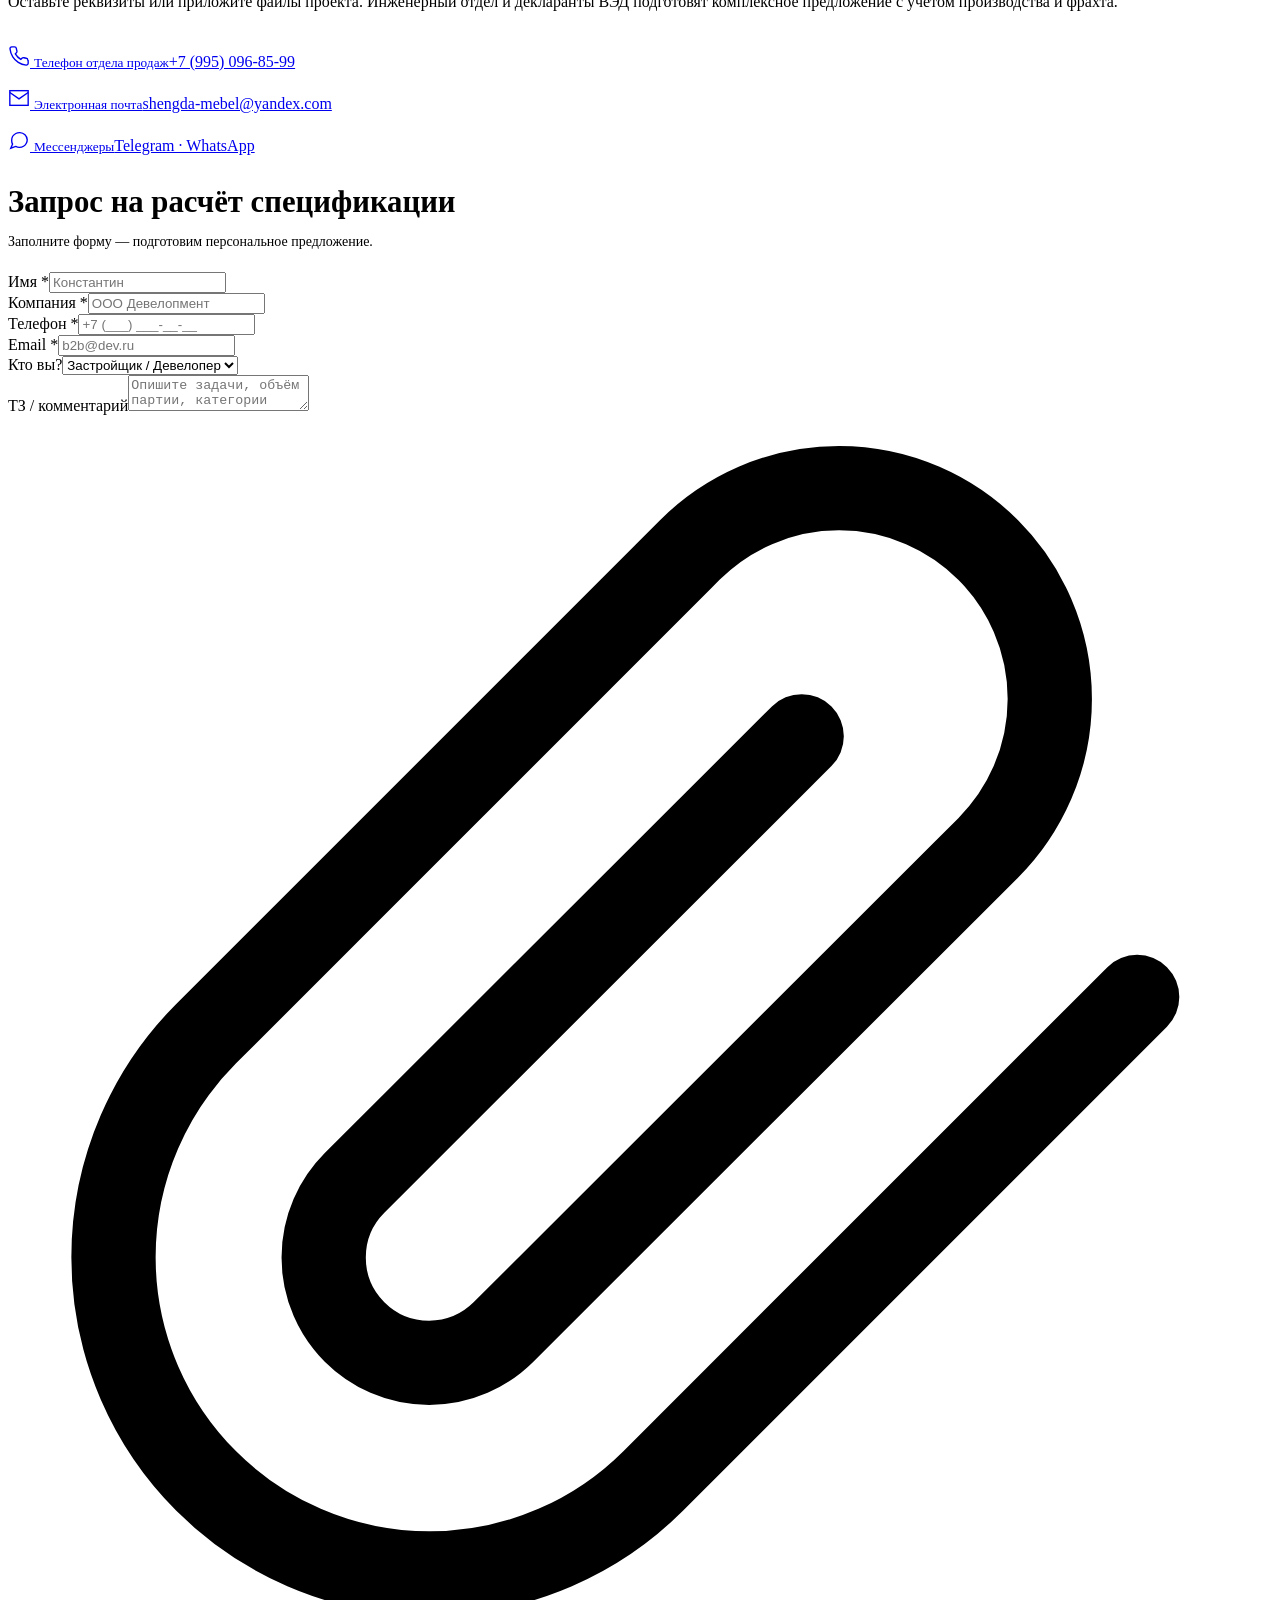
==== commit 1afa5e1c: "Add files via upload" ====
--- a/index.html
+++ b/index.html
@@ -2,1347 +2,309 @@
 <html lang="ru">
 <head>
   <meta charset="UTF-8">
-  <meta name="viewport" content="width=device-width, initial-scale=1.0">
+  <meta name="viewport" content="width=device-width, initial-scale=1, viewport-fit=cover">
+  <meta name="theme-color" content="#0B1F3B">
   <title>Шэнда — Мебель и сантехника из Китая оптом для B2B</title>
+  <meta name="description" content="">
+  <!-- Шрифты: самохостинг + запасные с подогнанными метриками.
+       Сначала объявляем Fallback (Times/Arial с override-метриками под Cormorant/Montserrat),
+       затем реальные шрифты с font-display:swap. Пока грузится веб-шрифт, текст рисуется
+       запасным в ТЕХ ЖЕ размерах строк → нет прыжка; затем бесшовно подменяется. -->
+  <link rel="preload" href="assets/fonts/montserrat-cyrillic.woff2" as="font" type="font/woff2" crossorigin>
+  <link rel="preload" href="assets/fonts/cormorant-cyrillic.woff2" as="font" type="font/woff2" crossorigin>
+  <style>
+@font-face{font-family:'Cormorant Fallback';src:local('Times New Roman'),local('Times'),local('Nimbus Roman No9 L'),local('DejaVu Serif');size-adjust:70%;ascent-override:132.0%;descent-override:41.0%;line-gap-override:0%}
+@font-face{font-family:'Montserrat Fallback';src:local('Arial'),local('Helvetica Neue'),local('Helvetica'),local('Nimbus Sans L'),local('Liberation Sans');size-adjust:99.44%;ascent-override:97.34%;descent-override:25.24%;line-gap-override:0%}
+@font-face{font-family:'Montserrat';font-style:normal;font-weight:100 900;font-display:swap;src:url(assets/fonts/montserrat-cyrillic.woff2) format('woff2');unicode-range:U+0301,U+0400-045F,U+0490-0491,U+04B0-04B1,U+2116}
+@font-face{font-family:'Montserrat';font-style:normal;font-weight:100 900;font-display:swap;src:url(assets/fonts/montserrat-latin.woff2) format('woff2');unicode-range:U+0000-00FF,U+0131,U+0152-0153,U+02BB-02BC,U+02C6,U+02DA,U+02DC,U+2000-206F,U+2074,U+20AC,U+2122,U+2191,U+2193,U+2212,U+2215,U+FEFF,U+FFFD}
+@font-face{font-family:'Cormorant Garamond';font-style:normal;font-weight:300 700;font-display:swap;src:url(assets/fonts/cormorant-cyrillic.woff2) format('woff2');unicode-range:U+0301,U+0400-045F,U+0490-0491,U+04B0-04B1,U+2116}
+@font-face{font-family:'Cormorant Garamond';font-style:italic;font-weight:300 700;font-display:swap;src:url(assets/fonts/cormorant-italic-cyrillic.woff2) format('woff2');unicode-range:U+0301,U+0400-045F,U+0490-0491,U+04B0-04B1,U+2116}
+@font-face{font-family:'Cormorant Garamond';font-style:normal;font-weight:300 700;font-display:swap;src:url(assets/fonts/cormorant-latin.woff2) format('woff2');unicode-range:U+0000-00FF,U+0131,U+0152-0153,U+02BB-02BC,U+02C6,U+02DA,U+02DC,U+2000-206F,U+2074,U+20AC,U+2122,U+2191,U+2193,U+2212,U+2215,U+FEFF,U+FFFD}
+@font-face{font-family:'Cormorant Garamond';font-style:italic;font-weight:300 700;font-display:swap;src:url(assets/fonts/cormorant-italic-latin.woff2) format('woff2');unicode-range:U+0000-00FF,U+0131,U+0152-0153,U+02BB-02BC,U+02C6,U+02DA,U+02DC,U+2000-206F,U+2074,U+20AC,U+2122,U+2191,U+2193,U+2212,U+2215,U+FEFF,U+FFFD}
+  </style>
+  <link rel="stylesheet" href="assets/css/styles.css">
+  <noscript><style>[data-reveal]{opacity:1!important;transform:none!important}.hero__bg{animation:none}</style></noscript>
   
-  <!-- Preload Critical Fonts to prevent layout shift and jerking -->
-  <link rel="preload" href="https://fonts.gstatic.com/s/montserrat/v25/JTUSjIg1_i6t8kCHKm41xM11.woff2" as="font" type="font/woff2" crossorigin>
-  <link rel="preload" href="https://fonts.gstatic.com/s/cormorantgaramond/v16/co0lBwv8L0A98F798da8K4-28b965F2U.woff2" as="font" type="font/woff2" crossorigin>
-  
-  <!-- Google Fonts Connection -->
-  <link rel="preconnect" href="https://fonts.googleapis.com">
-  <link rel="preconnect" href="https://fonts.gstatic.com" crossorigin>
-  <link href="https://fonts.googleapis.com/css2?family=Cormorant+Garamond:ital,wght@0,400;0,500;0,600;0,700;1,400&family=Montserrat:wght@400;500;600;700&display=swap" rel="stylesheet">
-  
-  <style>
-    /* CSS Variables matching brand palette with strict premium feel */
-    :root {
-      --navy-dark: #0B1F3B;      /* Deep luxurious Prussian Blue */
-      --navy-muted: #4A607B;     /* Slate Blue */
-      --gold: #D0AE6F;           /* Champagne Gold / Brass */
-      --gold-dark: #B59353;
-      --gray-beige: #C9BFAF;     /* Warm grey/stone divider */
-      --milk: #F6F4EF;           /* Soft off-white parchment background */
-      --white: #FFFFFF;
-      --border-color: rgba(11, 31, 59, 0.12);
-      --font-serif: 'Cormorant Garamond', serif;
-      --font-sans: 'Montserrat', sans-serif;
-      --transition-lux: all 0.4s cubic-bezier(0.25, 1, 0.5, 1);
-    }
-
-    /* Reset & Base Styles */
-    *, *::before, *::after {
-      box-sizing: border-box;
-      margin: 0;
-      padding: 0;
-    }
-
-    html, body {
-      font-family: var(--font-sans);
-      background-color: var(--milk);
-      color: var(--navy-dark);
-      line-height: 1.7;
-      font-size: 15px;
-      font-weight: 400;
-      overflow-x: hidden;
-      -webkit-font-smoothing: antialiased;
-    }
-
-    /* Selection Color */
-    ::-moz-selection { background: var(--gold); color: var(--navy-dark); }
-    ::selection { background: var(--gold); color: var(--navy-dark); }
-
-    /* Typography (Bolder / Larger serif fonts for high legibility) */
-    h1, h2, h3, h4, h5, h6, .serif-font {
-      font-family: var(--font-serif);
-      font-weight: 600; /* Increased to 600 for better weight */
-      color: var(--navy-dark);
-      letter-spacing: -0.01em;
-    }
-
-    p {
-      color: var(--navy-muted);
-      font-weight: 400;
-      font-size: 15px;
-      line-height: 1.8;
-    }
-
-    a {
-      text-decoration: none;
-      color: inherit;
-      transition: var(--transition-lux);
-    }
-
-    /* Buttons Style (Strict Square, Sharp, Elegant Minimalist) */
-    .btn {
-      position: relative;
-      cursor: pointer;
-      font-family: var(--font-sans);
-      font-weight: 600;
-      font-size: 12px;
-      letter-spacing: 0.15em;
-      text-transform: uppercase;
-      border: none;
-      outline: none;
-      transition: var(--transition-lux);
-      display: inline-flex;
-      align-items: center;
-      justify-content: center;
-      padding: 16px 36px;
-      border-radius: 0 !important; /* Force strict sharp square corners */
-      overflow: hidden;
-    }
-
-    .btn-gold {
-      background-color: var(--gold);
-      color: var(--navy-dark);
-      border: 1px solid var(--gold);
-    }
-
-    .btn-gold:hover {
-      background-color: var(--navy-dark);
-      color: var(--white);
-      border-color: var(--navy-dark);
-      transform: translateY(-2px);
-    }
-
-    .btn-navy {
-      background-color: var(--navy-dark);
-      color: var(--white);
-      border: 1px solid var(--navy-dark);
-    }
-
-    .btn-navy:hover {
-      background-color: transparent;
-      color: var(--navy-dark);
-      transform: translateY(-2px);
-    }
-
-    .btn-outline {
-      background-color: transparent;
-      border: 1px solid var(--navy-dark);
-      color: var(--navy-dark);
-    }
-
-    .btn-outline:hover {
-      background-color: var(--navy-dark);
-      color: var(--white);
-      transform: translateY(-2px);
-    }
-
-    .btn-outline-gold {
-      background-color: transparent;
-      border: 1px solid var(--gold);
-      color: var(--gold);
-    }
-
-    .btn-outline-gold:hover {
-      background-color: var(--gold);
-      color: var(--navy-dark);
-      transform: translateY(-2px);
-    }
-
-    /* Layout & Spacing */
-    .container {
-      width: 100%;
-      max-width: 1440px;
-      margin: 0 auto;
-      padding: 0 40px;
-    }
-
-    section {
-      padding: 120px 0;
-      position: relative;
-    }
-
-    /* Section Header Design */
-    .section-header {
-      max-width: 850px;
-      margin-bottom: 70px;
-    }
-
-    .section-header .sub {
-      font-size: 12px;
-      font-weight: 600;
-      text-transform: uppercase;
-      letter-spacing: 0.2em;
-      color: var(--gold-dark);
-      display: block;
-      margin-bottom: 15px;
-    }
-
-    .section-header h2 {
-      font-size: 52px;
-      line-height: 1.15;
-      font-weight: 600;
-      margin-bottom: 20px;
-    }
-
-    .section-header p {
-      font-size: 17px;
-      font-weight: 400;
-      max-width: 700px;
-    }
-
-    /* Minimalist Elegant Scrollbar */
-    ::-webkit-scrollbar {
-      width: 6px;
-    }
-    ::-webkit-scrollbar-track {
-      background: var(--milk);
-    }
-    ::-webkit-scrollbar-thumb {
-      background: var(--navy-dark);
-    }
-
-    /* Header / Navigation (Fixed height, layout-shift proof) */
-    header {
-      background-color: rgba(11, 31, 59, 0.98);
-      backdrop-filter: blur(10px);
-      color: var(--white);
-      position: sticky;
-      top: 0;
-      z-index: 1000;
-      border-bottom: 1px solid rgba(208, 174, 111, 0.15);
-      height: 78px; /* Fixed height to prevent loading layout shift */
-      box-sizing: border-box;
-    }
-
-    .header-top {
-      display: flex;
-      justify-content: space-between;
-      align-items: center;
-      height: 100%;
-    }
-
-    .logo-container {
-      display: flex;
-      align-items: center;
-    }
-
-    .nav-menu {
-      display: flex;
-      list-style: none;
-      gap: 40px;
-    }
-
-    .nav-link {
-      font-size: 12px;
-      font-weight: 600;
-      text-transform: uppercase;
-      letter-spacing: 0.15em;
-      color: rgba(246, 244, 239, 0.8);
-      padding: 10px 0;
-      position: relative;
-    }
-
-    .nav-link::after {
-      content: '';
-      position: absolute;
-      bottom: 0;
-      left: 0;
-      width: 0;
-      height: 2px;
-      background-color: var(--gold);
-      transition: var(--transition-lux);
-    }
-
-    .nav-link:hover, .nav-link.active {
-      color: var(--gold);
-    }
-
-    .nav-link:hover::after, .nav-link.active::after {
-      width: 100%;
-    }
-
-    .header-contacts {
-      display: flex;
-      align-items: center;
-      gap: 30px;
-    }
-
-    .header-phone {
-      font-weight: 600;
-      font-size: 14px;
-      letter-spacing: 0.05em;
-      color: var(--white);
-    }
-
-    .header-phone:hover {
-      color: var(--gold);
-    }
-
-    .mobile-menu-toggle {
-      display: none;
-      font-size: 24px;
-      color: var(--white);
-      background: none;
-      border: none;
-    }
-
-    /* Perfect 100vh Hero Section with No White Bar Bottom */
-    .page-hero {
-      background-color: var(--navy-dark);
-      color: var(--white);
-      height: calc(100vh - 78px); /* Perfect fit height subtraction */
-      display: flex;
-      align-items: center;
-      position: relative;
-      overflow: hidden;
-      padding: 0;
-      background-size: cover;
-      background-position: center;
-    }
-
-    /* Subpage heroes with FIXED white text color */
-    .subpage-hero {
-      background-color: var(--navy-dark);
-      color: var(--white);
-      padding: 120px 0;
-      position: relative;
-      overflow: hidden;
-      background-size: cover;
-      background-position: center;
-      text-align: center;
-    }
-
-    .subpage-hero h1 {
-      color: var(--white) !important; /* Force visible crisp white titles */
-      font-size: 72px;
-      font-weight: 600;
-      font-family: var(--font-serif);
-      line-height: 1.1;
-      margin-bottom: 30px;
-    }
-
-    .subpage-hero p {
-      color: rgba(246, 244, 239, 0.85) !important; /* Force visible light grey text */
-      font-size: 18px;
-      max-width: 800px;
-      margin: 0 auto;
-      font-weight: 400;
-    }
-
-    .page-hero .container, .subpage-hero .container {
-      position: relative;
-      z-index: 2;
-    }
-
-    .page-hero h1 {
-      font-size: 78px;
-      font-weight: 700;
-      color: var(--white);
-      margin-bottom: 25px;
-      line-height: 1.1;
-      letter-spacing: -0.02em;
-    }
-
-    .page-hero p {
-      font-size: 19px;
-      color: rgba(246, 244, 239, 0.85);
-      max-width: 800px;
-      margin: 0 auto 45px auto;
-      font-weight: 400;
-    }
-
-    /* Minimalist Sticky Actions */
-    .sticky-actions {
-      position: fixed;
-      right: 40px;
-      bottom: 40px;
-      display: flex;
-      flex-direction: column;
-      gap: 15px;
-      z-index: 999;
-    }
-
-    .sticky-btn {
-      width: 50px;
-      height: 50px;
-      border: none;
-      background-color: var(--white);
-      display: flex;
-      align-items: center;
-      justify-content: center;
-      box-shadow: 0 10px 30px rgba(11, 31, 59, 0.15);
-      position: relative;
-      border-radius: 50%;
-      transition: var(--transition-lux);
-    }
-
-    .sticky-btn svg {
-      width: 24px;
-      height: 24px;
-    }
-
-    .sticky-tg {
-      background-color: #26A5E4;
-    }
-    .sticky-wa {
-      background-color: #25D366;
-    }
-    .sticky-request {
-      background-color: var(--gold);
-      color: var(--navy-dark);
-      font-size: 11px;
-      font-weight: 700;
-      letter-spacing: 0.05em;
-    }
-
-    .sticky-btn:hover {
-      transform: translateY(-5px);
-      box-shadow: 0 15px 35px rgba(11, 31, 59, 0.25);
-    }
-
-    .sticky-tooltip {
-      position: absolute;
-      right: 65px;
-      background-color: var(--navy-dark);
-      color: var(--white);
-      padding: 8px 15px;
-      font-size: 11px;
-      font-weight: 400;
-      letter-spacing: 0.1em;
-      text-transform: uppercase;
-      white-space: nowrap;
-      opacity: 0;
-      pointer-events: none;
-      transition: var(--transition-lux);
-      border: 1px solid var(--gold);
-    }
-
-    .sticky-btn:hover .sticky-tooltip {
-      opacity: 1;
-    }
-
-    /* Editorial B2B Forms */
-    .form-box {
-      background-color: var(--white);
-      padding: 60px;
-      border: 1px solid var(--border-color);
-      border-radius: 12px;
-      box-shadow: 0 30px 60px rgba(11, 31, 59, 0.03);
-    }
-
-    .form-grid {
-      display: grid;
-      grid-template-columns: 1fr 1fr;
-      gap: 30px;
-    }
-
-    .form-full {
-      grid-column: span 2;
-    }
-
-    .form-group {
-      margin-bottom: 25px;
-      display: flex;
-      flex-direction: column;
-    }
-
-    .form-group label {
-      font-size: 11px;
-      font-weight: 600;
-      text-transform: uppercase;
-      letter-spacing: 0.15em;
-      margin-bottom: 10px;
-      color: var(--navy-dark);
-    }
-
-    .form-control {
-      padding: 15px 0;
-      border: none;
-      border-bottom: 1px solid var(--gray-beige);
-      font-family: var(--font-sans);
-      font-size: 15px;
-      font-weight: 400;
-      color: var(--navy-dark);
-      background-color: transparent;
-      border-radius: 0;
-      transition: var(--transition-lux);
-    }
-
-    .form-control:focus {
-      outline: none;
-      border-bottom-color: var(--navy-dark);
-    }
-
-    select.form-control {
-      padding: 15px 0;
-      cursor: pointer;
-    }
-
-    textarea.form-control {
-      min-height: 100px;
-      resize: vertical;
-    }
-
-    .file-upload-wrapper {
-      position: relative;
-      display: inline-block;
-      width: 100%;
-    }
-
-    .file-upload-btn {
-      display: flex;
-      align-items: center;
-      gap: 15px;
-      padding: 20px 0;
-      border-bottom: 1px dashed var(--gray-beige);
-      cursor: pointer;
-      font-size: 14px;
-      font-weight: 400;
-      color: var(--navy-muted);
-      transition: var(--transition-lux);
-    }
-
-    .file-upload-btn:hover {
-      color: var(--gold);
-    }
-
-    .file-upload-input {
-      position: absolute;
-      top: 0;
-      left: 0;
-      width: 100%;
-      height: 100%;
-      opacity: 0;
-      cursor: pointer;
-    }
-
-    /* Minimalist Elegant Footer */
-    footer {
-      background-color: var(--navy-dark);
-      color: var(--white);
-      padding: 120px 0 60px 0;
-      border-top: 1px solid rgba(208, 174, 111, 0.15);
-    }
-
-    .footer-grid {
-      display: grid;
-      grid-template-columns: 2fr 1fr 1fr 2fr;
-      gap: 60px;
-      margin-bottom: 80px;
-    }
-
-    .footer-col h4 {
-      color: var(--gold);
-      font-family: var(--font-sans);
-      font-size: 12px;
-      font-weight: 600;
-      margin-bottom: 30px;
-      text-transform: uppercase;
-      letter-spacing: 0.25em;
-    }
-
-    .footer-about p {
-      font-size: 15px;
-      color: rgba(246, 244, 239, 0.7);
-      line-height: 1.8;
-      font-weight: 400;
-    }
-
-    .footer-links {
-      list-style: none;
-    }
-
-    .footer-links li {
-      margin-bottom: 15px;
-    }
-
-    .footer-links a {
-      color: rgba(246, 244, 239, 0.8);
-      font-size: 14px;
-      font-weight: 400;
-    }
-
-    .footer-links a:hover {
-      color: var(--gold);
-      padding-left: 5px;
-    }
-
-    .footer-contact-item {
-      display: flex;
-      gap: 15px;
-      margin-bottom: 20px;
-      font-size: 14px;
-      font-weight: 400;
-      color: rgba(246, 244, 239, 0.8);
-    }
-
-    .footer-contact-item .label {
-      color: var(--gold);
-      font-weight: 600;
-      text-transform: uppercase;
-      font-size: 11px;
-      letter-spacing: 0.1em;
-      min-width: 50px;
-    }
-
-    .footer-bottom {
-      border-top: 1px solid rgba(255, 255, 255, 0.05);
-      padding-top: 40px;
-      display: flex;
-      justify-content: space-between;
-      align-items: center;
-      font-size: 13px;
-      font-weight: 400;
-      color: rgba(246, 244, 239, 0.5);
-    }
-
-    /* Elegant Editorial Grid System */
-    .grid-2 { display: grid; grid-template-columns: repeat(2, 1fr); gap: 60px; }
-    .grid-3 { display: grid; grid-template-columns: repeat(3, 1fr); gap: 40px; }
-    .grid-4 { display: grid; grid-template-columns: repeat(4, 1fr); gap: 30px; }
-    .grid-5 { display: grid; grid-template-columns: repeat(5, 1fr); gap: 20px; }
-
-    /* Custom Request List B2B Slider */
-    .drawer-overlay {
-      position: fixed;
-      top: 0;
-      left: 0;
-      width: 100%;
-      height: 100%;
-      background: rgba(11, 31, 59, 0.4);
-      z-index: 2000;
-      display: none;
-      backdrop-filter: blur(15px);
-    }
-
-    .drawer {
-      position: fixed;
-      top: 0;
-      right: -500px;
-      width: 100%;
-      max-width: 500px;
-      height: 100%;
-      background: var(--milk);
-      box-shadow: -20px 0 60px rgba(11, 31, 59, 0.15);
-      z-index: 2001;
-      transition: right 0.6s cubic-bezier(0.16, 1, 0.3, 1);
-      display: flex;
-      flex-direction: column;
-      border-left: 1px solid var(--border-color);
-    }
-
-    .drawer.active {
-      right: 0;
-    }
-
-    .drawer-header {
-      padding: 40px;
-      background: var(--navy-dark);
-      color: var(--white);
-      display: flex;
-      justify-content: space-between;
-      align-items: center;
-    }
-
-    .drawer-header h3 {
-      font-size: 32px;
-      font-family: var(--font-serif);
-      color: var(--white);
-    }
-
-    .drawer-close {
-      background: none;
-      border: none;
-      color: var(--white);
-      font-size: 32px;
-      cursor: pointer;
-      transition: var(--transition-lux);
-    }
-
-    .drawer-close:hover {
-      color: var(--gold);
-    }
-
-    .drawer-content {
-      flex: 1;
-      overflow-y: auto;
-      padding: 40px;
-    }
-
-    .drawer-footer {
-      padding: 40px;
-      background: var(--white);
-      border-top: 1px solid var(--border-color);
-    }
-
-    .request-item {
-      display: flex;
-      gap: 20px;
-      padding: 20px 0;
-      border-bottom: 1px solid var(--border-color);
-      align-items: center;
-    }
-
-    .request-item-img {
-      width: 70px;
-      height: 70px;
-      object-fit: cover;
-      background: var(--white);
-      border: 1px solid var(--border-color);
-    }
-
-    .request-item-details {
-      flex: 1;
-    }
-
-    .request-item-title {
-      font-weight: 500;
-      font-size: 14px;
-      color: var(--navy-dark);
-    }
-
-    .request-item-art {
-      font-size: 11px;
-      font-weight: 500;
-      color: var(--navy-muted);
-      letter-spacing: 0.05em;
-    }
-
-    .request-item-qty {
-      display: flex;
-      align-items: center;
-      gap: 10px;
-      margin-top: 8px;
-    }
-
-    .qty-btn {
-      width: 26px;
-      height: 26px;
-      background: var(--white);
-      border: 1px solid var(--gray-beige);
-      display: flex;
-      align-items: center;
-      justify-content: center;
-      font-size: 11px;
-      cursor: pointer;
-      transition: var(--transition-lux);
-    }
-
-    .qty-btn:hover {
-      border-color: var(--navy-dark);
-    }
-
-    .qty-val {
-      font-size: 13px;
-      font-weight: 500;
-      width: 30px;
-      text-align: center;
-    }
-
-    .request-item-remove {
-      background: none;
-      border: none;
-      color: #D9534F;
-      cursor: pointer;
-      font-size: 12px;
-      font-weight: 500;
-      text-transform: uppercase;
-      letter-spacing: 0.05em;
-    }
-
-    .request-badge {
-      background: var(--gold);
-      color: var(--navy-dark);
-      font-size: 9px;
-      font-weight: 600;
-      width: 16px;
-      height: 16px;
-      border-radius: 50%;
-      display: flex;
-      align-items: center;
-      justify-content: center;
-      position: absolute;
-      top: -5px;
-      right: -5px;
-    }
-
-    /* Interactive Premium Card Styles */
-    .editorial-card {
-      background-color: var(--white);
-      border: 1px solid var(--border-color);
-      transition: var(--transition-lux);
-      position: relative;
-      border-radius: 8px;
-      overflow: hidden;
-    }
-
-    .editorial-card:hover {
-      border-color: var(--gold);
-      transform: translateY(-5px);
-      box-shadow: 0 20px 40px rgba(11, 31, 59, 0.05);
-    }
-
-    /* Popup Modal Styles */
-    .popup-modal {
-      position: fixed;
-      top: 0;
-      left: 0;
-      width: 100%;
-      height: 100%;
-      background: rgba(11,31,59,0.5);
-      backdrop-filter: blur(15px);
-      z-index: 2600;
-      display: none;
-      align-items: center;
-      justify-content: center;
-    }
-
-    .popup-content {
-      background: var(--white);
-      width: 90%;
-      max-width: 800px;
-      max-height: 80vh;
-      overflow-y: auto;
-      padding: 50px;
-      border-radius: 12px;
-      position: relative;
-      box-shadow: 0 40px 80px rgba(11,31,59,0.2);
-      border: 1px solid var(--border-color);
-    }
-
-    .popup-close {
-      position: absolute;
-      top: 25px;
-      right: 25px;
-      font-size: 32px;
-      background: none;
-      border: none;
-      color: var(--navy-dark);
-      cursor: pointer;
-    }
-
-    /* Vector/Fine Art Minimalist SVG Icon Designs */
-    .icon-vector-box {
-      width: 60px;
-      height: 60px;
-      margin-bottom: 25px;
-      display: flex;
-      align-items: center;
-      justify-content: center;
-      border: 1px solid rgba(208, 174, 111, 0.3);
-      border-radius: 50%;
-      background: rgba(208, 174, 111, 0.05);
-      color: var(--gold);
-    }
-
-    /* Responsive */
-    @media (max-width: 1024px) {
-      .grid-4 { grid-template-columns: repeat(2, 1fr); }
-      .grid-3 { grid-template-columns: repeat(2, 1fr); }
-      .footer-grid { grid-template-columns: repeat(2, 1fr); }
-    }
-
-    @media (max-width: 768px) {
-      section { padding: 80px 0; }
-      .section-header h2 { font-size: 36px; }
-      .page-hero h1 { font-size: 40px; }
-      .grid-2, .grid-3, .grid-4, .grid-5 { grid-template-columns: 1fr; }
-      .form-grid { grid-template-columns: 1fr; }
-      .form-full { grid-column: span 1; }
-      .nav-menu { display: none; }
-      .mobile-menu-toggle { display: block; }
-      .header-contacts { display: none; }
-      .footer-grid { grid-template-columns: 1fr; }
-    }
-  </style>
 </head>
-<body>
-
-  <!-- Header (Strict layout to prevent layout shift) -->
-  <header>
-    <div class="container header-top">
-      <div class="logo-container">
-        <!-- SVG Logo Sign (Pre-loaded, perfectly centered, NO artifacts) -->
-        <a href="index.html" style="display: flex; align-items: center; text-decoration: none;">
-          <svg width="45" height="42" viewBox="0 0 94 88" fill="none" xmlns="http://www.w3.org/2000/svg" style="display: block; flex-shrink: 0;">
-            <rect x="11.0683" y="67.8428" width="72.7923" height="10.2679" fill="#D0AE6F"/>
-            <path d="M93.0141 42.0738C92.6498 41.7832 92.1871 41.647 91.7263 41.6769C90.7729 41.7483 89.8015 41.9748 88.8919 42.3654C82.4541 45.6953 81.4113 52.3982 81.1403 58.123C81.0666 61.6302 81.0299 65.1504 81.0299 68.6644V72.9765C81.0314 76.1079 81.3868 81.8591 81.6315 85.8182L81.6381 85.9254C81.7034 86.9816 82.5789 87.8046 83.6372 87.8046H84.8163C85.9678 87.8046 86.8811 86.8366 86.8139 85.6871C86.5848 81.7668 86.27 75.9878 86.2688 72.9765V68.6644C86.2688 65.1504 86.2321 61.6302 86.1585 58.123L86.1577 58.0704C86.048 53.489 87.1623 47.798 90.5452 45.8253C91.0346 45.5459 91.5742 45.3449 92.164 45.2275C92.6183 45.1446 93.0338 44.9005 93.3166 44.5302C93.5995 44.1601 93.7268 43.697 93.6704 43.2395C93.614 42.7822 93.3782 42.3642 93.0141 42.0738Z" fill="#D0AE6F"/>
-            <path d="M0.669402 42.0738C1.03368 41.7832 1.49636 41.647 1.9572 41.6769C2.91054 41.7483 3.88193 41.9748 4.79152 42.3654C11.2294 45.6953 12.2722 52.3982 12.5432 58.123C12.6168 61.6302 12.6535 65.1504 12.6535 68.6644V72.9765C12.6521 76.1079 12.2967 81.8591 12.052 85.8182L12.0454 85.9254C11.9801 86.9816 11.1046 87.8046 10.0463 87.8046H8.86715C7.71566 87.8046 6.80235 86.8366 6.86953 85.6871C7.09861 81.7668 7.41345 75.9878 7.41462 72.9765V68.6644C7.41463 65.1504 7.45133 61.6302 7.52499 58.123L7.52572 58.0704C7.63546 53.489 6.52113 47.798 3.13829 45.8253C2.64883 45.5459 2.10927 45.3449 1.51941 45.2275C1.06511 45.1446 0.64965 44.9005 0.366821 44.5302C0.0839701 44.1601 -0.0432949 43.697 0.0130787 43.2395C0.0694647 42.7822 0.305276 42.3642 0.669402 42.0738Z" fill="#D0AE6F"/>
-            <path d="M12.3614 45.4111V8.39014C12.3614 6.38755 12.1987 4.90287 11.8735 3.93611C11.5483 2.90028 10.9246 2.20979 10.003 1.86446C9.81628 1.77529 9.67631 1.69572 9.55316 1.62573C9.10459 1.37057 8.88021 1.24303 7.43381 1.24303C7.32546 1.24303 7.27119 1.03583 7.27119 0.621516C7.27119 0.207202 7.32546 0 7.43381 0L10.6948 9.13591e-05L16.3304 0L22.5066 9.13591e-05L26.1529 0C26.3157 0 26.397 0.207202 26.397 0.621516C26.397 1.03583 26.3157 1.24303 26.1529 1.24303C24.7699 1.24303 24.5406 1.36682 24.082 1.61441C23.9473 1.68713 23.7929 1.77045 23.5837 1.86446C22.7164 2.20979 22.12 2.90028 21.7947 3.93611C21.5236 4.90287 21.388 6.38755 21.388 8.39014V56.1414C21.388 58.2821 21.4423 59.8013 21.5508 60.699C21.7134 61.5967 22.0657 62.1492 22.6078 62.3563C23.2042 62.4944 24.1531 62.5635 25.4542 62.5635H37.8149C39.2246 62.5635 40.2275 62.4599 40.8239 62.2527C41.4744 61.9765 41.8811 61.3895 42.0437 60.4918C42.2064 59.5251 42.2877 58.0749 42.2877 56.1414V8.39014C42.2877 6.38755 42.125 4.90287 41.7998 3.93611C41.5287 2.90028 40.9323 2.20979 40.0106 1.86446C39.8014 1.77045 39.647 1.68713 39.5124 1.61441C39.0537 1.36682 38.8244 1.24303 37.4414 1.24303C37.2788 1.24303 37.1975 1.03583 37.1975 0.621516C37.1975 0.207202 37.2788 0 37.4414 0C38.3631 0.0690674 39.5277 0 39.5277 0H43.7971H46.8604H52.6012H56.2418C56.3504 0 56.4045 0.207202 56.4045 0.621516C56.4045 1.03583 56.3504 1.24303 56.2418 1.24303C54.8589 1.24303 54.6295 1.36682 54.1709 1.61441C54.0363 1.68713 53.8819 1.77045 53.6726 1.86446C52.751 2.20979 52.1276 2.90028 51.8023 3.93611C51.4769 4.90287 51.3143 6.38755 51.3143 8.39014V56.1414C51.3143 58.2821 51.3686 59.8013 51.4769 60.699C51.6395 61.5967 51.992 62.1492 52.5341 62.3563C53.1305 62.4944 54.1064 62.5635 55.4616 62.5635H67.8225C69.3405 62.5635 70.3977 62.4599 70.9941 62.2527C71.5905 62.0456 71.9428 61.4931 72.0513 60.5954C72.214 59.6978 72.2953 58.2131 72.2953 56.1414V8.39014C72.2953 6.38755 72.1327 4.90287 71.8072 3.93611C71.5363 2.90028 70.0182 1.86446 69.8315 1.77529 69.6915 1.69572 69.5684 1.62573C69.1198 1.37057 68.8954 1.24303 67.449 1.24303C67.3405 1.24303 67.2864 1.03583 67.2864 0.621516C67.2864 0.207202 67.3405 0 67.449 0L71.1982 9.13591e-05L77.373 0H82.7521H86.1682C86.3308 0 86.4121 0.207202 86.4121 0.621516C86.4121 1.03583 86.3308 1.24303 86.1682 1.24303C84.7852 1.24303 84.5558 1.36682 84.0972 1.61441C83.9626 1.68713 83.8082 1.77045 83.599 1.86446C82.6773 2.20979 81.7285 3.93611 81.4575 4.90287 81.3219 6.38755 81.3219 8.39014V45.4109C79.0648 49.0787 78.4405 53.3538 78.2115 56.8764L78.1479 58.021L78.1472 58.0604C78.1006 60.2829 78.0686 62.5107 78.0513 64.7387H15.6318C15.6147 62.5107 15.5827 60.2829 15.5359 58.0604L15.5352 58.021L15.4716 56.8764C15.2428 53.3539 14.6185 49.0789 12.3614 45.4111Z" fill="#D0AE6F"/>
-          </svg>
-          <!-- Exact uncorrupted path rendering for Logo name gold -->
-          <svg width="125" height="20" viewBox="0 0 318 52" fill="none" xmlns="http://www.w3.org/2000/svg" style="display: block; margin-left: 15px;">
-            <path d="M282.234 30.0961L283.761 28.6767H304.724L305.436 30.0961H282.234ZM317.482 42.2442C317.662 42.2442 317.753 42.3793 317.753 42.6497C317.753 42.9201 317.662 43.0552 317.482 43.0552C316.175 43.0552 315.012 43.0552 315.012 43.0552H311.206H307.38C307.38 43.0552 306.732 43.0552 305.471 43.0552C305.29 43.0552 305.2 42.9201 305.2 42.6497C305.2 42.3793 305.29 42.2442 305.471 42.2442C307.859 42.2442 307.849 41.9062 308.435 41.2303C309.021 40.5093 308.863 39.18 307.962 37.2425L292.957 5.54243L294.646 3.44712L281.534 34.4712C280.407 37.2199 280.34 39.2026 281.331 40.4192C282.322 41.6358 282.786 42.2442 285.715 42.2442C285.94 42.2442 286.052 42.3793 286.052 42.6497C286.052 42.9201 285.94 43.0552 285.715 43.0552C284.363 43.0552 283.519 43.0552 283.519 43.0552H279.245H275.291C275.291 43.0552 274.694 43.0552 273.298 43.0552C273.117 43.0552 273.027 42.9201 273.027 42.6497C273.027 42.3793 273.117 42.2442 273.298 42.2442C274.514 42.2442 275.092 42.1906 275.761 41.4535C276.429 40.7163 276.712 40.239 277.478 39.0674C278.289 37.8508 279.168 36.1159 280.114 33.8629L294.376 0.202773C294.466 0.0675906 294.624 0 294.849 0C295.074 0 295.21 0.0675906 295.255 0.202773L311.206 33.7953C312.242 36.0033 313.166 37.7381 313.977 38.9998C314.694 40.2653 314.989 41.0839 315.611 41.5021C316.232 41.9203 316.536 42.2442 317.482 42.2442Z" fill="#D0AE6F"/>
-            <path d="M259.2 42.2441C259.606 42.2441 259.831 42.2892 259.876 42.3793C259.966 42.4243 260.011 42.6496 260.011 43.0552C260.011 43.686 260.011 45.0829 260.011 45.0829V48.33V51.2621C260.011 51.4423 259.876 51.5325 259.606 51.5325C259.335 51.5325 259.2 51.4423 259.2 51.2621C259.2 47.432 257.736 46.1095 256.023 44.262C254.356 42.4596 251.585 43.0552 247.71 43.0552H226.554C224.797 43.0552 223.219 43.3706 221.823 44.0015C220.471 44.6774 220.124 44.7984 218.646 45.9518C217.168 47.1051 216.753 48.3977 216.753 51.2816C216.753 51.4618 216.618 51.552 216.348 51.552C216.077 51.552 215.942 51.4618 215.942 51.2816L215.942 49.6115L215.942 46.6779L215.942 44.7012C215.942 44.7012 215.942 43.5734 215.942 42.9876C215.942 42.6271 215.965 42.4018 216.01 42.3117C216.1 42.2216 216.303 42.1765 216.618 42.1765C218.556 42.1765 220.268 41.5457 221.755 40.284C223.287 38.9772 224.639 37.2649 225.81 35.1471C227.027 33.0292 228.063 30.6861 228.92 28.1177C229.821 25.5492 230.542 22.9582 231.083 20.3447C231.623 17.6862 232.029 15.2078 232.299 12.9098C232.57 10.5666 232.705 8.60649 232.705 7.02937C232.705 5.94792 232.57 5.00165 232.299 4.19057C232.029 3.37948 231.712 2.54376 230.721 2.09315C229.774 1.64255 229.425 1.62212 227.307 1.62212C227.217 1.62212 227.172 1.48694 227.172 1.21658C227.172 0.946216 227.217 0.811035 227.307 0.811035C227.578 0.811035 228.321 0.811035 229.538 0.811035C230.799 0.811035 230.88 0.811035 232.772 0.811035C234.665 0.811035 236.693 0.811035 238.855 0.811035C241.063 0.811035 243.249 0.811035 245.412 0.811035C247.575 0.811035 249.58 0.811035 251.427 0.811035C253.275 0.811035 253.287 0.811035 254.459 0.811035C255.631 0.811035 256.307 0.811035 256.487 0.811035C256.577 0.811035 256.622 0.946216 256.622 1.21658C256.622 1.48694 256.577 1.62212 256.487 1.62212C254.82 1.62212 254.342 1.62212 253.792 1.93649C253.242 2.25085 252.779 2.70357 252.509 3.37948C252.238 4.01033 252.103 4.97912 252.103 6.28588V37.5804C252.103 38.7069 252.126 39.6081 252.171 40.284C252.261 40.9148 252.509 41.3654 252.914 41.6358C253.32 41.9061 253.996 42.0864 254.942 42.1765C255.933 42.2216 257.353 42.2441 259.2 42.2441ZM247.71 37.4452V6.42106C247.71 5.02418 247.62 4.05539 247.439 3.51466C247.304 2.92887 246.876 2.59092 246.155 2.5008C245.434 2.36562 244.195 2.29803 242.438 2.29803H239.126C237.819 2.29803 236.873 2.5008 236.287 2.90634C235.701 3.31189 235.318 4.07791 235.138 5.20443C234.958 6.33094 234.777 7.99817 234.597 10.2061C234.507 11.0172 234.349 12.2564 234.124 13.9236C233.899 15.5909 233.561 17.4834 233.11 19.6012C232.705 21.7191 232.186 23.9496 231.556 26.2927C230.925 28.5908 230.181 30.8213 229.325 32.9842C228.469 35.1471 227.478 37.0622 226.351 38.7294C225.225 40.3516 223.94 41.5907 222.499 42.4469V41.5682H242.1C243.947 41.5682 245.254 41.5006 246.02 41.3654C246.831 41.2302 247.304 40.8923 247.439 40.3516C247.62 39.7658 247.71 38.797 247.71 37.4452Z" fill="#D0AE6F"/>
-            <path d="M183.228 6.42104C183.228 5.11429 183.092 4.12296 182.822 3.44706C182.552 2.77115 181.988 2.29802 181.132 2.02765C180.321 1.75729 180.559 1.82488 178.802 1.82488C178.667 1.82488 178.599 1.6897 178.599 1.41934C178.599 1.14898 178.667 1.01379 178.802 1.01379C179.884 1.01379 180.967 1.0138 180.967 1.0138L185.458 1.01379L189.814 1.01381C189.814 1.01381 190.885 1.01381 191.922 1.01381C192.057 1.01381 192.125 1.14899 192.125 1.41936C192.125 1.68972 192.057 1.8249 191.92 1.8249C190.255 1.8249 190.505 1.75729 189.649 2.02765C188.793 2.25295 188.229 2.70356 187.959 3.37947C187.689 4.01031 187.553 4.97911 187.553 6.28586V37.5803C187.553 38.8871 187.689 39.8784 187.959 40.5543C188.229 41.2302 188.793 41.6808 189.649 41.9061C190.505 42.1314 190.253 42.1089 191.92 42.1089C192.056 42.1089 192.123 42.2441 192.123 42.5145C192.123 42.7848 192.056 42.92 191.92 42.92C190.884 42.92 189.816 42.92 189.816 42.92H185.458H180.921C180.921 42.92 179.869 42.92 178.788 42.92C178.652 42.92 178.585 42.7848 178.585 42.5145C178.585 42.2441 178.652 42.1089 178.788 42.1089C180.545 42.1089 180.321 42.1314 181.132 41.9061C181.988 41.6808 182.552 41.2302 182.822 40.5543C183.092 39.8784 183.228 38.8871 183.228 37.5803V6.42104ZM154.907 21.7641V20.3447H185.12V21.7641H154.907ZM152.947 37.5803V6.28586C152.947 4.97911 152.789 4.01031 152.474 3.37947C152.203 2.70356 151.64 2.25295 150.784 2.02765C149.973 1.75729 150.216 1.82488 148.549 1.82488C148.459 1.82488 148.414 1.6897 148.414 1.41934C148.414 1.14898 148.459 1.01379 148.549 1.01379C149.63 1.01379 150.72 1.01379 150.72 1.01379H155.042H159.594C159.594 1.01379 160.657 1.01379 161.738 1.01379C161.828 1.01379 161.873 1.14898 161.873 1.41934C161.873 1.6897 161.828 1.82488 161.738 1.82488C160.071 1.82488 160.119 1.82488 159.436 2.02765C158.753 2.23043 157.994 2.77115 157.678 3.44706C157.408 4.12296 157.273 5.11429 157.273 6.42104V37.5803C157.273 38.8871 157.408 39.8784 157.678 40.5543C157.949 41.2302 158.512 41.6808 159.368 41.9061C160.269 42.1314 160.068 42.1089 161.735 42.1089C161.825 42.1089 161.871 42.2441 161.871 42.5145C161.871 42.7848 161.825 42.92 161.735 42.92C160.609 42.92 159.495 42.92 159.495 42.92H155.042H150.719C150.719 42.92 149.577 42.92 148.496 42.92C148.406 42.92 148.361 42.7848 148.361 42.5145C148.361 42.2441 148.406 42.1089 148.496 42.1089C150.163 42.1089 149.928 42.1314 150.784 41.9061C151.64 41.6808 152.203 41.2302 152.474 40.5543C152.789 39.8784 152.947 38.8871 152.947 37.5803Z" fill="#D0AE6F"/>
-            <path fill-rule="evenodd" clip-rule="evenodd" d="M97.6806 0.131944C93.1225 0.459893 88.91 2.02665 85.3823 4.495C84.6402 5.0142 84.2276 5.87573 84.2173 6.78129L84.1639 11.4524C84.1639 11.5875 84.2766 11.6777 84.5019 11.7228C84.7272 11.7678 84.8624 11.7002 84.9073 11.5199C86.4394 7.82502 87.5853 5.11439 90.0636 3.44718C92.587 1.77988 97.173 0.946318 100.057 0.946318C103.166 0.946318 105.937 1.84748 108.371 3.64991C110.849 5.45233 112.786 8.0208 114.183 11.3552C115.319 13.9464 116.008 16.9429 116.249 20.3449C116.282 20.8104 116.307 21.2836 116.323 21.7643C116.339 22.2303 116.346 22.7034 116.346 23.1837C116.346 27.0588 115.783 30.4384 114.657 33.3222C113.53 36.161 111.795 38.3464 109.452 39.8785C107.154 41.4106 104.225 42.1766 100.665 42.1766C98.5474 42.1766 94.5921 41.8386 92.5643 41.1628C90.5818 40.4868 88.8244 39.4279 87.2924 37.986C86.0396 36.8069 85.6327 35.3163 85.1317 33.4817C85.0201 33.0725 84.9037 32.6464 84.7721 32.2027C84.7272 32.0675 84.5695 32.0225 84.2991 32.0675C84.0738 32.1126 83.961 32.2027 83.961 32.3379L83.9318 36.8997C83.926 37.807 84.3247 38.6772 85.0597 39.2093C88.9836 42.0501 93.7886 43.7612 98.9907 43.8617C101.788 43.808 104.463 43.2913 107.019 42.3118C109.767 41.2754 112.201 39.7659 114.319 37.7832C116.482 35.8005 118.171 33.3898 119.388 30.551C120.65 27.6671 121.28 24.4003 121.28 20.7504C121.28 18.1369 120.898 15.6135 120.131 13.1802C119.632 11.4648 118.907 9.87877 117.954 8.42241C117.531 7.77477 117.062 7.1528 116.549 6.55631C114.927 4.57364 112.764 2.9966 110.06 1.82501C107.402 0.653421 104.135 0.067627 100.26 0.067627C100.127 0.067627 99.9845 0.0684492 99.8338 0.070185C99.2257 0.0770369 98.4815 0.0975927 97.6806 0.131944Z" fill="#D0AE6F"/>
-            <path d="M0.147906 43.0553C0.0577855 43.0553 0.012725 42.9201 0.012725 42.6498C0.012725 42.3794 0.0577855 42.2442 0.147906 42.2442C1.81514 42.2442 1.58001 42.1316 2.43616 41.9063C3.2923 41.681 3.85556 41.2303 4.12592 40.5544C4.44134 39.8785 4.59906 38.8872 4.59906 37.5805V6.28598C4.59906 4.97923 4.44134 4.01043 4.12592 3.37958C3.85556 2.70368 3.2923 2.25307 2.43616 2.02777C1.58001 1.75741 1.80242 1.82493 0.135186 1.82493C0.0450652 1.82493 4.6428e-06 1.68975 4.6428e-06 1.41939C4.6428e-06 1.14903 0.0450652 1.01385 0.135186 1.01385C1.21664 1.01385 2.31639 1.01391 2.31639 1.01391H6.62678H10.7498C10.7498 1.01391 11.6665 1.01391 12.6578 1.01391C12.793 1.01391 12.8606 1.14909 12.8606 1.41945C12.8606 1.68982 12.793 1.825 12.6578 1.825C11.1708 1.825 11.5158 1.75741 10.7498 2.02777C10.0288 2.25307 9.53317 2.70368 9.26281 3.37958C9.03751 4.01043 8.92486 4.97923 8.92486 6.28598V37.4453C8.92486 38.8421 9.01498 39.8335 9.19522 40.4193C9.37546 41.005 9.82607 41.3655 10.547 41.5007C11.268 41.5908 12.4846 41.6359 14.1969 41.6359H23.2541C25.1016 41.6359 26.4083 41.5683 27.1743 41.4331C27.9404 41.2979 28.4135 40.9375 28.5937 40.3517C28.774 39.7659 28.8641 38.7971 28.8641 37.4453V6.28598C28.8641 4.97923 28.7289 4.01043 28.4586 3.37958C28.2333 2.70368 27.7376 2.25307 26.9716 2.02777C26.2506 1.75741 26.5801 1.825 25.0931 1.825C24.9579 1.825 24.8904 1.68982 24.8904 1.41945C24.8904 1.14909 24.9579 1.01391 25.0931 1.01391H25.8207H28.4586C28.4586 1.01391 30.2384 1.01391 31.0946 1.01391C32.4464 1.01391 35.0401 1.01391 35.0401 1.01391C35.0401 1.01391 35.9963 1.01391 37.0327 1.01391C37.1229 1.01391 37.1679 1.14909 37.1679 1.41945C37.1679 1.68982 37.1229 1.825 37.0327 1.825C35.5457 1.825 35.9161 1.75741 35.15 2.02777C34.384 2.25307 33.8658 2.70368 33.5954 3.37958C33.3251 4.01043 33.1899 4.97923 33.1899 6.28598V37.5805C33.1899 38.8872 33.3701 39.8335 33.7306 40.4193C34.1362 40.96 34.767 41.2979 35.6232 41.4331C36.5244 41.5683 37.7635 41.6359 39.3407 41.6359H47.5191C49.4117 41.6359 50.7409 41.5683 51.507 41.4331C52.273 41.2979 52.7236 40.9375 52.8588 40.3517C53.039 39.7659 53.1291 38.7971 53.1291 37.4453V6.28598C53.1291 4.97923 52.994 4.01043 52.7236 3.37958C52.4983 2.70368 52.0026 2.25307 51.2366 2.02777C50.5156 1.75741 49.3601 1.75741 47.8731 1.75741C47.7379 1.75741 47.6703 1.62223 47.6703 1.35186C47.6703 1.0815 47.7379 0.94632 47.8731 0.94632C48.9095 0.94632 51.3042 0.94632 51.3042 0.94632H55.3821H59.6854C59.6854 0.94632 60.8246 0.94632 61.9061 0.94632C62.0413 0.94632 62.1089 1.0815 62.1089 1.35186C62.1089 1.62223 62.0413 1.75741 61.9061 1.75741C60.5406 1.75741 60.0763 1.75741 59.4057 2.02777C58.7351 2.29813 58.1759 2.70368 57.8605 3.37958C57.5901 4.01043 57.4549 4.97923 57.4549 6.28598V37.5805C57.4549 38.8872 57.5901 39.8785 57.8605 40.5544C58.1759 41.2303 58.7617 41.681 59.6179 41.9063C60.474 42.1316 60.2389 42.2442 61.9061 42.2442C62.0413 42.2442 62.1089 42.6498C62.1089 42.6498 61.9061 43.0553 61.9061 43.0553H0.147906Z" fill="#D0AE6F"/>
-            <path fill-rule="evenodd" clip-rule="evenodd" d="M95.0135 19.2476C94.9786 19.2069 94.9448 19.1652 94.9119 19.1227C94.8428 19.0661 94.7547 19.0321 94.6588 19.0321C94.4372 19.0321 94.2576 19.2134 94.2576 19.437V20.3448V21.7643V22.6722C94.2576 22.8959 94.4372 23.0771 94.6588 23.0771C94.7546 23.0771 94.8426 23.0431 94.9117 22.9866C94.9446 22.9439 94.9788 22.9022 95.0138 22.8612C95.5899 22.1897 96.4447 21.7643 97.3989 21.7643H116.323H117.331V20.3448H116.249H97.3989C96.4445 20.3448 95.5896 19.9193 95.0135 19.2476Z" fill="#D0AE6F"/>
-          </svg>
-        </a>
-      </div>
-
-      <!-- Menu Navigation -->
-      <ul class="nav-menu">
-        <li><a href="index.html" class="nav-link" id="nav-home">Главная</a></li>
-        <li><a href="about.html" class="nav-link" id="nav-about">О компании</a></li>
-        <li><a href="catalog.html" class="nav-link" id="nav-catalog">Каталог</a></li>
-        <li><a href="custom.html" class="nav-link" id="nav-custom">Под заказ</a></li>
-        <li><a href="delivery.html" class="nav-link" id="nav-delivery">Доставка</a></li>
-        <li><a href="contacts.html" class="nav-link" id="nav-contacts">Контакты</a></li>
-      </ul>
-
-      <!-- Contacts & Actions -->
-      <div class="header-contacts">
-        <a href="tel:+74951234567" class="header-phone">+7 495 123 45 67</a>
-        <button class="btn btn-outline-gold" onclick="toggleRequestDrawer()" style="position: relative; padding: 12px 28px; font-size: 11px;">
-          Заявка на расчет
-          <span class="request-badge" id="header-request-count">0</span>
+<body class="">
+  <!-- Header -->
+  <header class="site-header">
+    <div class="container header-bar">
+      <a class="brand" href="index.html" aria-label="Шэнда — на главную">
+        <img class="sign" src="assets/logo/logo_sign_for_dark_bg.svg" alt="">
+        <img class="word" src="assets/logo/logo_name_for_dark_bg.svg" alt="Шэнда">
+      </a>
+
+      <nav class="primary-nav" aria-label="Основная навигация">
+        <a href="index.html"    class="nav-link" id="nav-home">Главная</a>
+        <a href="about.html"    class="nav-link" id="nav-about">О компании</a>
+        <a href="catalog.html"  class="nav-link" id="nav-catalog">Каталог</a>
+        <a href="custom.html"   class="nav-link" id="nav-custom">Под заказ</a>
+        <a href="delivery.html" class="nav-link" id="nav-delivery">Доставка</a>
+        <a href="contacts.html" class="nav-link" id="nav-contacts">Контакты</a>
+      </nav>
+
+      <div class="header-actions">
+        <a href="tel:+79950968599" class="header-phone">+7 995 096 85 99</a>
+        <div class="header-cta">
+          <button class="btn btn-outline-gold btn-sm" onclick="Shengda.toggleDrawer()">Заявка</button>
+          <span class="req-badge" data-req-count>0</span>
+        </div>
+        <button class="nav-toggle" onclick="Shengda.toggleMenu()" aria-label="Меню">
+          <span></span><span></span><span></span>
         </button>
       </div>
-
-      <!-- Mobile Toggle -->
-      <button class="mobile-menu-toggle" onclick="toggleMobileMenu()">☰</button>
     </div>
   </header>
 
-  <!-- Mobile Dropdown Navigation -->
-  <div id="mobile-menu" style="display: none; background-color: var(--navy-dark); border-bottom: 1px solid rgba(208, 174, 111, 0.15); padding: 25px 40px;">
-    <ul style="list-style: none; display: flex; flex-direction: column; gap: 20px;">
-      <li><a href="index.html" class="nav-link">Главная</a></li>
-      <li><a href="about.html" class="nav-link">О компании</a></li>
-      <li><a href="catalog.html" class="nav-link">Каталог</a></li>
-      <li><a href="custom.html" class="nav-link">Под заказ</a></li>
-      <li><a href="delivery.html" class="nav-link">Доставка</a></li>
-      <li><a href="contacts.html" class="nav-link">Контакты</a></li>
-    </ul>
+  <!-- Mobile off-canvas menu -->
+  <div class="mobile-menu" id="mobile-menu" data-close-self>
+    <div class="mobile-panel">
+      <a href="index.html"    class="m-link" id="m-nav-home">Главная <span>01</span></a>
+      <a href="about.html"    class="m-link" id="m-nav-about">О компании <span>02</span></a>
+      <a href="catalog.html"  class="m-link" id="m-nav-catalog">Каталог <span>03</span></a>
+      <a href="custom.html"   class="m-link" id="m-nav-custom">Под заказ <span>04</span></a>
+      <a href="delivery.html" class="m-link" id="m-nav-delivery">Доставка <span>05</span></a>
+      <a href="contacts.html" class="m-link" id="m-nav-contacts">Контакты <span>06</span></a>
+      <div class="mobile-contact">
+        <a href="tel:+79950968599">+7 995 096 85 99</a>
+        <a href="mailto:shengda-mebel@yandex.com">shengda-mebel@yandex.com</a>
+        <button class="btn btn-gold btn-block" onclick="Shengda.toggleMenu(false);Shengda.toggleDrawer(true)">Заявка на расчёт</button>
+      </div>
+    </div>
   </div>
-
-
-  <!-- Hero Section (Editorial Awwwards-inspired 100vh layout) with real furniture interior photo on background -->
-  <section class="page-hero" style="background-image: linear-gradient(rgba(11, 31, 59, 0.85), rgba(11, 31, 59, 0.85)), url('https://images.unsplash.com/photo-1618221195710-dd6b41faaea6?auto=format&fit=crop&w=1920&q=80');">
-    <div class="container" style="text-align: center;">
-      <div style="font-size: 13px; font-weight: 600; text-transform: uppercase; letter-spacing: 0.25em; color: var(--gold); margin-bottom: 25px;">
-        ШЭНДА • КИТАЙСКИЙ ПОСТАВЩИК И ПРОИЗВОДИТЕЛЬ МЕБЕЛИ И САНТЕХНИКИ
-      </div>
-      <h1 style="font-size: 78px; font-weight: 500; line-height: 1.1; margin-bottom: 25px; letter-spacing: -0.01em;">
-        Мебель и сантехника из Китая <br><span style="font-style: italic; font-weight: 300; color: var(--gold);">для вашего бизнеса</span>
-      </h1>
-      <p style="margin: 0 auto 45px auto;">
-        Готовый каталог изделий и производство по индивидуальным спецификациям, чертежам и дизайн-проектам. Поставки контейнерами напрямую с фабрики в Фошане для оптовых компаний, девелоперов, дизайнеров и отельеров в России.
-      </p>
-      
-      <div style="display: flex; gap: 20px; justify-content: center; flex-wrap: wrap;">
+  <!-- ===== Hero ===== -->
+  <section class="hero">
+    <div class="hero__bg" style="background-image:url('https://images.unsplash.com/photo-1618221195710-dd6b41faaea6?auto=format&fit=crop&w=1920&q=80')"></div>
+    <div class="container hero__inner">
+      <span class="eyebrow" data-reveal>Китайский поставщик и производитель мебели и сантехники</span>
+      <h1 data-reveal data-d="1">Мебель и сантехника<br>из Китая <em>для вашего бизнеса</em></h1>
+      <p data-reveal data-d="2">Готовый каталог изделий и производство по индивидуальным спецификациям, чертежам и дизайн-проектам. Поставки контейнерами напрямую с фабрики в Фошане для оптовых компаний, девелоперов, дизайнеров и отельеров в России.</p>
+      <div class="hero-actions" data-reveal data-d="3">
         <a href="catalog.html" class="btn btn-gold">Открыть каталог</a>
-        <button onclick="openRequestModal('Первый экран', 'Рассчитать проект', 'Опишите ваши задачи, и мы рассчитаем стоимость контейнерной партии с логистикой.')" class="btn btn-outline-gold" style="border-color: var(--white); color: var(--white);">Рассчитать поставку</button>
-      </div>
-
-      <!-- Sophisticated Inline Stats Line (Foshan word reduced size and balanced spacing) -->
-      <div style="display: grid; grid-template-columns: repeat(4, 1fr); max-width: 1000px; margin: 80px auto 0 auto; border-top: 1px solid rgba(255, 255, 255, 0.2); padding-top: 40px; text-align: left;">
-        <div>
-          <div style="font-family: var(--font-serif); font-size: 32px; color: var(--gold); font-weight: 600; margin-bottom: 5px;">30 лет</div>
-          <div style="font-size: 11px; color: rgba(246, 244, 239, 0.7); text-transform: uppercase; letter-spacing: 0.15em;">фабричной истории</div>
-        </div>
-        <div>
-          <div style="font-family: var(--font-serif); font-size: 32px; color: var(--gold); font-weight: 600; margin-bottom: 5px;">~200</div>
-          <div style="font-size: 11px; color: rgba(246, 244, 239, 0.7); text-transform: uppercase; letter-spacing: 0.15em;">готовых моделей</div>
-        </div>
-        <div>
-          <div style="font-family: var(--font-serif); font-size: 32px; color: var(--gold); font-weight: 600; margin-bottom: 5px;">Фошань</div>
-          <div style="font-size: 11px; color: rgba(246, 244, 239, 0.7); text-transform: uppercase; letter-spacing: 0.15em;">центр индустрии</div>
-        </div>
-        <div>
-          <div style="font-family: var(--font-serif); font-size: 32px; color: var(--gold); font-weight: 600; margin-bottom: 5px;">30 дней</div>
-          <div style="font-size: 11px; color: rgba(246, 244, 239, 0.7); text-transform: uppercase; letter-spacing: 0.15em;">средний транзит в РФ</div>
-        </div>
-      </div>
-    </div>
-  </section>
-
-  <!-- Section: Focus Audience (Для кого мы работаем) -->
-  <section style="background-color: var(--white); border-bottom: 1px solid var(--border-color);">
-    <div class="container">
-      <div class="section-header">
-        <span class="sub">СЕГМЕНТЫ РЫНКА</span>
-        <h2>Архитектурный подход к вашему сегменту</h2>
-        <p>Шэнда решает сложные задачи комплектации на профессиональном уровне.</p>
-      </div>
-
-      <div class="grid-5">
-        <div class="editorial-card" style="padding: 45px 35px;">
-          <div class="icon-vector-box">
-            <svg width="24" height="24" viewBox="0 0 24 24" fill="none" stroke="currentColor" stroke-width="1.5">
-              <path d="M3 9l9-7 9 7v11a2 2 0 0 1-2 2H5a2 2 0 0 1-2-2V9z" />
-              <path d="M9 22V12h6v10" />
-            </svg>
-          </div>
-          <h3 style="font-size: 26px; margin-bottom: 15px; font-weight: 500;">Мебельные салоны</h3>
-          <p style="font-size: 14px; color: var(--navy-muted);">Стабильные поставки, неизменная геометрия, премиальная фурнитура и эксклюзивные материалы для вашего шоурума.</p>
-        </div>
-        <div class="editorial-card" style="padding: 45px 35px;">
-          <div class="icon-vector-box">
-            <svg width="24" height="24" viewBox="0 0 24 24" fill="none" stroke="currentColor" stroke-width="1.5">
-              <rect x="2" y="2" width="20" height="20" rx="2" />
-              <path d="M9 22V12h6v10" />
-              <path d="M12 2v10" />
-            </svg>
-          </div>
-          <h3 style="font-size: 26px; margin-bottom: 15px; font-weight: 500;">Застройщики</h3>
-          <p style="font-size: 14px; color: var(--navy-muted);">Комплектация квартир и апартаментов "под ключ" с соблюдением жестких стандартов износостойкости.</p>
-        </div>
-        <div class="editorial-card" style="padding: 45px 35px;">
-          <div class="icon-vector-box">
-            <svg width="24" height="24" viewBox="0 0 24 24" fill="none" stroke="currentColor" stroke-width="1.5">
-              <path d="M12 22c5.523 0 10-4.477 10-10S17.523 2 12 2 2 6.477 2 12s4.477 10 10 10z" />
-              <path d="M12 2a15.3 15.3 0 0 1 4 10 15.3 15.3 0 0 1-4 10 15.3 15.3 0 0 1-4-10 15.3 15.3 0 0 1 4-10z" />
-              <path d="M2 12h20" />
-            </svg>
-          </div>
-          <h3 style="font-size: 26px; margin-bottom: 15px; font-weight: 500;">Дизайн-студии</h3>
-          <p style="font-size: 14px; color: var(--navy-muted);">Точное воплощение 3D-визуализаций. Кастомизация габаритов, шпона, структуры камня и латуни.</p>
-        </div>
-        <div class="editorial-card" style="padding: 45px 35px;">
-          <div class="icon-vector-box">
-            <svg width="24" height="24" viewBox="0 0 24 24" fill="none" stroke="currentColor" stroke-width="1.5">
-              <path d="M2 22V5a2 2 0 0 1 2-2h12a2 2 0 0 1 2 2v17" />
-              <path d="M22 22V11a2 2 0 0 0-2-2h-2" />
-              <path d="M6 12h4" />
-              <path d="M6 16h4" />
-            </svg>
-          </div>
-          <h3 style="font-size: 26px; margin-bottom: 15px; font-weight: 500;">Отели и гостиницы</h3>
-          <p style="font-size: 14px; color: var(--navy-muted);">Серийный выпуск мебели и надежной сантехники с сертификатами огнестойкости и влагозащиты.</p>
-        </div>
-        <div class="editorial-card" style="padding: 45px 35px;">
-          <div class="icon-vector-box">
-            <svg width="24" height="24" viewBox="0 0 24 24" fill="none" stroke="currentColor" stroke-width="1.5">
-              <rect x="3" y="3" width="18" height="18" rx="2" />
-              <path d="M21 9H3" />
-              <path d="M21 15H3" />
-              <path d="M12 3v18" />
-            </svg>
-          </div>
-          <h3 style="font-size: 26px; margin-bottom: 15px; font-weight: 500;">Бизнес-центры</h3>
-          <p style="font-size: 14px; color: var(--navy-muted);">Эргономичная мебель для лобби, переговорных и санузлов представительского уровня.</p>
-        </div>
-      </div>
-    </div>
-  </section>
-
-  <!-- Section: Catalog Categories (Категории) -->
-  <section style="background-color: var(--milk); border-bottom: 1px solid var(--border-color);">
-    <div class="container">
-      <div class="section-header">
-        <span class="sub">КАТЕГОРИИ АССОРТИМЕНТА</span>
-        <h2>Предметная палитра для пространств</h2>
+        <button class="btn btn-outline-gold" onclick="Shengda.openModal('Первый экран','Рассчитать поставку','Опишите задачи — рассчитаем стоимость контейнерной партии с логистикой.')">Рассчитать поставку</button>
+      </div>
+
+      <div class="hero-stats" data-reveal data-d="4">
+        <div class="hero-stat"><div class="num"><span data-count="30">0</span></div><div class="lbl">лет фабричной истории</div></div>
+        <div class="hero-stat"><div class="num"><span data-count="200" data-suffix="+">0</span></div><div class="lbl">готовых моделей</div></div>
+        <div class="hero-stat"><div class="num" style="font-size:clamp(26px,3vw,38px)">Фошань</div><div class="lbl">центр индустрии</div></div>
+        <div class="hero-stat"><div class="num"><span data-count="30">0</span></div><div class="lbl">дней транзит в РФ</div></div>
+      </div>
+    </div>
+  </section>
+
+  <!-- ===== Segments ===== -->
+  <section>
+    <div class="container">
+      <div class="section-head" data-reveal>
+        <span class="eyebrow">Сегменты рынка</span>
+        <h2>Архитектурный подход<br>к вашему сегменту</h2>
+        <p>Шэнда решает сложные задачи комплектации на профессиональном уровне — от серийной мебели до авторских изделий.</p>
+      </div>
+      <div class="grid g-5">
+        <div class="card card--seg" data-reveal data-d="1"><div class="card__body"><div class="icon-box"><svg viewBox="0 0 24 24" fill="none" stroke="currentColor" stroke-width="1.4"><path d="M3 9l9-7 9 7v11a2 2 0 0 1-2 2H5a2 2 0 0 1-2-2V9z"/><path d="M9 22V12h6v10"/></svg></div><h3>Мебельные салоны</h3><p>Стабильные поставки, неизменная геометрия, премиальная фурнитура и эксклюзивные материалы.</p></div></div>
+        <div class="card card--seg" data-reveal data-d="2"><div class="card__body"><div class="icon-box"><svg viewBox="0 0 24 24" fill="none" stroke="currentColor" stroke-width="1.4"><rect x="2" y="2" width="20" height="20"/><path d="M9 22V12h6v10M12 2v10"/></svg></div><h3>Застройщики</h3><p>Комплектация квартир и апартаментов «под ключ» с жёсткими стандартами износостойкости.</p></div></div>
+        <div class="card card--seg" data-reveal data-d="3"><div class="card__body"><div class="icon-box"><svg viewBox="0 0 24 24" fill="none" stroke="currentColor" stroke-width="1.4"><circle cx="12" cy="12" r="10"/><path d="M2 12h20M12 2a15 15 0 0 1 4 10 15 15 0 0 1-4 10 15 15 0 0 1-4-10 15 15 0 0 1 4-10z"/></svg></div><h3>Дизайн-студии</h3><p>Точное воплощение 3D-визуализаций. Кастомизация габаритов, шпона, структуры камня и латуни.</p></div></div>
+        <div class="card card--seg" data-reveal data-d="4"><div class="card__body"><div class="icon-box"><svg viewBox="0 0 24 24" fill="none" stroke="currentColor" stroke-width="1.4"><path d="M2 22V5a2 2 0 0 1 2-2h12a2 2 0 0 1 2 2v17M22 22V11a2 2 0 0 0-2-2h-2M6 12h4M6 16h4"/></svg></div><h3>Отели и гостиницы</h3><p>Серийный выпуск мебели и надёжной сантехники с сертификатами огнестойкости и влагозащиты.</p></div></div>
+        <div class="card card--seg" data-reveal data-d="4"><div class="card__body"><div class="icon-box"><svg viewBox="0 0 24 24" fill="none" stroke="currentColor" stroke-width="1.4"><rect x="3" y="3" width="18" height="18"/><path d="M21 9H3M21 15H3M12 3v18"/></svg></div><h3>Бизнес-центры</h3><p>Эргономичная мебель для лобби, переговорных и санузлов представительского уровня.</p></div></div>
+      </div>
+    </div>
+  </section>
+
+  <!-- ===== Categories ===== -->
+  <section class="bg-paper">
+    <div class="container">
+      <div class="section-head" data-reveal>
+        <span class="eyebrow">Категории ассортимента</span>
+        <h2>Предметная палитра<br>для пространств</h2>
         <p>Интеграция готовых моделей и проектных разработок в единой контейнерной поставке.</p>
       </div>
-
-      <div class="grid-3" style="margin-bottom: 40px;">
-        <!-- Category 1 -->
-        <div style="background-color: var(--white); border: 1px solid var(--border-color); overflow: hidden; display: flex; flex-direction: column;">
-          <div style="height: 300px; background-color: #2c3e50; overflow: hidden; position: relative;">
-            <img src="https://images.unsplash.com/photo-1555041469-a586c61ea9bc?auto=format&fit=crop&w=600&q=80" alt="Диваны" style="width: 100%; height: 100%; object-fit: cover; transition: var(--transition-lux);" onmouseover="this.style.transform='scale(1.05)'" onmouseout="this.style.transform='scale(1)'">
-          </div>
-          <div style="padding: 30px;">
-            <h3 style="font-size: 28px; font-weight: 500; margin-bottom: 10px;">Диваны</h3>
-            <p style="font-size: 14px; color: var(--navy-muted); margin-bottom: 20px;">Модульные системы, глубокая посадка, прочные каркасы из твердых пород.</p>
-            <a href="catalog.html?category=sofas" style="font-size: 11px; font-weight: 600; text-transform: uppercase; letter-spacing: 0.15em; color: var(--gold-dark); border-bottom: 2px solid var(--gold-dark); padding-bottom: 5px;">Исследовать</a>
-          </div>
-        </div>
-        <!-- Category 2 -->
-        <div style="background-color: var(--white); border: 1px solid var(--border-color); overflow: hidden; display: flex; flex-direction: column;">
-          <div style="height: 300px; background-color: #34495e; overflow: hidden; position: relative;">
-            <img src="https://images.unsplash.com/photo-1505693416388-ac5ce068fe85?auto=format&fit=crop&w=600&q=80" alt="Кровать" style="width: 100%; height: 100%; object-fit: cover; transition: var(--transition-lux);" onmouseover="this.style.transform='scale(1.05)'" onmouseout="this.style.transform='scale(1)'">
-          </div>
-          <div style="padding: 30px;">
-            <h3 style="font-size: 28px; font-weight: 500; margin-bottom: 10px;">Кровати</h3>
-            <p style="font-size: 14px; color: var(--navy-muted); margin-bottom: 20px;">Эргономичные боксы для отелей и кровати с мягким велюровым изголовьем.</p>
-            <a href="catalog.html?category=beds" style="font-size: 11px; font-weight: 600; text-transform: uppercase; letter-spacing: 0.15em; color: var(--gold-dark); border-bottom: 2px solid var(--gold-dark); padding-bottom: 5px;">Исследовать</a>
-          </div>
-        </div>
-        <!-- Category 3 -->
-        <div style="background-color: var(--white); border: 1px solid var(--border-color); overflow: hidden; display: flex; flex-direction: column;">
-          <div style="height: 300px; background-color: #5d6d7e; overflow: hidden; position: relative;">
-            <img src="https://images.unsplash.com/photo-1595428774223-ef52624120d2?auto=format&fit=crop&w=600&q=80" alt="Шкафы" style="width: 100%; height: 100%; object-fit: cover; transition: var(--transition-lux);" onmouseover="this.style.transform='scale(1.05)'" onmouseout="this.style.transform='scale(1)'">
-          </div>
-          <div style="padding: 30px;">
-            <h3 style="font-size: 28px; font-weight: 500; margin-bottom: 10px;">Шкафы</h3>
-            <p style="font-size: 14px; color: var(--navy-muted); margin-bottom: 20px;">Гардеробные системы, шпонированные фасады, интегрированная автоматика.</p>
-            <a href="catalog.html?category=wardrobes" style="font-size: 11px; font-weight: 600; text-transform: uppercase; letter-spacing: 0.15em; color: var(--gold-dark); border-bottom: 2px solid var(--gold-dark); padding-bottom: 5px;">Исследовать</a>
-          </div>
-        </div>
-      </div>
-
-      <div class="grid-2">
-        <!-- Category 4 -->
-        <div style="background-color: var(--white); border: 1px solid var(--border-color); overflow: hidden; display: flex; flex-direction: column;">
-          <div style="height: 300px; background-color: #2e4053; overflow: hidden; position: relative;">
-            <img src="https://images.unsplash.com/photo-1556911220-e15b29be8c8f?auto=format&fit=crop&w=600&q=80" alt="Кухни" style="width: 100%; height: 100%; object-fit: cover; transition: var(--transition-lux);" onmouseover="this.style.transform='scale(1.05)'" onmouseout="this.style.transform='scale(1)'">
-          </div>
-          <div style="padding: 30px;">
-            <h3 style="font-size: 28px; font-weight: 500; margin-bottom: 10px;">Кухни</h3>
-            <p style="font-size: 14px; color: var(--navy-muted); margin-bottom: 20px;">Проектные кухни для ЖК с фурнитурой европейских брендов и каменными топами.</p>
-            <a href="catalog.html?category=kitchens" style="font-size: 11px; font-weight: 600; text-transform: uppercase; letter-spacing: 0.15em; color: var(--gold-dark); border-bottom: 2px solid var(--gold-dark); padding-bottom: 5px;">Исследовать</a>
-          </div>
-        </div>
-        <!-- Category 5 -->
-        <div style="background-color: var(--white); border: 1px solid var(--border-color); overflow: hidden; display: flex; flex-direction: column;">
-          <div style="height: 300px; background-color: #212f3d; overflow: hidden; position: relative;">
-            <img src="https://images.unsplash.com/photo-1584622781564-1d987f7333c1?auto=format&fit=crop&w=600&q=80" alt="Сантехника" style="width: 100%; height: 100%; object-fit: cover; transition: var(--transition-lux);" onmouseover="this.style.transform='scale(1.05)'" onmouseout="this.style.transform='scale(1)'">
-          </div>
-          <div style="padding: 30px;">
-            <h3 style="font-size: 28px; font-weight: 500; margin-bottom: 10px;">Сантехника</h3>
-            <p style="font-size: 14px; color: var(--navy-muted); margin-bottom: 20px;">Смесители PVD, безободковые консольные инсталляции, отдельностоящие ванны.</p>
-            <a href="catalog.html?category=sanitary" style="font-size: 11px; font-weight: 600; text-transform: uppercase; letter-spacing: 0.15em; color: var(--gold-dark); border-bottom: 2px solid var(--gold-dark); padding-bottom: 5px;">Исследовать</a>
-          </div>
-        </div>
-      </div>
-    </div>
-  </section>
-
-  <!-- Section: Editorial B2B Catalog Info Block -->
-  <section style="background-color: var(--white); border-bottom: 1px solid var(--border-color);">
-    <div class="container">
-      <div class="grid-2" style="align-items: center; gap: 100px;">
-        <div>
-          <span style="font-size: 12px; font-weight: 600; text-transform: uppercase; letter-spacing: 0.25em; color: var(--gold-dark); display: block; margin-bottom: 15px;">ПРЯМОЙ ИМПОРТ</span>
-          <h2 style="font-size: 48px; line-height: 1.15; font-weight: 500; margin-bottom: 30px;">Прогрессивная B2B платформа поставок</h2>
-          <p style="font-size: 16px; color: var(--navy-muted); line-height: 1.8; margin-bottom: 35px;">
-            В отличие от розничных маркетплейсов, мы ориентированы исключительно на контейнерные партии и проектную комплектацию. Это позволяет нам оптимизировать себестоимость изделий и предлагать вам прямые оптовые цены без посреднических наценок.
-          </p>
-          <div style="display: flex; gap: 20px; flex-wrap: wrap;">
-            <button onclick="openRequestModal('Запрос PDF', 'Скачать PDF-каталог', 'Заполните форму, и мы направим вам расширенную версию каталога на электронную почту.')" class="btn btn-gold">Получить каталог PDF</button>
+      <div class="grid g-3" style="margin-bottom:28px">
+        <a class="cat-card" href="catalog.html?category=sofas" data-reveal data-d="1"><div class="cat-card__media"><img src="https://images.unsplash.com/photo-1555041469-a586c61ea9bc?auto=format&fit=crop&w=700&q=80" alt="Диваны" loading="lazy"></div><div class="cat-card__body"><h3>Диваны</h3><p>Модульные системы, глубокая посадка, прочные каркасы из твердых пород.</p><span class="tlink">Исследовать</span></div></a>
+        <a class="cat-card" href="catalog.html?category=beds" data-reveal data-d="2"><div class="cat-card__media"><img src="https://images.unsplash.com/photo-1505693416388-ac5ce068fe85?auto=format&fit=crop&w=700&q=80" alt="Кровати" loading="lazy"></div><div class="cat-card__body"><h3>Кровати</h3><p>Эргономичные боксы для отелей и кровати с мягким велюровым изголовьем.</p><span class="tlink">Исследовать</span></div></a>
+        <a class="cat-card" href="catalog.html?category=wardrobes" data-reveal data-d="3"><div class="cat-card__media"><img src="https://images.unsplash.com/photo-1595428774223-ef52624120d2?auto=format&fit=crop&w=700&q=80" alt="Шкафы" loading="lazy"></div><div class="cat-card__body"><h3>Шкафы</h3><p>Гардеробные системы, шпонированные фасады, интегрированная автоматика.</p><span class="tlink">Исследовать</span></div></a>
+      </div>
+      <div class="grid g-2">
+        <a class="cat-card" href="catalog.html?category=kitchens" data-reveal data-d="1"><div class="cat-card__media"><img src="https://images.unsplash.com/photo-1556911220-e15b29be8c8f?auto=format&fit=crop&w=900&q=80" alt="Кухни" loading="lazy"></div><div class="cat-card__body"><h3>Кухни</h3><p>Проектные кухни для ЖК с фурнитурой европейских брендов и каменными топами.</p><span class="tlink">Исследовать</span></div></a>
+        <a class="cat-card" href="catalog.html?category=sanitary" data-reveal data-d="2"><div class="cat-card__media"><img src="https://images.unsplash.com/photo-1584622650111-993a426fbf0a?auto=format&fit=crop&w=900&q=80" alt="Сантехника" loading="lazy"></div><div class="cat-card__body"><h3>Сантехника</h3><p>Смесители PVD, безободковые инсталляции, отдельностоящие ванны.</p><span class="tlink">Исследовать</span></div></a>
+      </div>
+    </div>
+  </section>
+
+  <!-- ===== B2B platform feature ===== -->
+  <section>
+    <div class="container">
+      <div class="split">
+        <div data-reveal>
+          <span class="eyebrow">Прямой импорт</span>
+          <h2 class="serif" style="font-size:clamp(30px,4vw,50px);margin:18px 0 24px">Прогрессивная B2B-платформа поставок</h2>
+          <p class="lead" style="margin-bottom:30px">В отличие от розничных маркетплейсов, мы ориентированы исключительно на контейнерные партии и проектную комплектацию. Это позволяет оптимизировать себестоимость и предлагать прямые оптовые цены без посреднических наценок.</p>
+          <div style="display:flex;gap:16px;flex-wrap:wrap">
+            <button class="btn btn-gold" onclick="Shengda.openModal('Запрос PDF','Получить PDF-каталог','Оставьте контакты — направим расширенную версию каталога на почту.')">Получить каталог PDF</button>
             <a href="catalog.html" class="btn btn-outline">Перейти в каталог</a>
           </div>
         </div>
-        <div style="background-color: var(--milk); padding: 60px; border: 1px solid var(--border-color); border-radius: 12px; text-align: center;">
-          <div style="font-family: var(--font-serif); font-size: 36px; font-weight: 500; margin-bottom: 15px;">Как устроен B2B каталог?</div>
-          <p style="font-size: 15px; color: var(--navy-muted); line-height: 1.8; margin-bottom: 35px;">
-            Вся номенклатура на сайте представлена в виде витрины без указания розничных цен. Добавляйте интересующие вас модели в спецификацию, отправляйте нам на калькуляцию, и наш отдел ВЭД подготовит персональную смету с учетом доставки до вашего склада.
-          </p>
-          <a href="catalog.html" class="btn btn-navy" style="width: 100%;">Открыть витрину B2B</a>
-        </div>
-      </div>
-    </div>
-  </section>
-
-  <!-- Section: Bespoke Production (Работа под заказ) -->
-  <section style="background-color: var(--navy-dark); color: var(--white);">
-    <div class="container">
-      <div class="section-header" style="max-width: 800px;">
-        <span style="color: var(--gold); text-transform: uppercase; font-size: 12px; letter-spacing: 0.25em; font-weight: 600; display: block; margin-bottom: 15px;">ИНДИВИДУАЛЬНЫЙ ЗАКАЗ</span>
-        <h2 style="color: var(--white); font-size: 48px; font-weight: 500; line-height: 1.15;">Кастомное производство под ваши чертежи и референсы</h2>
-        <p style="color: rgba(246, 244, 239, 0.7); font-size: 16px;">Шэнда — это не только готовый каталог. Мы с легкостью адаптируем или полностью воссоздадим изделия любой сложности на фабрике в Гуандуне.</p>
-      </div>
-
-      <div class="grid-3" style="margin-bottom: 60px; gap: 40px;">
-        <div style="border-top: 1px solid rgba(255, 255, 255, 0.15); padding-top: 30px;">
-          <div style="font-family: var(--font-serif); font-size: 28px; color: var(--gold); margin-bottom: 15px; font-weight: 500;">По размерам</div>
-          <p style="font-size: 14px; color: rgba(246, 244, 239, 0.75); line-height: 1.7;">Корректировка габаритов, глубины, жесткости и высоты изголовья под планировку апартаментов.</p>
-        </div>
-        <div style="border-top: 1px solid rgba(255, 255, 255, 0.15); padding-top: 30px;">
-          <div style="font-family: var(--font-serif); font-size: 28px; color: var(--gold); margin-bottom: 15px; font-weight: 500;">По чертежам</div>
-          <p style="font-size: 14px; color: rgba(246, 244, 239, 0.75); line-height: 1.7;">Производство по конструкторским сечениям, разрезам разделов АР и АДИ в строгом соответствии с ТЗ.</p>
-        </div>
-        <div style="border-top: 1px solid rgba(255, 255, 255, 0.15); padding-top: 30px;">
-          <div style="font-family: var(--font-serif); font-size: 28px; color: var(--gold); margin-bottom: 15px; font-weight: 500;">По фото</div>
-          <p style="font-size: 14px; color: rgba(246, 244, 239, 0.75); line-height: 1.7;">Воссоздание дизайнерской мебели европейских фабрик с сохранением премиального качества материалов.</p>
-        </div>
-      </div>
-
-      <div style="text-align: center;">
-        <a href="custom.html" class="btn btn-gold" style="padding: 18px 45px;">Отправить проект на расчет</a>
-      </div>
-    </div>
-  </section>
-
-  <!-- Section: Why Shengda (Преимущества) -->
-  <section style="background-color: var(--milk); border-bottom: 1px solid var(--border-color);">
-    <div class="container">
-      <div class="section-header">
-        <span class="sub">НАШИ ПРЕИМУЩЕСТВА</span>
+        <div data-reveal data-d="2">
+          <div class="split__media">
+            <img src="https://images.unsplash.com/photo-1567538096630-e0c55bd6374c?auto=format&fit=crop&w=900&q=80" alt="B2B каталог">
+            <div class="badge-float"><div class="t serif">Как устроен каталог?</div><p>Добавляйте модели в спецификацию, отправляйте на калькуляцию — отдел ВЭД подготовит персональную смету с доставкой до склада.</p></div>
+          </div>
+        </div>
+      </div>
+    </div>
+  </section>
+
+  <!-- ===== Bespoke production (dark) ===== -->
+  <section class="section-dark">
+    <div class="container">
+      <div class="section-head" data-reveal>
+        <span class="eyebrow" style="color:var(--gold)">Индивидуальный заказ</span>
+        <h2>Кастомное производство под ваши чертежи и референсы</h2>
+        <p>Шэнда — это не только готовый каталог. Мы адаптируем или полностью воссоздадим изделия любой сложности на фабрике в Гуандуне.</p>
+      </div>
+      <div class="grid g-3" style="margin-bottom:50px">
+        <div class="feat-card" data-reveal data-d="1">
+          <div class="feat-card__head">
+            <div class="feat-card__icon"><svg viewBox="0 0 24 24" fill="none" stroke="currentColor" stroke-width="1.5" stroke-linecap="round" stroke-linejoin="round"><path d="M21.3 8.7L8.7 21.3a2.4 2.4 0 0 1-3.4 0L2.7 18.7a2.4 2.4 0 0 1 0-3.4L15.3 2.7a2.4 2.4 0 0 1 3.4 0l2.6 2.6a2.4 2.4 0 0 1 0 3.4Z"/><path d="M7.5 10.5l6 6M10.5 7.5l6 6"/></svg></div>
+            <div class="feat-card__num">01</div>
+          </div>
+          <h3 class="serif">По размерам</h3>
+          <p>Корректировка габаритов, глубины, жёсткости и высоты изголовья под планировку апартаментов.</p>
+        </div>
+        <div class="feat-card" data-reveal data-d="2">
+          <div class="feat-card__head">
+            <div class="feat-card__icon"><svg viewBox="0 0 24 24" fill="none" stroke="currentColor" stroke-width="1.5" stroke-linecap="round" stroke-linejoin="round"><path d="M14 2H6a2 2 0 0 0-2 2v16a2 2 0 0 0 2 2h12a2 2 0 0 0 2-2V8z"/><path d="M14 2v6h6M9 13h6M9 17h4"/></svg></div>
+            <div class="feat-card__num">02</div>
+          </div>
+          <h3 class="serif">По чертежам</h3>
+          <p>Производство по конструкторским сечениям и разрезам разделов АР и АДИ в строгом соответствии с ТЗ.</p>
+        </div>
+        <div class="feat-card" data-reveal data-d="3">
+          <div class="feat-card__head">
+            <div class="feat-card__icon"><svg viewBox="0 0 24 24" fill="none" stroke="currentColor" stroke-width="1.5" stroke-linecap="round" stroke-linejoin="round"><rect x="3" y="3" width="18" height="18" rx="1"/><circle cx="9" cy="9" r="2"/><path d="M21 15l-5-5L5 21"/></svg></div>
+            <div class="feat-card__num">03</div>
+          </div>
+          <h3 class="serif">По фото</h3>
+          <p>Воссоздание дизайнерской мебели европейских фабрик с сохранением премиального качества материалов.</p>
+        </div>
+      </div>
+      <div class="center" data-reveal><a href="custom.html" class="btn btn-gold">Отправить проект на расчёт</a></div>
+    </div>
+  </section>
+
+  <!-- ===== Why Shengda ===== -->
+  <section class="bg-paper">
+    <div class="container">
+      <div class="section-head" data-reveal>
+        <span class="eyebrow">Наши преимущества</span>
         <h2>Почему профессионалы выбирают Шэнда</h2>
         <p>Прямой китайский производитель — это кристальная прозрачность сметы и полный контроль процессов.</p>
       </div>
-
-      <div class="grid-3">
-        <div style="background: var(--white); padding: 50px 40px; border: 1px solid var(--border-color); border-radius: 8px;">
-          <div style="font-family: var(--font-serif); font-size: 48px; color: var(--gold); margin-bottom: 20px; font-weight: 600;">30</div>
-          <h3 style="font-family: var(--font-serif); font-size: 24px; margin-bottom: 15px; font-weight: 500;">30 лет опыта</h3>
-          <p style="font-size: 14px; color: var(--navy-muted); line-height: 1.8;">Завод в Фошане функционирует три десятилетия. Это гарантирует отлаженные технологические карты и надежность сборки.</p>
-        </div>
-        <div style="background: var(--white); padding: 50px 40px; border: 1px solid var(--border-color); border-radius: 8px;">
-          <div style="font-family: var(--font-serif); font-size: 48px; color: var(--gold); margin-bottom: 20px; font-weight: 600;">200+</div>
-          <h3 style="font-family: var(--font-serif); font-size: 24px; margin-bottom: 15px; font-weight: 500;">Готовый каталог</h3>
-          <p style="font-size: 14px; color: var(--navy-muted); line-height: 1.8;">Постоянно обновляемая коллекция мебели и сантехники для быстрой комплектации и минимизации сроков.</p>
-        </div>
-        <div style="background: var(--white); padding: 50px 40px; border: 1px solid var(--border-color); border-radius: 8px;">
-          <div style="font-family: var(--font-serif); font-size: 48px; color: var(--gold); margin-bottom: 20px; font-weight: 600;">B2B</div>
-          <h3 style="font-family: var(--font-serif); font-size: 24px; margin-bottom: 15px; font-weight: 500;">Индивидуальный опт</h3>
-          <p style="font-size: 14px; color: var(--navy-muted); line-height: 1.8;">Цены и условия фрахта рассчитываются индивидуально, исходя из объема партии и географии вашего склада.</p>
-        </div>
-      </div>
-    </div>
-  </section>
-
-  <!-- Section: Steps of Work (Как проходит работа) -->
-  <section style="background-color: var(--white); border-bottom: 1px solid var(--border-color);">
-    <div class="container">
-      <div class="section-header">
-        <span class="sub">ПОРЯДОК ВЗАИМОДЕЙСТВИЯ</span>
+      <div class="grid g-3">
+        <div class="stat-card" data-reveal data-d="1"><div class="big"><span data-count="30">0</span></div><h3>30 лет опыта</h3><p>Завод в Фошане функционирует три десятилетия — отлаженные технологические карты и надёжность сборки.</p></div>
+        <div class="stat-card" data-reveal data-d="2"><div class="big"><span data-count="200" data-suffix="+">0</span></div><h3>Готовый каталог</h3><p>Постоянно обновляемая коллекция мебели и сантехники для быстрой комплектации и минимизации сроков.</p></div>
+        <div class="stat-card" data-reveal data-d="3"><div class="big serif" style="font-size:48px">B2B</div><h3>Индивидуальный опт</h3><p>Цены и условия фрахта рассчитываются индивидуально под объём партии и географию вашего склада.</p></div>
+      </div>
+    </div>
+  </section>
+
+  <!-- ===== Steps ===== -->
+  <section>
+    <div class="container">
+      <div class="section-head center" data-reveal>
+        <span class="eyebrow center">Порядок взаимодействия</span>
         <h2>Системный путь от идеи к контейнеру</h2>
         <p>Каждый этап движения груза регламентирован и прозрачен для заказчика.</p>
       </div>
-
-      <div style="display: flex; flex-direction: column; gap: 30px; max-width: 900px; margin: 0 auto;">
-        <div style="display: flex; gap: 30px; align-items: flex-start; padding-bottom: 30px; border-bottom: 1px solid var(--border-color);">
-          <div style="font-family: var(--font-serif); font-size: 32px; font-weight: 600; color: var(--gold); line-height: 1;">01</div>
-          <div>
-            <h3 style="font-size: 16px; margin-bottom: 10px; font-weight: 600; text-transform: uppercase; letter-spacing: 0.05em;">Заявка или ТЗ</h3>
-            <p style="font-size: 14px; color: var(--navy-muted);">Вы направляете нам чертежи, спецификации или выбираете артикулы из каталога на сайте.</p>
-          </div>
-        </div>
-        <div style="display: flex; gap: 30px; align-items: flex-start; padding-bottom: 30px; border-bottom: 1px solid var(--border-color);">
-          <div style="font-family: var(--font-serif); font-size: 32px; font-weight: 600; color: var(--gold); line-height: 1;">02</div>
-          <div>
-            <h3 style="font-size: 16px; margin-bottom: 10px; font-weight: 600; text-transform: uppercase; letter-spacing: 0.05em;">Уточнение задачи</h3>
-            <p style="font-size: 14px; color: var(--navy-muted);">B2B-менеджер детально прорабатывает ваш запрос, уточняет объемы, кастомизацию и логистические требования.</p>
-          </div>
-        </div>
-        <div style="display: flex; gap: 30px; align-items: flex-start; padding-bottom: 30px; border-bottom: 1px solid var(--border-color);">
-          <div style="font-family: var(--font-serif); font-size: 32px; font-weight: 600; color: var(--gold); line-height: 1;">03</div>
-          <div>
-            <h3 style="font-size: 16px; margin-bottom: 10px; font-weight: 600; text-transform: uppercase; letter-spacing: 0.05em;">Согласование и производство</h3>
-            <p style="font-size: 14px; color: var(--navy-muted);">Утверждение образцов шпона, выкрасов латуни, тканей. Запуск производственной цепочки в Гуандуне.</p>
-          </div>
-        </div>
-        <div style="display: flex; gap: 30px; align-items: flex-start;">
-          <div style="font-family: var(--font-serif); font-size: 32px; font-weight: 600; color: var(--gold); line-height: 1;">04</div>
-          <div>
-            <h3 style="font-size: 16px; margin-bottom: 10px; font-weight: 600; text-transform: uppercase; letter-spacing: 0.05em;">Контейнерный фрахт</h3>
-            <p style="font-size: 14px; color: var(--navy-muted);">Усиленная экспортная упаковка, загрузка контейнера, прохождение таможни и доставка на ваш склад.</p>
-          </div>
-        </div>
-      </div>
-    </div>
-  </section>
-
-  <!-- Section: Quality & Packing (Контроль качества) -->
-  <section style="background-color: var(--milk); border-bottom: 1px solid var(--border-color);">
-    <div class="container">
-      <div class="section-header">
-        <span class="sub">ГАРАНТИЯ КАЧЕСТВА</span>
+      <div class="steps">
+        <div class="step" data-reveal><div class="step__num">01</div><div><h3>Заявка или ТЗ</h3><p>Вы направляете чертежи, спецификации или выбираете артикулы из каталога.</p></div></div>
+        <div class="step" data-reveal><div class="step__num">02</div><div><h3>Уточнение задачи</h3><p>B2B-менеджер детально прорабатывает запрос: объёмы, кастомизацию и логистические требования.</p></div></div>
+        <div class="step" data-reveal><div class="step__num">03</div><div><h3>Согласование и производство</h3><p>Утверждение образцов шпона, выкрасов латуни, тканей. Запуск производственной цепочки в Гуандуне.</p></div></div>
+        <div class="step" data-reveal><div class="step__num">04</div><div><h3>Контейнерный фрахт</h3><p>Усиленная экспортная упаковка, загрузка контейнера, таможня и доставка на ваш склад.</p></div></div>
+      </div>
+    </div>
+  </section>
+
+  <!-- ===== Quality ===== -->
+  <section class="bg-paper">
+    <div class="container">
+      <div class="section-head" data-reveal>
+        <span class="eyebrow">Гарантия качества</span>
         <h2>Экспортный контроль и упаковка</h2>
         <p>Исключаем возможность повреждений во время мультимодального транзита.</p>
       </div>
-
-      <div class="grid-3">
-        <div style="background: var(--white); padding: 40px; border: 1px solid var(--border-color); border-radius: 8px;">
-          <h3 style="font-family: var(--font-serif); font-size: 24px; margin-bottom: 15px; font-weight: 500;">Технический аудит</h3>
-          <p style="font-size: 14px; color: var(--navy-muted); line-height: 1.7;">Инженеры фабрики осуществляют проверку всех сборочных карт и допусков до запуска производства.</p>
-        </div>
-        <div style="background: var(--white); padding: 40px; border: 1px solid var(--border-color); border-radius: 8px;">
-          <h3 style="font-family: var(--font-serif); font-size: 24px; margin-bottom: 15px; font-weight: 500;">Экспортный конструктив</h3>
-          <p style="font-size: 14px; color: var(--navy-muted); line-height: 1.7;">Пятислойный гофрокартон повышенной плотности, защитные демпферы и жесткие ящики для стекла/камня.</p>
-        </div>
-        <div style="background: var(--white); padding: 40px; border: 1px solid var(--border-color); border-radius: 8px;">
-          <h3 style="font-family: var(--font-serif); font-size: 24px; margin-bottom: 15px; font-weight: 500;">Фотофиксация</h3>
-          <p style="font-size: 14px; color: var(--navy-muted); line-height: 1.7;">Подготовка фото- и видеоотчетов по итогам завершения сборки и опломбирования контейнера.</p>
-        </div>
-      </div>
-    </div>
-  </section>
-
-  <!-- Section: Editorial Lead Capture B2B Form -->
-  <section style="background-color: var(--white);">
-    <div class="container">
-      <div class="grid-2" style="align-items: center; gap: 100px;">
-        <div>
-          <span class="sub">СОТРУДНИЧЕСТВО</span>
-          <h2 style="font-size: 48px; line-height: 1.15; font-weight: 500; margin-bottom: 30px;">Давайте обсудим спецификацию</h2>
-          <p style="font-size: 16px; color: var(--navy-muted); line-height: 1.8; margin-bottom: 40px;">
-            Оставьте ваши реквизиты или прикрепите файлы проекта. Наш инженерный отдел и декларанты ВЭД подготовят комплексное B2B предложение с учетом производства и фрахта до вашего города.
-          </p>
-          
-          <div style="display: flex; flex-direction: column; gap: 20px;">
-            <div style="display: flex; gap: 15px;">
-              <span style="font-weight: bold; color: var(--gold);">ТЕЛ.</span>
-              <a href="tel:+74951234567" style="font-size: 16px; font-weight: 600; color: var(--navy-dark);">+7 (495) 123-45-67</a>
+      <div class="grid g-3">
+        <div class="card" data-reveal data-d="1"><div class="card__body"><h3>Технический аудит</h3><p>Инженеры фабрики проверяют все сборочные карты и допуски до запуска производства.</p></div></div>
+        <div class="card" data-reveal data-d="2"><div class="card__body"><h3>Экспортный конструктив</h3><p>Пятислойный гофрокартон повышенной плотности, демпферы и жёсткие ящики для стекла и камня.</p></div></div>
+        <div class="card" data-reveal data-d="3"><div class="card__body"><h3>Фотофиксация</h3><p>Подготовка фото- и видеоотчётов по итогам сборки и опломбирования контейнера.</p></div></div>
+      </div>
+    </div>
+  </section>
+
+  <!-- ===== Lead capture ===== -->
+  <section>
+    <div class="container">
+      <div class="split split--top">
+        <div data-reveal>
+          <span class="eyebrow">Сотрудничество</span>
+          <h2 class="serif" style="font-size:clamp(30px,4vw,50px);margin:18px 0 24px">Давайте обсудим спецификацию</h2>
+          <p class="lead" style="margin-bottom:34px">Оставьте реквизиты или приложите файлы проекта. Инженерный отдел и декларанты ВЭД подготовят комплексное предложение с учётом производства и фрахта.</p>
+
+          <div style="display:flex;flex-direction:column;gap:16px">
+            <a href="tel:+79950968599" class="lead-card">
+              <span class="lead-card__ic"><svg viewBox="0 0 24 24" width="22" height="22" fill="none" stroke="currentColor" stroke-width="1.5"><path d="M22 16.9v3a2 2 0 0 1-2.2 2 19.8 19.8 0 0 1-8.6-3 19.5 19.5 0 0 1-6-6 19.8 19.8 0 0 1-3-8.6A2 2 0 0 1 4.1 2h3a2 2 0 0 1 2 1.7c.1.9.3 1.8.6 2.6a2 2 0 0 1-.5 2.1L8 9.6a16 16 0 0 0 6 6l1.2-1.2a2 2 0 0 1 2.1-.5c.8.3 1.7.5 2.6.6a2 2 0 0 1 1.7 2z"/></svg></span>
+              <span class="lead-card__txt"><small>Телефон отдела продаж</small>+7 (995) 096-85-99</span>
+            </a>
+            <a href="mailto:shengda-mebel@yandex.com" class="lead-card">
+              <span class="lead-card__ic"><svg viewBox="0 0 24 24" width="22" height="22" fill="none" stroke="currentColor" stroke-width="1.5"><rect x="2" y="4" width="20" height="16"/><path d="M2 6l10 7L22 6"/></svg></span>
+              <span class="lead-card__txt"><small>Электронная почта</small>shengda-mebel@yandex.com</span>
+            </a>
+            <a href="https://t.me/shengdamebel" target="_blank" rel="noopener" class="lead-card">
+              <span class="lead-card__ic"><svg viewBox="0 0 24 24" width="22" height="22" fill="none" stroke="currentColor" stroke-width="1.5"><path d="M21 11.5a8.4 8.4 0 0 1-1 4 8.5 8.5 0 0 1-7.6 4.5 8.4 8.4 0 0 1-4-1L3 21l2-4.5a8.4 8.4 0 0 1-1-4 8.5 8.5 0 0 1 4.5-7.6 8.4 8.4 0 0 1 4-1h.5a8.5 8.5 0 0 1 8 8z"/></svg></span>
+              <span class="lead-card__txt"><small>Мессенджеры</small>Telegram · WhatsApp</span>
+            </a>
+          </div>
+        </div>
+
+        <div data-reveal data-d="2">
+          <div class="form-card form-card--compact" id="home-form-wrap">
+            <h3 class="serif" style="font-size:clamp(24px,2.4vw,32px);margin-bottom:6px">Запрос на расчёт спецификации</h3>
+            <p style="margin-bottom:22px;font-size:14px">Заполните форму — подготовим персональное предложение.</p>
+            <form onsubmit="Shengda.handleSubmit(event)">
+              <div class="form-grid">
+                <div class="field"><label>Имя *</label><input name="name" class="input" type="text" required placeholder="Константин"></div>
+                <div class="field"><label>Компания *</label><input name="company" class="input" type="text" required placeholder="ООО Девелопмент"></div>
+                <div class="field"><label>Телефон *</label><input name="phone" class="input" type="tel" required placeholder="+7 (___) ___-__-__"></div>
+                <div class="field"><label>Email *</label><input name="email" class="input" type="email" required placeholder="b2b@dev.ru"></div>
+                <div class="field form-full"><label>Кто вы?</label><select name="role" class="input"><option>Застройщик / Девелопер</option><option>Мебельный салон</option><option>Дизайн-студия</option><option>Отельер</option><option>Другое</option></select></div>
+                <div class="field form-full"><label>ТЗ / комментарий</label><textarea name="message" class="input" placeholder="Опишите задачи, объём партии, категории товаров..."></textarea></div>
+                <div class="field form-full"><div class="field-file"><label class="drop"><span class="clip-ic"><svg viewBox="0 0 24 24" fill="none" stroke="currentColor" stroke-width="1.6" stroke-linecap="round" stroke-linejoin="round"><path d="M21.44 11.05l-9.19 9.19a6 6 0 0 1-8.49-8.49l9.19-9.19a4 4 0 0 1 5.66 5.66l-9.2 9.19a2 2 0 0 1-2.83-2.83l8.49-8.48"/></svg></span> Загрузить проектные файлы / ТЗ / реквизиты</label><input type="file" multiple></div></div>
+              </div>
+              <button type="submit" class="btn btn-gold btn-block" style="margin-top:6px">Отправить запрос на расчёт</button>
+            </form>
+            <div class="form-success">
+              <div class="check"><svg viewBox="0 0 24 24" fill="none" stroke="currentColor" stroke-width="2"><path d="M20 6L9 17l-5-5"/></svg></div>
+              <h4>Запрос отправлен</h4>
+              <p>Спасибо! Мы свяжемся с вами для подготовки расчёта.</p>
             </div>
-            <div style="display: flex; gap: 15px;">
-              <span style="font-weight: bold; color: var(--gold);">ПОЧТА</span>
-              <a href="mailto:b2b@shengda.ru" style="font-size: 16px; font-weight: 600; color: var(--navy-dark);">b2b@shengda.ru</a>
-            </div>
-          </div>
-        </div>
-
-        <div>
-          <form class="form-box" onsubmit="submitModalForm(event)">
-            <h3 style="font-family: var(--font-serif); font-size: 32px; margin-bottom: 30px; font-weight: 500;">Запрос на расчет спецификации</h3>
-            
-            <div class="form-grid">
-              <div class="form-group">
-                <label>Ваше имя *</label>
-                <input type="text" class="form-control" required placeholder="Константин">
-              </div>
-              <div class="form-group">
-                <label>Компания *</label>
-                <input type="text" class="form-control" required placeholder="ООО Девелопмент">
-              </div>
-              <div class="form-group">
-                <label>Контактный телефон *</label>
-                <input type="tel" class="form-control" required placeholder="+7 (___) ___-__-__">
-              </div>
-              <div class="form-group">
-                <label>Электронная почта *</label>
-                <input type="email" class="form-control" required placeholder="b2b@dev.ru">
-              </div>
-              
-              <div class="form-group form-full">
-                <label>Кто вы?</label>
-                <select class="form-control">
-                  <option>Застройщик / Девелопер</option>
-                  <option>Мебельный салон</option>
-                  <option>Дизайн-студия</option>
-                  <option>Отельер</option>
-                  <option>Другое</option>
-                </select>
-              </div>
-
-              <div class="form-group form-full">
-                <label>ТЗ / Комментарий к проекту</label>
-                <textarea class="form-control" placeholder="Опишите ваши задачи, объем партии, категории товаров..."></textarea>
-              </div>
-
-              <div class="form-group form-full">
-                <div class="file-upload-wrapper">
-                  <div class="file-upload-btn">
-                    <span>📁</span> Загрузить проектные файлы / ТЗ / реквизиты
-                  </div>
-                  <input type="file" class="file-upload-input" multiple onchange="showToast('Файлы успешно загружены!')">
-                </div>
-              </div>
-            </div>
-            
-            <button type="submit" class="btn btn-gold" style="width: 100%; margin-top: 30px; padding: 18px 0;">Отправить запрос на расчет</button>
-          </form>
+          </div>
         </div>
       </div>
     </div>
   </section>
 
   <!-- Footer -->
-  <footer>
+  <footer class="site-footer">
     <div class="container">
       <div class="footer-grid">
         <div class="footer-col footer-about">
-          <div class="logo-container" style="margin-bottom: 30px;">
-            <svg width="36" height="34" viewBox="0 0 94 88" fill="none" xmlns="http://www.w3.org/2000/svg" style="display: inline-block; vertical-align: middle;">
-              <rect x="11.0683" y="67.8428" width="72.7923" height="10.2679" fill="#D0AE6F"/>
-              <path d="M93.0141 42.0738C92.6498 41.7832 92.1871 41.647 91.7263 41.6769C90.7729 41.7483 89.8015 41.9748 88.8919 42.3654C82.4541 45.6953 81.4113 52.3982 81.1403 58.123C81.0666 61.6302 81.0299 65.1504 81.0299 68.6644V72.9765C81.0314 76.1079 81.3868 81.8591 81.6315 85.8182L81.6381 85.9254C81.7034 86.9816 82.5789 87.8046 83.6372 87.8046H84.8163C85.9678 87.8046 86.8811 86.8366 86.8139 85.6871C86.5848 81.7668 86.27 75.9878 86.2688 72.9765V68.6644C86.2688 65.1504 86.2321 61.6302 86.1585 58.123L86.1577 58.0704C86.048 53.489 87.1623 47.798 90.5452 45.8253C91.0346 45.5459 91.5742 45.3449 92.164 45.2275C92.6183 45.1446 93.0338 44.9005 93.3166 44.5302C93.5995 44.1601 93.7268 43.697 93.6704 43.2395C93.614 42.7822 93.3782 42.3642 93.0141 42.0738Z" fill="#D0AE6F"/>
-              <path d="M0.669402 42.0738C1.03368 41.7832 1.49636 41.647 1.9572 41.6769C2.91054 41.7483 3.88193 41.9748 4.79152 42.3654C11.2294 45.6953 12.2722 52.3982 12.5432 58.123C12.6168 61.6302 12.6535 65.1504 12.6535 68.6644V72.9765C12.6521 76.1079 12.2967 81.8591 12.052 85.8182L12.0454 85.9254C11.9801 86.9816 11.1046 87.8046 10.0463 87.8046H8.86715C7.71566 87.8046 6.80235 86.8366 6.86953 85.6871C7.09861 81.7668 7.41345 75.9878 7.41462 72.9765V68.6644C7.41463 65.1504 7.45133 61.6302 7.52499 58.123L7.52572 58.0704C7.63546 53.489 6.52113 47.798 3.13829 45.8253C2.64883 45.5459 2.10927 45.3449 1.51941 45.2275C1.06511 45.1446 0.64965 44.9005 0.366821 44.5302C0.0839701 44.1601 -0.0432949 43.697 0.0130787 43.2395C0.0694647 42.7822 0.305276 42.3642 0.669402 42.0738Z" fill="#D0AE6F"/>
-              <path d="M12.3614 45.4111V8.39014C12.3614 6.38755 12.1987 4.90287 11.8735 3.93611C11.5483 2.90028 10.9246 2.20979 10.003 1.86446C9.81628 1.77529 9.67631 1.69572 9.55316 1.62573C9.10459 1.37057 8.88021 1.24303 7.43381 1.24303C7.32546 1.24303 7.27119 1.03583 7.27119 0.621516C7.27119 0.207202 7.32546 0 7.43381 0L10.6948 9.13591e-05L16.3304 0L22.5066 9.13591e-05L26.1529 0C26.3157 0 26.397 0.207202 26.397 0.621516C26.397 1.03583 26.3157 1.24303 26.1529 1.24303C24.7699 1.24303 24.5406 1.36682 24.082 1.61441C23.9473 1.68713 23.7929 1.77045 23.5837 1.86446C22.7164 2.20979 22.12 2.90028 21.7947 3.93611C21.5236 4.90287 21.388 6.38755 21.388 8.39014V56.1414C21.388 58.2821 21.4423 59.8013 21.5508 60.699C21.7134 61.5967 22.0657 62.1492 22.6078 62.3563C23.2042 62.4944 24.1531 62.5635 25.4542 62.5635H37.8149C39.2246 62.5635 40.2275 62.4599 40.8239 62.2527C41.4744 61.9765 41.8811 61.3895 42.0437 60.4918C42.2064 59.5251 42.2877 58.0749 42.2877 56.1414V8.39014C42.2877 6.38755 42.125 4.90287 41.7998 3.93611C41.5287 2.90028 40.9323 2.20979 40.0106 1.86446C39.8014 1.77045 39.647 1.68713 39.5124 1.61441C39.0537 1.36682 38.8244 1.24303 37.4414 1.24303C37.2788 1.24303 37.1975 1.03583 37.1975 0.621516C37.1975 0.207202 37.2788 0 37.4414 0C38.3631 0.0690674 39.5277 0 39.5277 0H43.7971H46.8604H52.6012H56.2418C56.3504 0 56.4045 0.207202 56.4045 0.621516C56.4045 1.03583 56.3504 1.24303 56.2418 1.24303C54.8589 1.24303 54.6295 1.36682 54.1709 1.61441C54.0363 1.68713 53.8819 1.77045 53.6726 1.86446C52.751 2.20979 52.1276 2.90028 51.8023 3.93611C51.4769 4.90287 51.3143 6.38755 51.3143 8.39014V56.1414C51.3143 58.2821 51.3686 59.8013 51.4769 60.699C51.6395 61.5967 51.992 62.1492 52.5341 62.3563C53.1305 62.4944 54.1064 62.5635 55.4616 62.5635H67.8225C69.3405 62.5635 70.3977 62.4599 70.9941 62.2527C71.5905 62.0456 71.9428 61.4931 72.0513 60.5954C72.214 59.6978 72.2953 58.2131 72.2953 56.1414V8.39014C72.2953 6.38755 72.1327 4.90287 71.8072 3.93611C71.5363 2.90028 70.0182 1.86446 69.8315 1.77529 69.6915 1.69572 69.5684 1.62573C69.1198 1.37057 68.8954 1.24303 67.449 1.24303C67.3405 1.24303 67.2864 1.03583 67.2864 0.621516C67.2864 0.207202 67.3405 0 67.449 0L71.1982 9.13591e-05L77.373 0H82.7521H86.1682C86.3308 0 86.4121 0.207202 86.4121 0.621516C86.4121 1.03583 86.3308 1.24303 86.1682 1.24303C84.7852 1.24303 84.5558 1.36682 84.0972 1.61441C83.9626 1.68713 83.8082 1.77045 83.599 1.86446C82.6773 2.20979 81.7285 3.93611 81.4575 4.90287 81.3219 6.38755 81.3219 8.39014V45.4109C79.0648 49.0787 78.4405 53.3538 78.2115 56.8764L78.1479 58.021L78.1472 58.0604C78.1006 60.2829 78.0686 62.5107 78.0513 64.7387H15.6318C15.6147 62.5107 15.5827 60.2829 15.5359 58.0604L15.5352 58.021L15.4716 56.8764C15.2428 53.3539 14.6185 49.0789 12.3614 45.4111Z" fill="#D0AE6F"/>
-            </svg>
-            <span class="brand-name" style="font-size: 20px;">Шэнда</span>
-          </div>
-          <p>Китайский производитель и поставщик мебели и сантехники для бизнеса в России. Готовый каталог, производство под заказ и поставка контейнерами напрямую.</p>
-        </div>
-        
+          <a class="brand" href="index.html">
+            <img class="sign" src="assets/logo/logo_sign_for_dark_bg.svg" alt="">
+            <img class="word" src="assets/logo/logo_name_for_dark_bg.svg" alt="Шэнда">
+          </a>
+          <p>Китайский производитель и поставщик мебели и сантехники для бизнеса в России. Готовый каталог, производство под заказ и поставка контейнерами напрямую с фабрики в Фошане.</p>
+        </div>
         <div class="footer-col">
           <h4>Навигация</h4>
           <ul class="footer-links">
@@ -1354,364 +316,134 @@
             <li><a href="contacts.html">Контакты</a></li>
           </ul>
         </div>
-
         <div class="footer-col">
           <h4>Ассортимент</h4>
           <ul class="footer-links">
             <li><a href="catalog.html?category=sofas">Диваны</a></li>
             <li><a href="catalog.html?category=beds">Кровати</a></li>
+            <li><a href="catalog.html?category=mattresses">Матрасы</a></li>
+            <li><a href="catalog.html?category=chairs">Кресла</a></li>
             <li><a href="catalog.html?category=wardrobes">Шкафы</a></li>
             <li><a href="catalog.html?category=kitchens">Кухни</a></li>
             <li><a href="catalog.html?category=sanitary">Сантехника</a></li>
           </ul>
         </div>
-
         <div class="footer-col">
           <h4>Контакты B2B</h4>
-          <div class="footer-contact-item">
-            <span class="label">Офис</span>
-            <span>Москва, Гринвуд, корпус 39, этаж 3, офис 36</span>
-          </div>
-          <div class="footer-contact-item">
-            <span class="label">Завод</span>
-            <span>Гуандун, Фошань, Наньхай, Цзюцзян, Цзюцяо, Шицзян, «Чжаньшэн Цзяцзюй»</span>
-          </div>
-          <div class="footer-contact-item">
-            <span class="label">Связь</span>
-            <a href="tel:+74951234567" style="color: var(--white);">+7 (495) 123-45-67</a>
-          </div>
-        </div>
-      </div>
-
+          <div class="f-contact"><span class="lbl">Офис</span><span>Москва, Гринвуд, корпус 39, этаж 3, офис 36</span></div>
+          <div class="f-contact"><span class="lbl">Завод</span><span>Гуандун, Фошань, Наньхай, Цзюцзян — «Чжаньшэн Цзяцзюй»</span></div>
+          <div class="f-contact"><span class="lbl">Связь</span><a href="tel:+79950968599" style="color:#fff">+7 (995) 096-85-99</a></div>
+          <div class="f-contact"><span class="lbl">Почта</span><a href="mailto:shengda-mebel@yandex.com" style="color:#fff">shengda-mebel@yandex.com</a></div>
+        </div>
+      </div>
       <div class="footer-bottom">
-        <p>&copy; 2026 ООО "ШЭНДА". Все права защищены. Экспорт мебели и сантехники из Китая контейнерами.</p>
+        <p>&copy; <span data-year>2026</span> ООО «ШЭНДА». Экспорт мебели и сантехники из Китая контейнерами.</p><br>Разработка сайта — <a href="https://crofton.pro" target="_blank" rel="noopener" style="color:rgba(246,244,239,.6)">Crofton.pro</a>
         <div>
-          <a href="javascript:void(0)" onclick="openPopupModal('policy')" style="color: rgba(246, 244, 239, 0.5); margin-right: 25px;">Политика конфиденциальности</a>
-          <a href="javascript:void(0)" onclick="openPopupModal('agreement')" style="color: rgba(246, 244, 239, 0.5);">B2B Соглашение</a>
+          <a href="#" onclick="Shengda.openPopup('policy');return false;">Политика конфиденциальности</a>
+          &nbsp;&nbsp;·&nbsp;&nbsp;
+          <a href="#" onclick="Shengda.openPopup('agreement');return false;">B2B Соглашение</a>
         </div>
       </div>
     </div>
   </footer>
-
-  <!-- Popup Modals (Policy & B2B Agreement) -->
-  <div class="popup-modal" id="popup-policy" onclick="closePopupModal('policy')">
-    <div class="popup-content" onclick="event.stopPropagation()">
-      <button class="popup-close" onclick="closePopupModal('policy')">&times;</button>
-      <h2 style="font-family: var(--font-serif); font-size: 32px; margin-bottom: 20px;">Политика конфиденциальности</h2>
-      <p style="margin-bottom: 15px;">Настоящая Политика конфиденциальности регулирует порядок обработки и защиты персональной информации пользователей B2B платформы ООО "ШЭНДА".</p>
-      <p style="margin-bottom: 15px;">Мы собираем только минимально необходимый объем данных, требуемый для профессиональной обработки B2B-заявок, включая наименование юридического лица, ИНН, контактные данные представителя компании, адрес электронной почты и телефон.</p>
-      <p style="margin-bottom: 15px;">Все данные защищены в соответствии с Федеральным законом РФ № 152-ФЗ «О персональных данных» и обрабатываются на защищенных корпоративных серверах. Мы гарантируем, что ваши персональные и проектные данные никогда не будут переданы третьим лицам без вашего прямого согласия.</p>
+  <!-- Popup: policy -->
+  <div class="modal" id="popup-policy" data-close-self>
+    <div class="modal__box modal__box--wide">
+      <button class="modal__close" data-close="popup-policy">&times;</button>
+      <h2>Политика конфиденциальности</h2>
+      <p>Настоящая Политика конфиденциальности регулирует порядок обработки и защиты персональной информации пользователей B2B-платформы ООО «ШЭНДА».</p>
+      <p>Мы собираем только минимально необходимый объём данных, требуемый для обработки B2B-заявок: наименование юридического лица, ИНН, контактные данные представителя, электронная почта и телефон.</p>
+      <p>Все данные защищены в соответствии с Федеральным законом РФ № 152-ФЗ «О персональных данных» и обрабатываются на защищённых корпоративных серверах. Мы гарантируем, что ваши персональные и проектные данные никогда не будут переданы третьим лицам без прямого согласия.</p>
     </div>
   </div>
 
-  <div class="popup-modal" id="popup-agreement" onclick="closePopupModal('agreement')">
-    <div class="popup-content" onclick="event.stopPropagation()">
-      <button class="popup-close" onclick="closePopupModal('agreement')">&times;</button>
-      <h2 style="font-family: var(--font-serif); font-size: 32px; margin-bottom: 20px;">B2B Соглашение о сотрудничестве</h2>
-      <p style="margin-bottom: 15px;">Использование B2B платформы ООО "ШЭНДА" подразумевает согласие со следующими профессиональными условиями взаимодействия:</p>
-      <ul style="list-style: none; margin-bottom: 15px; display: flex; flex-direction: column; gap: 10px; font-weight: 300; font-size: 14px;">
-        <li>• Платформа ориентирована исключительно на корпоративных клиентов, индивидуальных предпринимателей и юридических лиц в РФ.</li>
-        <li>• Минимальный объем индивидуального производства по чертежам и спецификациям заказчика составляет <strong>не менее половины 20-футового контейнера</strong>.</li>
+  <!-- Popup: agreement -->
+  <div class="modal" id="popup-agreement" data-close-self>
+    <div class="modal__box modal__box--wide">
+      <button class="modal__close" data-close="popup-agreement">&times;</button>
+      <h2>B2B Соглашение о сотрудничестве</h2>
+      <p>Использование B2B-платформы ООО «ШЭНДА» подразумевает согласие со следующими условиями взаимодействия:</p>
+      <ul>
+        <li>• Платформа ориентирована исключительно на корпоративных клиентов, ИП и юридических лиц в РФ.</li>
+        <li>• Минимальный объём индивидуального производства по чертежам и спецификациям заказчика — <strong>не менее половины 20-футового контейнера</strong>.</li>
         <li>• Все цены на готовую продукцию и стоимость фрахта калькулируются индивидуально под каждую оптовую партию и закрепляются в официальном Договоре поставки.</li>
       </ul>
     </div>
   </div>
 
-  <!-- Sticky Actions (Fixed Telegram & WhatsApp Real SVG Logos with Official Colors) -->
-  <div class="sticky-actions">
-    <a href="https://t.me/shengda_b2b" class="sticky-btn" target="_blank" style="background-color: #26A5E4; display: flex; align-items: center; justify-content: center;" title="Telegram">
-      <!-- Real uncorrupted Telegram SVG Logo -->
-      <svg width="24" height="24" viewBox="0 0 24 24" fill="none" xmlns="http://www.w3.org/2000/svg">
-        <path d="M12 2C6.48 2 2 6.48 2 12C2 17.52 6.48 22 12 22C17.52 22 22 17.52 22 12C22 6.48 17.52 2 12 2ZM16.81 9.02L15.11 17C14.99 17.78 14.22 18.25 13.51 17.89L10.9 16L9.62 17.23C9.48 17.37 9.29 17.45 9.09 17.45H9.01C8.61 17.41 8.35 17.02 8.44 16.63L9.27 13.11L5.61 9.87C5.07 9.4 5.21 8.52 5.86 8.27L15.68 4.79C16.32 4.54 16.99 5.04 16.94 5.73L16.81 9.02Z" fill="white"/>
-      </svg>
-      <span class="sticky-tooltip">Написать в Telegram</span>
+  <!-- Quick request modal -->
+  <div class="modal" id="quick-modal" data-close-self>
+    <div class="modal__box">
+      <button class="modal__close" onclick="Shengda.closeModal()">&times;</button>
+      <div id="modal-form-wrap">
+        <h3 class="serif" id="modal-title" style="font-size:32px;margin-bottom:8px">Оставить заявку</h3>
+        <p id="modal-subtitle" style="margin-bottom:30px">Оставьте контакты — менеджер свяжется для расчёта условий сотрудничества.</p>
+        <form onsubmit="Shengda.handleSubmit(event)">
+          <input type="hidden" id="modal-subject" value="Запрос">
+          <div class="form-grid">
+            <div class="field form-full"><label>Имя</label><input name="name" class="input" type="text" required placeholder="Иван Иванов"></div>
+            <div class="field"><label>Компания</label><input name="company" class="input" type="text" required placeholder="Название организации"></div>
+            <div class="field"><label>Телефон</label><input name="phone" class="input" type="tel" required placeholder="+7 (999) 000-00-00"></div>
+            <div class="field form-full"><label>Email</label><input name="email" class="input" type="email" required placeholder="partner@company.ru"></div>
+          </div>
+          <button type="submit" class="btn btn-gold btn-block" style="margin-top:8px">Отправить запрос</button>
+        </form>
+      </div>
+      <div class="form-success">
+        <div class="check"><svg viewBox="0 0 24 24" fill="none" stroke="currentColor" stroke-width="2"><path d="M20 6L9 17l-5-5"/></svg></div>
+        <h4>Заявка отправлена</h4>
+        <p>Спасибо! Ведущий B2B-специалист свяжется с вами в ближайшее время.</p>
+      </div>
+    </div>
+  </div>
+
+  <!-- Request drawer -->
+  <div class="drawer-overlay" id="drawer-overlay" onclick="Shengda.toggleDrawer(false)"></div>
+  <aside class="drawer" id="request-drawer">
+    <div class="drawer__head">
+      <h3 class="serif">B2B Заявка</h3>
+      <button class="drawer__close" onclick="Shengda.toggleDrawer(false)">&times;</button>
+    </div>
+    <div class="drawer__body">
+      <div class="drawer__empty" id="drawer-empty">
+        <div class="ic">⋎</div>
+        <h4 class="serif">Список спецификации пуст</h4>
+        <p style="font-size:13px">Перейдите в каталог, чтобы добавить изделия в расчётный лист.</p>
+        <a href="catalog.html" class="btn btn-navy btn-sm" style="margin-top:24px">Открыть каталог</a>
+      </div>
+      <div id="drawer-items"></div>
+    </div>
+    <div class="drawer__foot" id="drawer-foot" style="display:none">
+      <h4 style="font-size:11px;text-transform:uppercase;letter-spacing:.15em;margin-bottom:18px">Оформить спецификацию</h4>
+      <div id="drawer-form-wrap">
+        <form onsubmit="Shengda.submitDrawer(event)">
+          <div class="field" style="margin-bottom:14px"><input class="input" type="text" required name="name" placeholder="Контактное лицо"></div>
+          <div class="field" style="margin-bottom:14px"><input class="input" type="text" required name="company" placeholder="Компания"></div>
+          <div class="field" style="margin-bottom:14px"><input class="input" type="tel" required name="phone" placeholder="Телефон"></div>
+          <div class="field" style="margin-bottom:22px"><input class="input" type="email" required name="email" placeholder="Email"></div>
+          <button type="submit" class="btn btn-gold btn-block">Отправить на фабрику</button>
+        </form>
+      </div>
+      <div class="form-success">
+        <div class="check"><svg viewBox="0 0 24 24" fill="none" stroke="currentColor" stroke-width="2"><path d="M20 6L9 17l-5-5"/></svg></div>
+        <h4>Спецификация отправлена</h4>
+        <p>Состав: <span data-items></span></p>
+      </div>
+    </div>
+  </aside>
+
+  <!-- Floating messenger actions -->
+  <div class="fab">
+    <a class="fab__btn fab-tg" href="https://t.me/shengdamebel" target="_blank" rel="noopener" aria-label="Написать в Telegram">
+      <img src="assets/telegram.svg" alt="Telegram">
+      <span class="fab__tip">Telegram</span>
     </a>
-    <a href="https://wa.me/74951234567" class="sticky-btn" target="_blank" style="background-color: #25D366; display: flex; align-items: center; justify-content: center;" title="WhatsApp">
-      <!-- Real uncorrupted WhatsApp SVG Logo -->
-      <svg width="24" height="24" viewBox="0 0 24 24" fill="none" xmlns="http://www.w3.org/2000/svg">
-        <path d="M12.003 2C6.47 2 2 6.47 2 12C2 13.91 2.54 15.7 3.48 17.22L2.06 22.44L7.42 21.06C8.88 21.83 10.42 22.25 12.003 22.25C17.53 22.25 22 17.78 22 12.25C22.001 6.72 17.533 2.25 12.003 2ZM16.71 15.35C16.51 15.93 15.54 16.42 15.01 16.48C14.59 16.54 14.05 16.58 12.18 15.8C9.8 15.01 8.25 12.59 8.13 12.43C8.01 12.27 7.13 11.09 7.13 9.87C7.13 8.65 7.75 8.05 8 7.79C8.25 7.53 8.66 7.41 9.05 7.41C9.17 7.41 9.29 7.42 9.39 7.42C9.69 7.42 9.84 7.44 10.04 7.92C10.29 8.52 10.9 10 10.98 10.15C11.06 10.3 11.11 10.51 11.01 10.71C10.91 10.91 10.83 11.02 10.68 11.19L10.22 11.72C10.08 11.87 9.92 12.04 10.09 12.33C10.26 12.62 10.84 13.57 11.7 14.34C12.81 15.33 13.72 15.65 14.01 15.77C14.3 15.89 14.47 15.86 14.64 15.66C14.81 15.46 15.38 14.78 15.55 14.51C15.72 14.24 15.89 14.28 16.14 14.38C16.39 14.48 17.72 15.14 17.99 15.28C18.26 15.42 18.44 15.49 18.51 15.6C18.58 15.71 18.58 16.21 16.71 15.35Z" fill="white"/>
-      </svg>
-      <span class="sticky-tooltip">Написать в WhatsApp</span>
+    <a class="fab__btn fab-wa" href="https://wa.me/74951234567" target="_blank" rel="noopener" aria-label="Написать в WhatsApp">
+      <img src="assets/whatsapp.svg" alt="WhatsApp">
+      <span class="fab__tip">WhatsApp</span>
     </a>
-    <button class="sticky-btn sticky-request" onclick="toggleRequestDrawer()">
-      REQ
-      <span class="request-badge" id="sticky-request-count">0</span>
-      <span class="sticky-tooltip">Ваш B2B запрос</span>
-    </button>
+    <button class="fab__btn fab-req" onclick="Shengda.toggleDrawer()" aria-label="Заявка">REQ<span class="req-badge" data-req-count>0</span></button>
   </div>
-
-  <!-- Custom Request List Drawer -->
-  <div class="drawer-overlay" id="drawer-overlay" onclick="toggleRequestDrawer()"></div>
-  <div class="drawer" id="request-drawer">
-    <div class="drawer-header">
-      <h3>B2B Заявка</h3>
-      <button class="drawer-close" onclick="toggleRequestDrawer()">&times;</button>
-    </div>
-    <div class="drawer-content">
-      <div id="drawer-empty-msg" style="text-align: center; padding: 60px 0; color: var(--navy-muted);">
-        <p style="font-size: 16px; margin-bottom: 10px; font-family: var(--font-serif);">Список спецификации пуст</p>
-        <p style="font-size: 13px; font-weight: 300;">Перейдите в каталог продукции, чтобы добавить изделия в расчетный лист.</p>
-        <a href="catalog.html" class="btn btn-navy" style="margin-top: 30px; display: inline-flex; font-size: 10px; padding: 12px 24px;">Открыть каталог</a>
-      </div>
-      <div id="drawer-items-list"></div>
-    </div>
-    <div class="drawer-footer" id="drawer-footer-actions" style="display: none;">
-      <h4 style="margin-bottom: 25px; font-size: 11px; text-transform: uppercase; letter-spacing: 0.15em;">Оформить спецификацию</h4>
-      <form id="drawer-request-form" onsubmit="submitDrawerRequest(event)">
-        <div class="form-group" style="margin-bottom: 15px;">
-          <input type="text" class="form-control" placeholder="Контактное лицо" required id="drawer-name">
-        </div>
-        <div class="form-group" style="margin-bottom: 15px;">
-          <input type="text" class="form-control" placeholder="Название компании" required id="drawer-company">
-        </div>
-        <div class="form-group" style="margin-bottom: 15px;">
-          <input type="tel" class="form-control" placeholder="Телефон" required id="drawer-phone">
-        </div>
-        <div class="form-group" style="margin-bottom: 25px;">
-          <input type="email" class="form-control" placeholder="Электронная почта" required id="drawer-email">
-        </div>
-        <button type="submit" class="btn btn-gold" style="width: 100%; padding: 16px 0;">Отправить запрос на фабрику</button>
-      </form>
-    </div>
-  </div>
-
-  <!-- Quick Request Modal -->
-  <div id="quick-modal" style="position: fixed; top: 0; left: 0; width: 100%; height: 100%; background: rgba(11,31,59,0.5); z-index: 2500; display: none; align-items: center; justify-content: center; backdrop-filter: blur(15px);">
-    <div class="form-box" style="width: 100%; max-width: 550px; position: relative; box-shadow: 0 40px 80px rgba(11, 31, 59, 0.15);">
-      <button onclick="closeQuickModal()" style="position: absolute; top: 25px; right: 25px; font-size: 32px; background: none; border: none; color: var(--navy-dark); cursor: pointer; transition: var(--transition-lux);">&times;</button>
-      <h3 style="font-size: 36px; margin-bottom: 10px; font-family: var(--font-serif); font-weight: 300;" id="modal-title">Оставить заявку</h3>
-      <p style="color: var(--navy-muted); margin-bottom: 35px; font-size: 14px; font-weight: 300;" id="modal-subtitle">Оставьте ваши контакты, и наш менеджер свяжется с вами для расчета условий сотрудничества.</p>
-      
-      <form id="modal-form" onsubmit="submitModalForm(event)">
-        <input type="hidden" id="modal-subject" value="Запрос">
-        <div class="form-grid">
-          <div class="form-group form-full">
-            <label>Имя</label>
-            <input type="text" class="form-control" required placeholder="Иван Иванов">
-          </div>
-          <div class="form-group">
-            <label>Компания</label>
-            <input type="text" class="form-control" required placeholder="Название организации">
-          </div>
-          <div class="form-group">
-            <label>Телефон</label>
-            <input type="tel" class="form-control" required placeholder="+7 (999) 000-00-00">
-          </div>
-          <div class="form-group form-full">
-            <label>Email</label>
-            <input type="email" class="form-control" required placeholder="partner@company.ru">
-          </div>
-        </div>
-        <button type="submit" class="btn btn-gold" style="width: 100%; margin-top: 25px; padding: 16px 0;">Отправить</button>
-      </form>
-    </div>
-  </div>
-
-  <!-- Toast Notification -->
-  <div class="toast-container" id="toast-notif">
-    <span id="toast-text">Товар добавлен в список заявки</span>
-  </div>
-
-  <!-- B2B App State JavaScript -->
-  <script>
-    let requestList = [];
-
-    if (localStorage.getItem('shengda_request_list')) {
-      try {
-        requestList = JSON.parse(localStorage.getItem('shengda_request_list'));
-      } catch (e) {
-        requestList = [];
-      }
-    }
-
-    function updateRequestUI() {
-      const counts = [
-        document.getElementById('header-request-count'),
-        document.getElementById('sticky-request-count')
-      ];
-      
-      const count = requestList.reduce((sum, item) => sum + item.qty, 0);
-      
-      counts.forEach(badge => {
-        if (badge) {
-          badge.textContent = count;
-          badge.style.display = count > 0 ? 'flex' : 'none';
-        }
-      });
-
-      renderDrawerItems();
-    }
-
-    function addToRequest(id, name, art, img) {
-      const existing = requestList.find(item => item.id === id);
-      if (existing) {
-        existing.qty += 1;
-      } else {
-        requestList.push({ id, name, art, img, qty: 1 });
-      }
-      localStorage.setItem('shengda_request_list', JSON.stringify(requestList));
-      updateRequestUI();
-      showToast(`Добавлено: ${name}`);
-    }
-
-    function removeFromRequest(id) {
-      requestList = requestList.filter(item => item.id !== id);
-      localStorage.setItem('shengda_request_list', JSON.stringify(requestList));
-      updateRequestUI();
-    }
-
-    function changeQty(id, delta) {
-      const item = requestList.find(item => item.id === id);
-      if (item) {
-        item.qty += delta;
-        if (item.qty <= 0) {
-          removeFromRequest(id);
-          return;
-        }
-        localStorage.setItem('shengda_request_list', JSON.stringify(requestList));
-        updateRequestUI();
-      }
-    }
-
-    function renderDrawerItems() {
-      const listEl = document.getElementById('drawer-items-list');
-      const emptyMsg = document.getElementById('drawer-empty-msg');
-      const footerActions = document.getElementById('drawer-footer-actions');
-      
-      if (!listEl) return;
-
-      if (requestList.length === 0) {
-        emptyMsg.style.display = 'block';
-        footerActions.style.display = 'none';
-        listEl.innerHTML = '';
-      } else {
-        emptyMsg.style.display = 'none';
-        footerActions.style.display = 'block';
-        
-        listEl.innerHTML = requestList.map(item => `
-          <div class="request-item">
-            <img src="${item.img}" class="request-item-img" alt="${item.name}">
-            <div class="request-item-details">
-              <div class="request-item-title">${item.name}</div>
-              <div class="request-item-art">Арт. ${item.art}</div>
-              <div class="request-item-qty">
-                <button class="qty-btn" onclick="changeQty('${item.id}', -1)">-</button>
-                <span class="qty-val">${item.qty}</span>
-                <button class="qty-btn" onclick="changeQty('${item.id}', 1)">+</button>
-              </div>
-            </div>
-            <button class="request-item-remove" onclick="removeFromRequest('${item.id}')">Удалить</button>
-          </div>
-        `).join('');
-      }
-    }
-
-    function showToast(text) {
-      const toast = document.getElementById('toast-notif');
-      const toastTxt = document.getElementById('toast-text');
-      if (toast && toastTxt) {
-        toastTxt.textContent = text;
-        toast.style.display = 'block';
-        setTimeout(() => {
-          toast.style.display = 'none';
-        }, 3000);
-      }
-    }
-
-    function toggleRequestDrawer() {
-      const drawer = document.getElementById('request-drawer');
-      const overlay = document.getElementById('drawer-overlay');
-      if (drawer && overlay) {
-        if (drawer.classList.contains('active')) {
-          drawer.classList.remove('active');
-          overlay.style.display = 'none';
-        } else {
-          drawer.classList.add('active');
-          overlay.style.display = 'block';
-          renderDrawerItems();
-        }
-      }
-    }
-
-    function toggleMobileMenu() {
-      const menu = document.getElementById('mobile-menu');
-      if (menu) {
-        menu.style.display = menu.style.display === 'none' ? 'block' : 'none';
-      }
-    }
-
-    function openRequestModal(subject, customTitle = "Оставить заявку", customSubtitle = "Наш менеджер оперативно свяжется с вами для обсуждения деталей.") {
-      const modal = document.getElementById('quick-modal');
-      const title = document.getElementById('modal-title');
-      const subtitle = document.getElementById('modal-subtitle');
-      const subjectInput = document.getElementById('modal-subject');
-      
-      if (modal) {
-        title.textContent = customTitle;
-        subtitle.textContent = customSubtitle;
-        subjectInput.value = subject;
-        modal.style.display = 'flex';
-      }
-    }
-
-    function closeQuickModal() {
-      const modal = document.getElementById('quick-modal');
-      if (modal) {
-        modal.style.display = 'none';
-      }
-    }
-
-    function submitModalForm(e) {
-      e.preventDefault();
-      alert('Запрос успешно отправлен. С вами свяжется ведущий B2B специалист.');
-      closeQuickModal();
-      e.target.reset();
-    }
-
-    function submitDrawerRequest(e) {
-      e.preventDefault();
-      const itemsText = requestList.map(item => `${item.name} (${item.art}) x${item.qty}`).join('\n');
-      alert('Спецификация направлена на фабрику.\n\nТовары:\n' + itemsText + '\n\nИнженерный отдел приступил к формированию сметы.');
-      requestList = [];
-      localStorage.removeItem('shengda_request_list');
-      updateRequestUI();
-      toggleRequestDrawer();
-      e.target.reset();
-    }
-
-    // Popup modal functionality
-    function openPopupModal(type) {
-      const modal = document.getElementById('popup-' + type);
-      if (modal) {
-        modal.style.display = 'flex';
-      }
-    }
-
-    function closePopupModal(type) {
-      const modal = document.getElementById('popup-' + type);
-      if (modal) {
-        modal.style.display = 'none';
-      }
-    }
-
-    document.addEventListener("DOMContentLoaded", () => {
-      const path = window.location.pathname.split("/").pop();
-      if (path === "index.html" || path === "") {
-        document.getElementById("nav-home")?.classList.add("active");
-      } else if (path === "about.html") {
-        document.getElementById("nav-about")?.classList.add("active");
-      } else if (path === "catalog.html") {
-        document.getElementById("nav-catalog")?.classList.add("active");
-      } else if (path === "custom.html") {
-        document.getElementById("nav-custom")?.classList.add("active");
-      } else if (path === "delivery.html") {
-        document.getElementById("nav-delivery")?.classList.add("active");
-      } else if (path === "contacts.html") {
-        document.getElementById("nav-contacts")?.classList.add("active");
-      }
-      updateRequestUI();
-    });
-  </script>
+  <script src="assets/js/app.js"></script>
 </body>
 </html>
-
